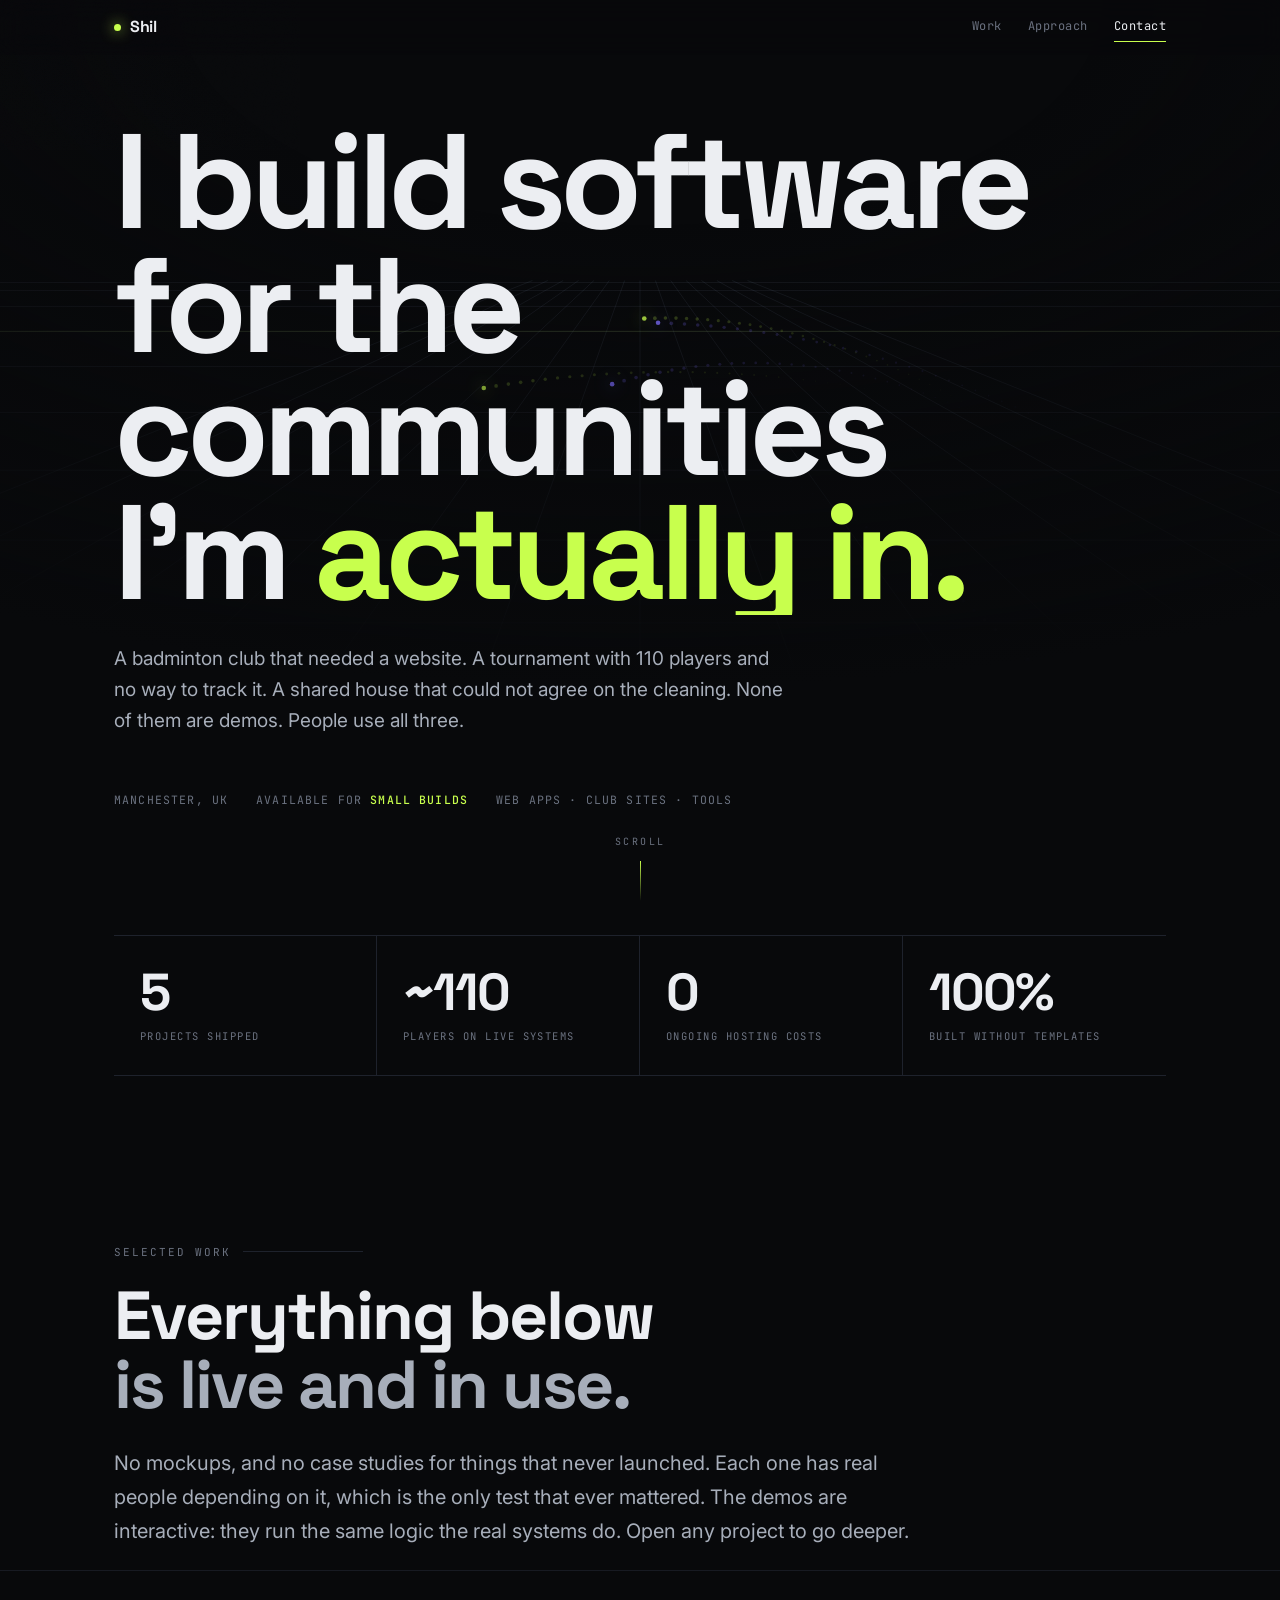
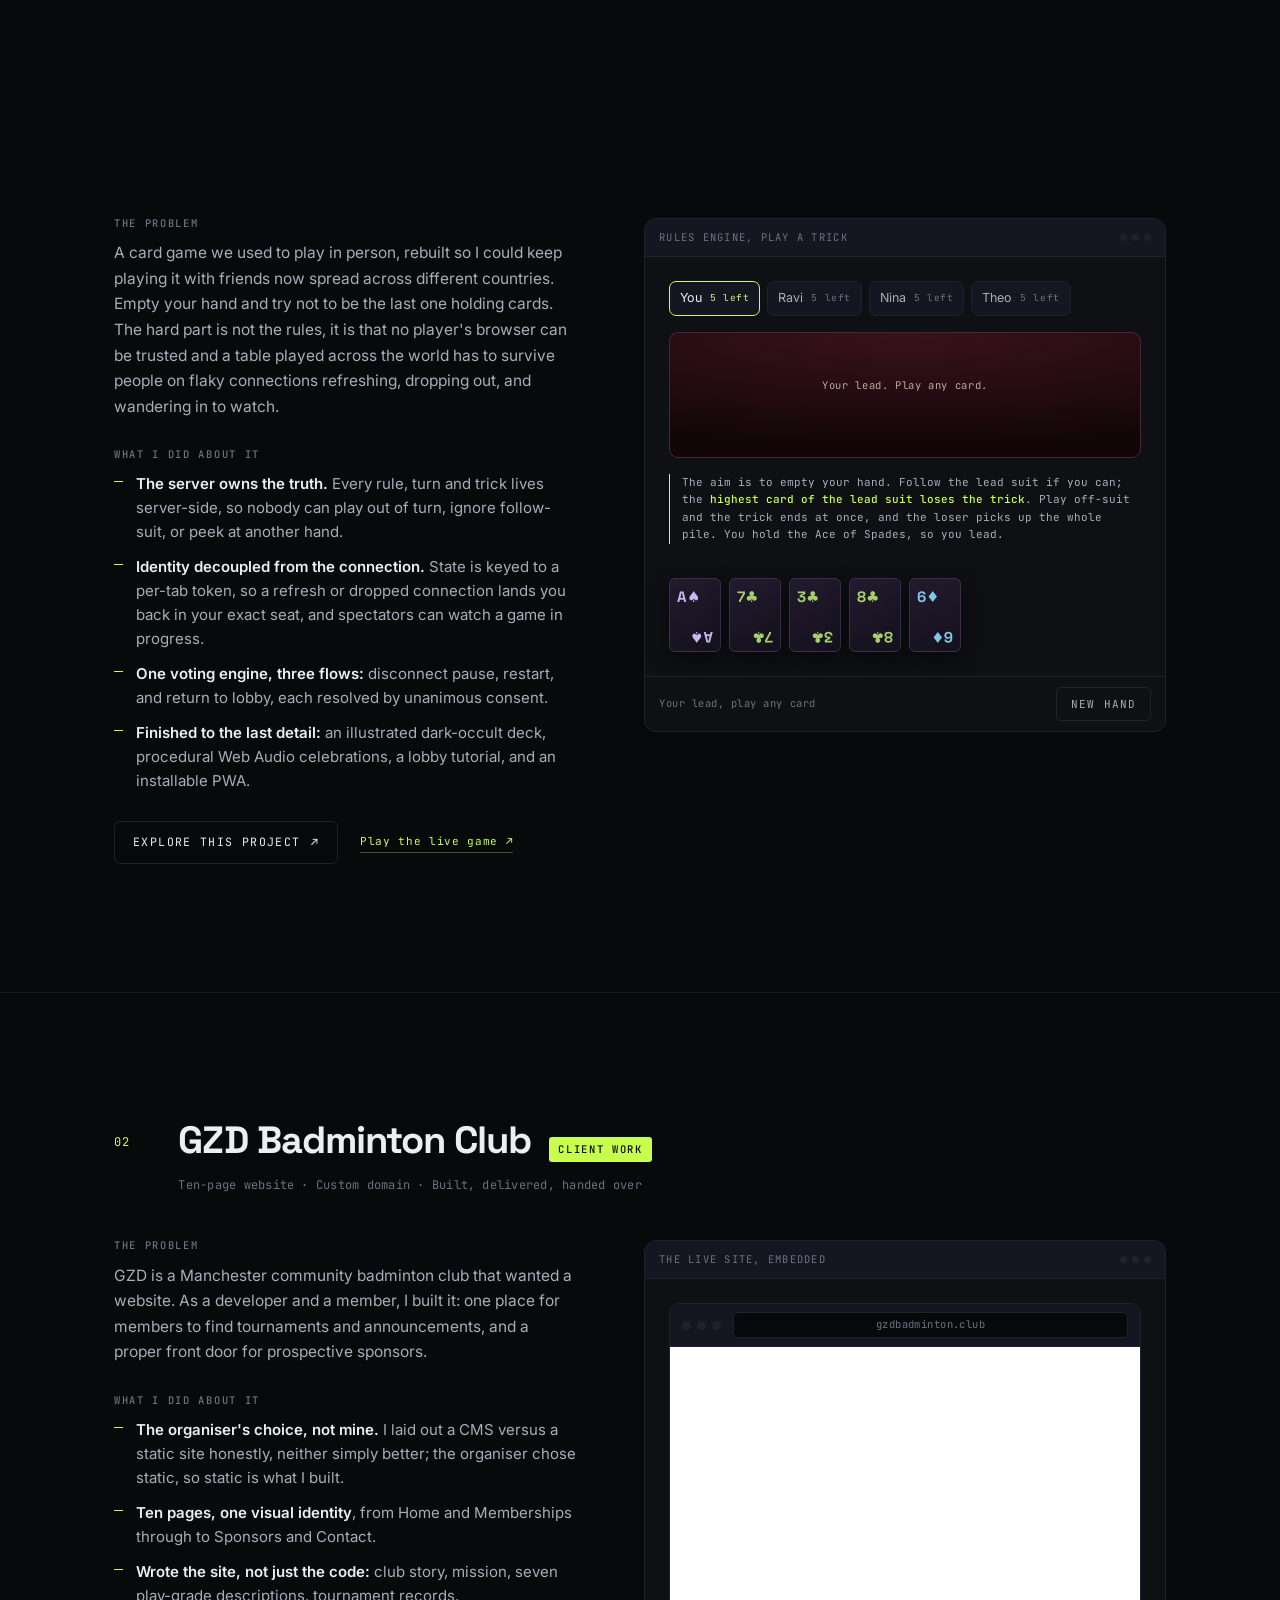
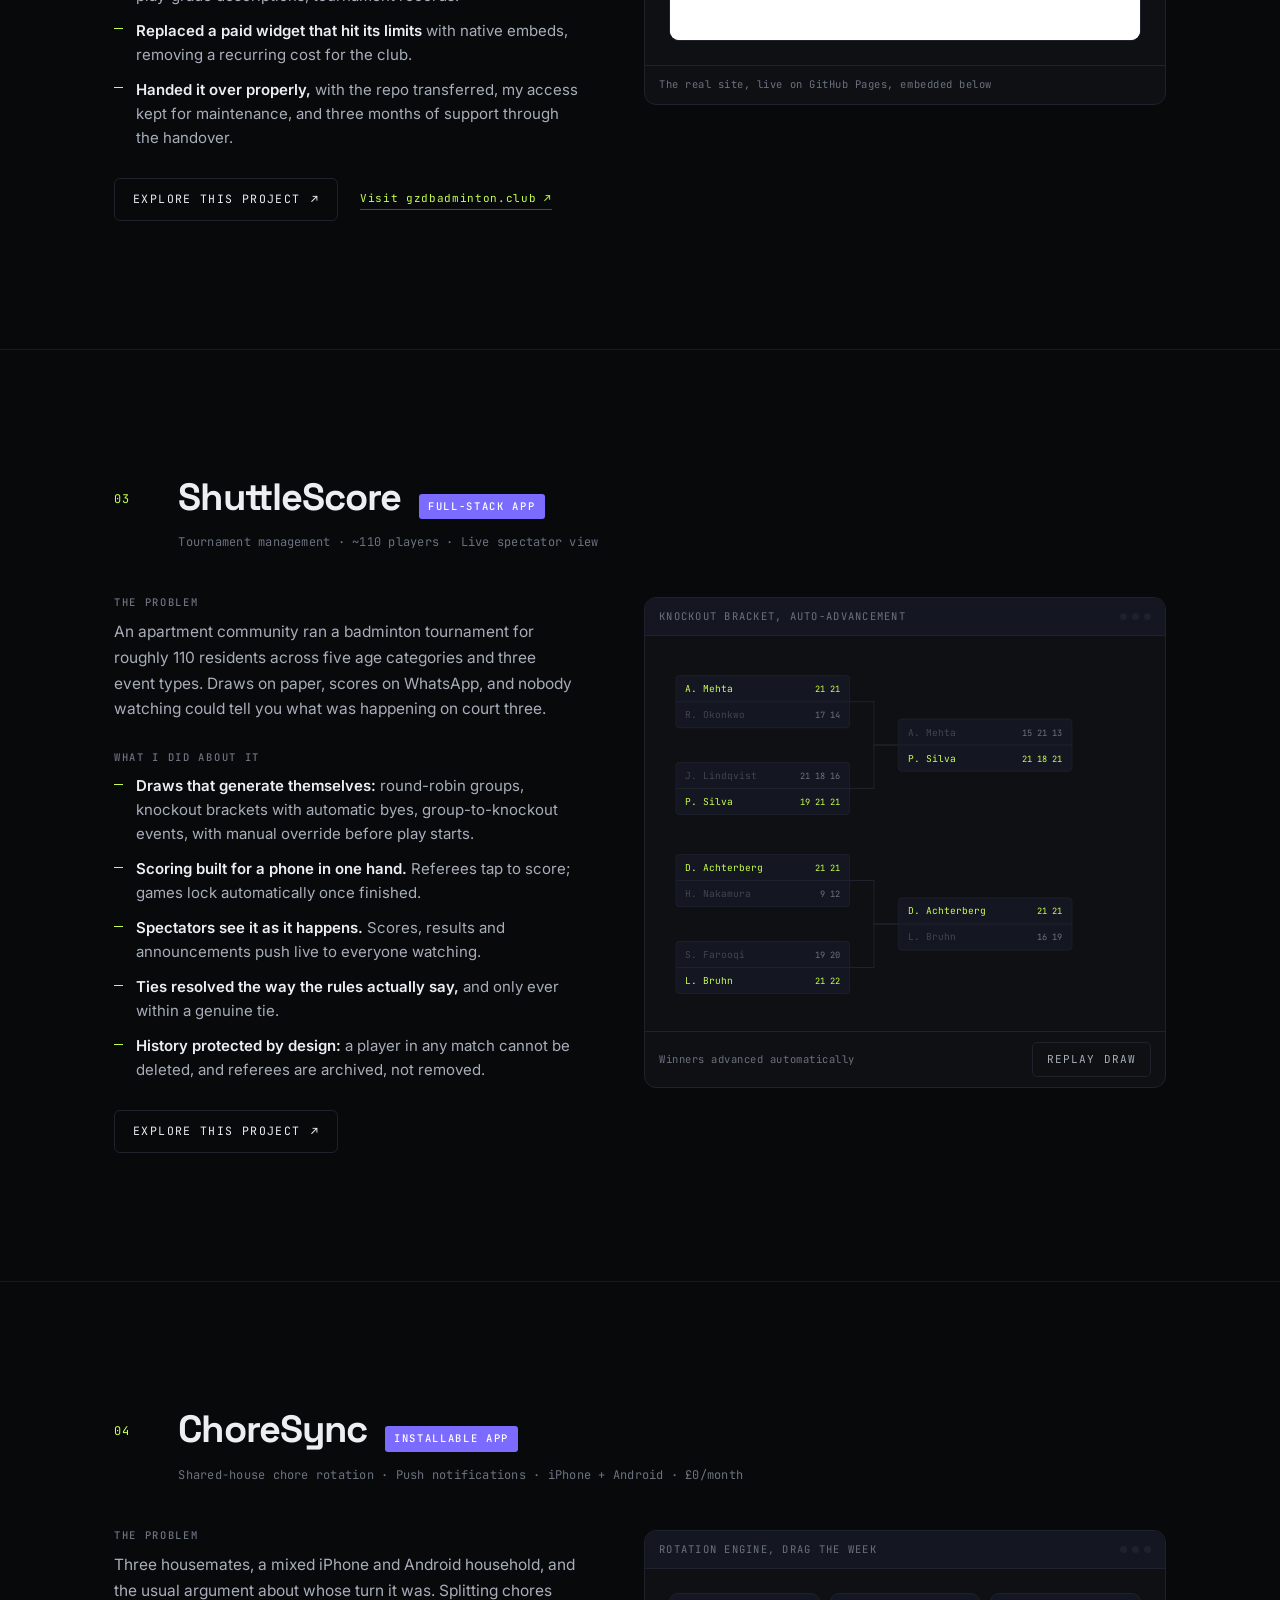
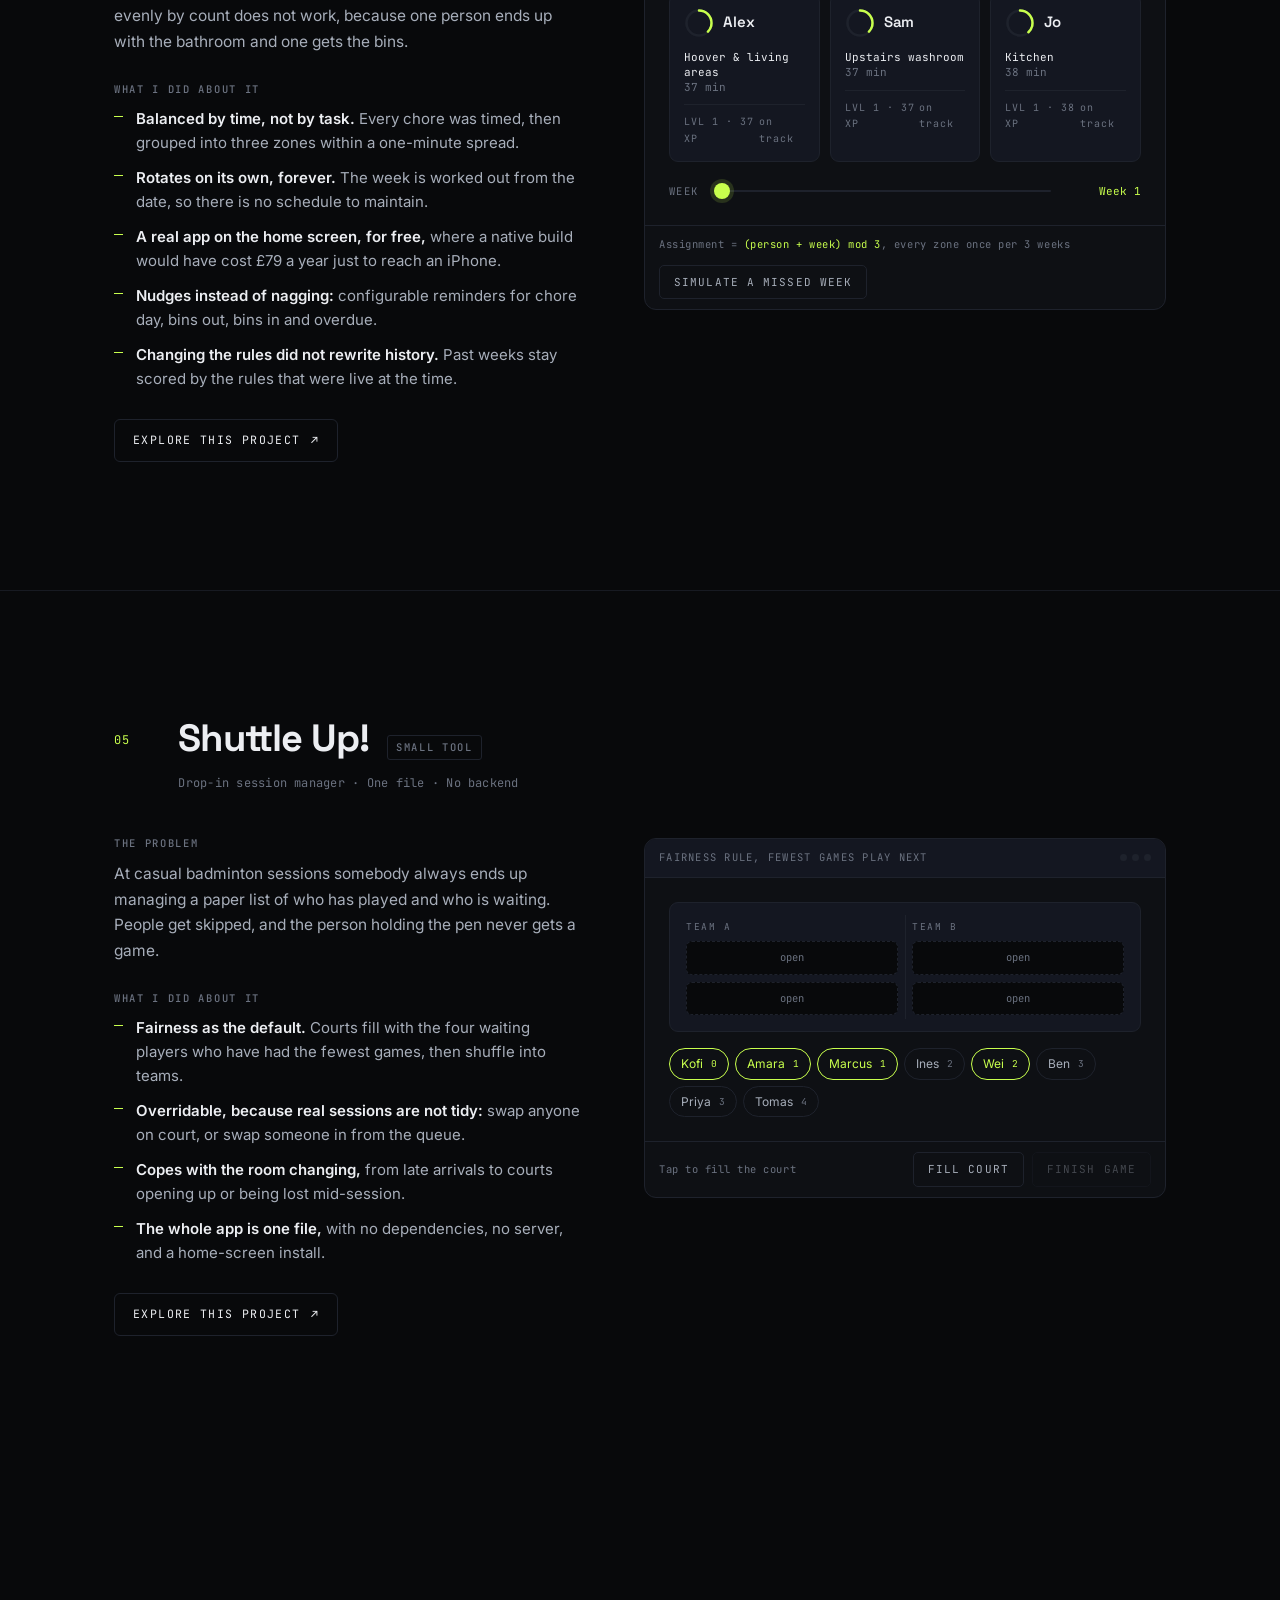
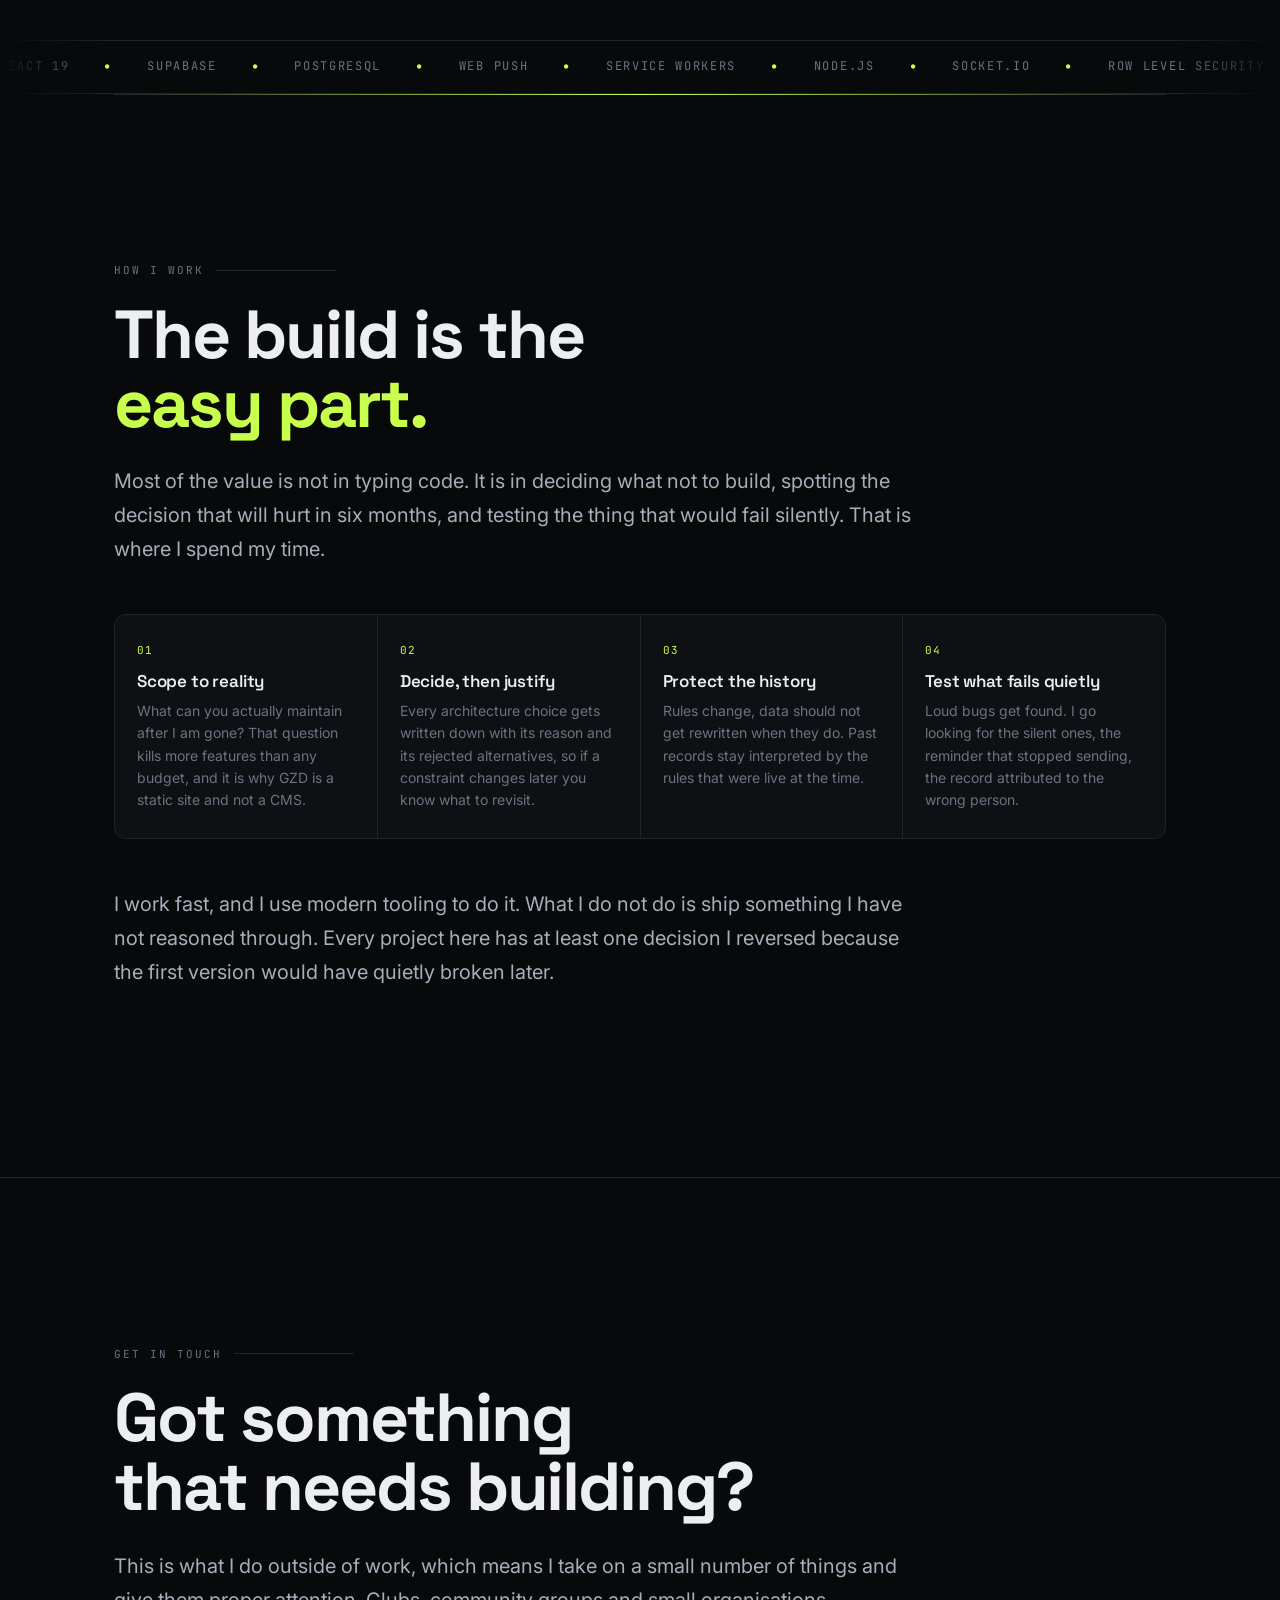
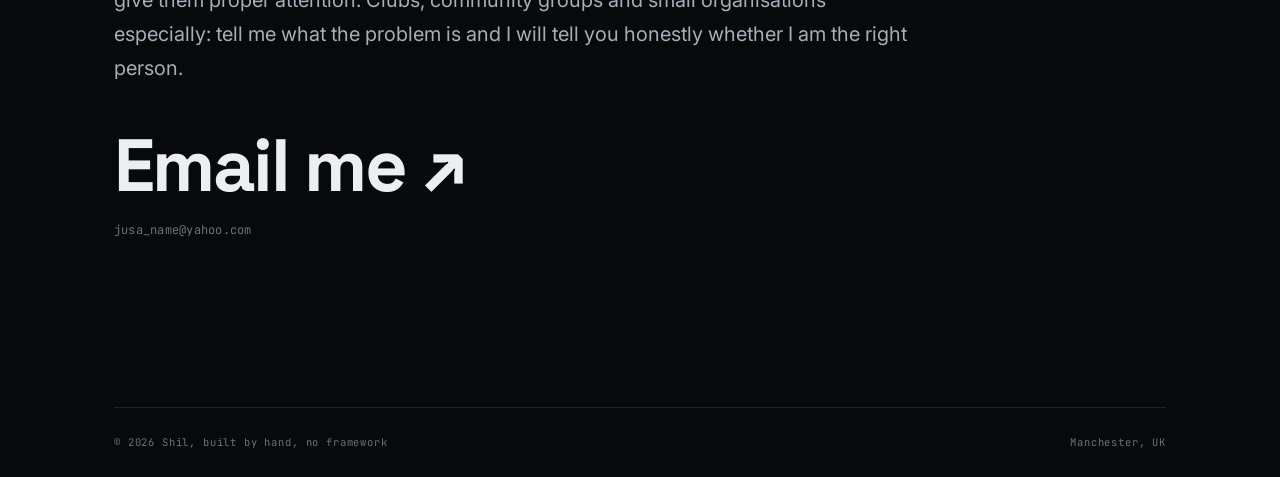
==== index.html @ 6c562f1e "Initial commit" ====
<!DOCTYPE html>
<html lang="en-GB">
<head>
<meta charset="utf-8">
<meta name="viewport" content="width=device-width, initial-scale=1">
<title>Shil · I build software for the communities I'm actually in</title>
<meta name="description" content="Independent developer. Real tools for real communities: tournament systems, club websites, scheduling apps. Everything is live and running.">
<meta name="theme-color" content="#08090B">
<meta property="og:title" content="Shil, independent developer">
<meta property="og:description" content="Real tools for real communities. Tournament systems, club websites, scheduling apps.">
<meta property="og:type" content="website">
<!-- absolute URLs so previews unfurl in WhatsApp/Slack/etc. If your repo name differs, change the base URL to https://accidentalcoder0.github.io/REPONAME/ -->
<meta property="og:url" content="https://accidentalcoder0.github.io/Portfolio/">
<meta property="og:image" content="https://accidentalcoder0.github.io/Portfolio/og-image.png">
<meta name="twitter:card" content="summary_large_image">
<meta name="twitter:title" content="Shil, independent developer">
<meta name="twitter:description" content="Real tools for real communities. Tournament systems, club websites, scheduling apps.">
<meta name="twitter:image" content="https://accidentalcoder0.github.io/Portfolio/og-image.png">
<link rel="icon" href="favicon.svg" type="image/svg+xml">
<link rel="preconnect" href="https://fonts.googleapis.com">
<link rel="preconnect" href="https://fonts.gstatic.com" crossorigin>
<link href="https://fonts.googleapis.com/css2?family=Space+Grotesk:wght@500;600;700&family=Inter:wght@400;500;600&family=JetBrains+Mono:wght@400;500&display=swap" rel="stylesheet">
<link rel="stylesheet" href="css/tokens.css">
<link rel="stylesheet" href="css/layout.css">
<link rel="stylesheet" href="css/components.css">
<link rel="stylesheet" href="css/motion.css">
</head>
<body>

<svg class="grain" aria-hidden="true"><filter id="n"><feTurbulence type="fractalNoise" baseFrequency=".9" numOctaves="4"/></filter><rect width="100%" height="100%" filter="url(#n)"/></svg>
<div class="progress" id="progress"></div>
<div class="wipe" id="wipe" aria-hidden="true"><span></span><span></span><span></span><span></span><span></span><span></span></div>

<nav id="nav">
  <div class="nav-in">
    <a class="brand" href="#hero"><i></i>Shil</a>
    <div class="nav-links">
      <a href="#work">Work</a>
      <a href="#approach">Approach</a>
      <a href="#contact">Contact</a>
    </div>
  </div>
</nav>

<div class="rail" id="rail" aria-hidden="true">
  <a href="#work"><i></i><span>Work</span></a>
  <a href="#p1"><i></i><span>Trickster</span></a>
  <a href="#p2"><i></i><span>GZD</span></a>
  <a href="#p3"><i></i><span>ShuttleScore</span></a>
  <a href="#p4"><i></i><span>ChoreSync</span></a>
  <a href="#p5"><i></i><span>Shuttle Up</span></a>
  <a href="#approach"><i></i><span>Approach</span></a>
</div>

<!-- ============================ HERO ============================ -->
<header id="hero">
  <canvas id="court" aria-hidden="true"></canvas>
  <div class="wrap hero-in">
    <h1 class="hero-title">
      <span class="ln"><span>I build software</span></span>
      <span class="ln"><span>for the communities</span></span>
      <span class="ln"><span>I'm <em>actually in.</em></span></span>
    </h1>
    <p class="hero-sub">
      A badminton club that needed a website. A tournament with 110 players and no way to
      track it. A shared house that could not agree on the cleaning. None of them are demos.
      People use all three.
    </p>
    <div class="hero-meta">
      <span>Manchester, UK</span>
      <span>Available for <b>small builds</b></span>
      <span>Web apps · Club sites · Tools</span>
    </div>
  </div>
  <div class="cue"><span>Scroll</span><i></i></div>
</header>

<div class="wrap"><div class="stats reveal">
  <div class="stat"><b data-count="5">0</b><span>Projects shipped</span></div>
  <div class="stat"><b data-count="110" data-prefix="~">0</b><span>Players on live systems</span></div>
  <div class="stat"><b data-count="0">0</b><span>Ongoing hosting costs</span></div>
  <div class="stat"><b data-count="100" data-suffix="%">0</b><span>Built without templates</span></div>
</div></div>

<!-- ============================ WORK ============================ -->
<section id="work" class="sec">
  <div class="wrap">
    <p class="eyebrow reveal">Selected work</p>
    <h2 class="reveal d1 decode" data-decode="Everything below">Everything below</h2>
    <h2 class="reveal d1 decode" data-decode="is live and in use." style="color:var(--ink-2)">is live and in use.</h2>
    <p class="lead reveal d2" style="margin-top:26px">
      No mockups, and no case studies for things that never launched. Each one has real
      people depending on it, which is the only test that ever mattered. The demos are
      interactive: they run the same logic the real systems do. Open any project to go deeper.
    </p>
  </div>

  <!-- 01 Trickster -->
  <article class="proj" id="p1">
    <div class="wrap">
      <div class="proj-head reveal">
        <div class="proj-num">01</div>
        <div>
          <div class="proj-title-row"><h3>Trickster's Hand</h3><span class="proj-role ghost">Multiplayer game</span></div>
          <p class="mono-note" style="margin:14px 0 0">Real-time card game · 2 to 6 players + spectators · Deployed on Render</p>
        </div>
      </div>
      <div class="proj-body">
        <div class="proj-copy reveal d1">
          <h4>The problem</h4>
          <p>A card game we used to play in person, rebuilt so I could keep playing it with friends now spread across different countries. Empty your hand and try not to be the last one holding cards. The hard part is not the rules, it is that no player's browser can be trusted and a table played across the world has to survive people on flaky connections refreshing, dropping out, and wandering in to watch.</p>
          <h4>What I did about it</h4>
          <ul class="pts">
            <li><b>The server owns the truth.</b> Every rule, turn and trick lives server-side, so nobody can play out of turn, ignore follow-suit, or peek at another hand.</li>
            <li><b>Identity decoupled from the connection.</b> State is keyed to a per-tab token, so a refresh or dropped connection lands you back in your exact seat, and spectators can watch a game in progress.</li>
            <li><b>One voting engine, three flows:</b> disconnect pause, restart, and return to lobby, each resolved by unanimous consent.</li>
            <li><b>Finished to the last detail:</b> an illustrated dark-occult deck, procedural Web Audio celebrations, a lobby tutorial, and an installable PWA.</li>
          </ul>
          <div style="display:flex;flex-wrap:wrap;gap:14px 22px;align-items:center;margin-top:28px">
            <a class="explore magnet" href="project.html?p=trickster" data-transition style="margin-top:0"><span>Explore this project</span> <span class="arw">↗</span></a>
            <a class="ext" href="https://tricksters-hand.onrender.com/" target="_blank" rel="noopener">Play the live game ↗</a>
          </div>
        </div>
        <div class="demo tilt rise" id="demo-trickster">
          <div class="demo-bar"><em>Rules engine, play a trick</em><div class="dots"><i></i><i></i><i></i></div></div>
          <div class="demo-body">
            <div class="table-top">
              <div class="seats" id="tSeats"></div>
              <div class="pile felt" id="pile"><span class="ph">You hold the Ace of Spades, so you lead. Pick a card.</span></div>
              <p class="log" id="tLog">Highest card of the lead suit loses the trick. The moment someone plays off-suit, the trick ends and the loser picks up the whole pile.</p>
              <div class="hand" id="hand"></div>
            </div>
          </div>
          <div class="demo-foot"><span id="tHint">Follow suit where you can, invalid cards are disabled</span><button class="btn" id="tDeal">New hand</button></div>
        </div>
      </div>
    </div>
  </article>

  <!-- 02 GZD -->
  <article class="proj" id="p2">
    <div class="wrap">
      <div class="proj-head reveal">
        <div class="proj-num">02</div>
        <div>
          <div class="proj-title-row"><h3>GZD Badminton Club</h3><span class="proj-role">Client work</span></div>
          <p class="mono-note" style="margin:14px 0 0">Ten-page website · Custom domain · Built, delivered, handed over</p>
        </div>
      </div>
      <div class="proj-body">
        <div class="proj-copy reveal d1">
          <h4>The problem</h4>
          <p>GZD is a Manchester community badminton club that wanted a website. As a developer and a member, I built it: one place for members to find tournaments and announcements, and a proper front door for prospective sponsors.</p>
          <h4>What I did about it</h4>
          <ul class="pts">
            <li><b>The organiser's choice, not mine.</b> I laid out a CMS versus a static site honestly, neither simply better; the organiser chose static, so static is what I built.</li>
            <li><b>Ten pages, one visual identity</b>, from Home and Memberships through to Sponsors and Contact.</li>
            <li><b>Wrote the site, not just the code:</b> club story, mission, seven play-grade descriptions, tournament records.</li>
            <li><b>Replaced a paid widget that hit its limits</b> with native embeds, removing a recurring cost for the club.</li>
            <li><b>Handed it over properly,</b> with the repo transferred, my access kept for maintenance, and three months of support through the handover.</li>
          </ul>
          <div style="display:flex;flex-wrap:wrap;gap:14px 22px;align-items:center;margin-top:28px">
            <a class="explore magnet" href="project.html?p=gzd" data-transition style="margin-top:0"><span>Explore this project</span> <span class="arw">↗</span></a>
            <a class="ext" href="https://gzdbadminton.club" target="_blank" rel="noopener">Visit gzdbadminton.club ↗</a>
          </div>
        </div>
        <div class="demo rise" id="demo-gzd">
          <div class="demo-bar"><em>The live site, embedded</em><div class="dots"><i></i><i></i><i></i></div></div>
          <div class="demo-body">
            <div class="siteframe" id="gzdEmbed">
              <div class="sf-bar"><span class="sf-tl"><i></i><i></i><i></i></span><span class="sf-url">gzdbadminton.club</span></div>
              <div class="sf-view">
                <div class="sf-poster" style="background-image:url(assets/gzd-poster.jpg)"></div>
                <iframe title="GZD Badminton Club, live site" loading="lazy" data-src="https://gzdbadminton.club/"></iframe>
                <div class="sf-fallback">
                  <span class="mono-note">Live preview unavailable right now</span>
                  <a class="ext" href="https://gzdbadminton.club/" target="_blank" rel="noopener">Open the live site ↗</a>
                </div>
              </div>
            </div>
          </div>
          <div class="demo-foot"><span>The real site, live on GitHub Pages, embedded below</span></div>
        </div>
      </div>
    </div>
  </article>

  <!-- 03 ShuttleScore -->
  <article class="proj" id="p3">
    <div class="wrap">
      <div class="proj-head reveal">
        <div class="proj-num">03</div>
        <div>
          <div class="proj-title-row"><h3>ShuttleScore</h3><span class="proj-role alt">Full-stack app</span></div>
          <p class="mono-note" style="margin:14px 0 0">Tournament management · ~110 players · Live spectator view</p>
        </div>
      </div>
      <div class="proj-body">
        <div class="proj-copy reveal d1">
          <h4>The problem</h4>
          <p>An apartment community ran a badminton tournament for roughly 110 residents across five age categories and three event types. Draws on paper, scores on WhatsApp, and nobody watching could tell you what was happening on court three.</p>
          <h4>What I did about it</h4>
          <ul class="pts">
            <li><b>Draws that generate themselves:</b> round-robin groups, knockout brackets with automatic byes, group-to-knockout events, with manual override before play starts.</li>
            <li><b>Scoring built for a phone in one hand.</b> Referees tap to score; games lock automatically once finished.</li>
            <li><b>Spectators see it as it happens.</b> Scores, results and announcements push live to everyone watching.</li>
            <li><b>Ties resolved the way the rules actually say,</b> and only ever within a genuine tie.</li>
            <li><b>History protected by design:</b> a player in any match cannot be deleted, and referees are archived, not removed.</li>
          </ul>
          <a class="explore magnet" href="project.html?p=shuttlescore" data-transition><span>Explore this project</span> <span class="arw">↗</span></a>
        </div>
        <div class="demo tilt rise" id="demo-shuttlescore">
          <div class="demo-bar"><em>Knockout bracket, auto-advancement</em><div class="dots"><i></i><i></i><i></i></div></div>
          <div class="demo-body"><div class="bracket-scroll"><svg class="bracket" id="bracket" viewBox="0 0 760 400" role="img" aria-label="Animated eight-player knockout bracket filling in round by round"></svg></div></div>
          <div class="demo-foot"><span id="bkStatus">Waiting…</span><button class="btn" id="bkReplay">Replay draw</button></div>
        </div>
      </div>
    </div>
  </article>

  <!-- 04 ChoreSync -->
  <article class="proj" id="p4">
    <div class="wrap">
      <div class="proj-head reveal">
        <div class="proj-num">04</div>
        <div>
          <div class="proj-title-row"><h3>ChoreSync</h3><span class="proj-role alt">Installable app</span></div>
          <p class="mono-note" style="margin:14px 0 0">Shared-house chore rotation · Push notifications · iPhone + Android · £0/month</p>
        </div>
      </div>
      <div class="proj-body">
        <div class="proj-copy reveal d1">
          <h4>The problem</h4>
          <p>Three housemates, a mixed iPhone and Android household, and the usual argument about whose turn it was. Splitting chores evenly by count does not work, because one person ends up with the bathroom and one gets the bins.</p>
          <h4>What I did about it</h4>
          <ul class="pts">
            <li><b>Balanced by time, not by task.</b> Every chore was timed, then grouped into three zones within a one-minute spread.</li>
            <li><b>Rotates on its own, forever.</b> The week is worked out from the date, so there is no schedule to maintain.</li>
            <li><b>A real app on the home screen, for free,</b> where a native build would have cost £79 a year just to reach an iPhone.</li>
            <li><b>Nudges instead of nagging:</b> configurable reminders for chore day, bins out, bins in and overdue.</li>
            <li><b>Changing the rules did not rewrite history.</b> Past weeks stay scored by the rules that were live at the time.</li>
          </ul>
          <a class="explore magnet" href="project.html?p=choresync" data-transition><span>Explore this project</span> <span class="arw">↗</span></a>
        </div>
        <div class="demo tilt rise" id="demo-choresync">
          <div class="demo-bar"><em>Rotation engine, drag the week</em><div class="dots"><i></i><i></i><i></i></div></div>
          <div class="demo-body">
            <div class="rot-grid" id="rotGrid"></div>
            <div class="slider-row">
              <label for="wkSlider">Week</label>
              <input type="range" id="wkSlider" min="0" max="8" value="0" step="1" aria-label="Week number">
              <span class="wk" id="wkLabel">Week 1</span>
            </div>
          </div>
          <div class="demo-foot"><span>Assignment = <span style="color:var(--volt)">(person + week) mod 3</span>, every zone once per 3 weeks</span><button class="btn" id="rotCarry">Simulate a missed week</button></div>
        </div>
      </div>
    </div>
  </article>

  <!-- 05 Shuttle Up -->
  <article class="proj" id="p5">
    <div class="wrap">
      <div class="proj-head reveal">
        <div class="proj-num">05</div>
        <div>
          <div class="proj-title-row"><h3>Shuttle Up!</h3><span class="proj-role ghost">Small tool</span></div>
          <p class="mono-note" style="margin:14px 0 0">Drop-in session manager · One file · No backend</p>
        </div>
      </div>
      <div class="proj-body">
        <div class="proj-copy reveal d1">
          <h4>The problem</h4>
          <p>At casual badminton sessions somebody always ends up managing a paper list of who has played and who is waiting. People get skipped, and the person holding the pen never gets a game.</p>
          <h4>What I did about it</h4>
          <ul class="pts">
            <li><b>Fairness as the default.</b> Courts fill with the four waiting players who have had the fewest games, then shuffle into teams.</li>
            <li><b>Overridable, because real sessions are not tidy:</b> swap anyone on court, or swap someone in from the queue.</li>
            <li><b>Copes with the room changing,</b> from late arrivals to courts opening up or being lost mid-session.</li>
            <li><b>The whole app is one file,</b> with no dependencies, no server, and a home-screen install.</li>
          </ul>
          <a class="explore magnet" href="project.html?p=shuttleup" data-transition><span>Explore this project</span> <span class="arw">↗</span></a>
        </div>
        <div class="demo tilt rise" id="demo-shuttleup">
          <div class="demo-bar"><em>Fairness rule, fewest games play next</em><div class="dots"><i></i><i></i><i></i></div></div>
          <div class="demo-body">
            <div class="court"><div class="teams" id="courtTeams"></div></div>
            <div class="queue" id="queueList" aria-label="Waiting queue"></div>
          </div>
          <div class="demo-foot"><span id="suStatus">Tap to fill the court</span><span style="display:flex;gap:8px"><button class="btn" id="suFill">Fill court</button><button class="btn" id="suDone" disabled>Finish game</button></span></div>
        </div>
      </div>
    </div>
  </article>

</section>

<!-- tech marquee -->
<div class="marquee reveal" aria-hidden="true">
  <div class="marquee-track">
    <span>React 19</span><span>Supabase</span><span>PostgreSQL</span><span>Web Push</span><span>Service Workers</span><span>Node.js</span><span>Socket.IO</span><span>Row Level Security</span><span>pg_cron</span><span>Vanilla JS</span><span>PWA</span><span>GitHub Pages</span>
    <span>React 19</span><span>Supabase</span><span>PostgreSQL</span><span>Web Push</span><span>Service Workers</span><span>Node.js</span><span>Socket.IO</span><span>Row Level Security</span><span>pg_cron</span><span>Vanilla JS</span><span>PWA</span><span>GitHub Pages</span>
  </div>
</div>

<div class="wrap"><div class="divider reveal"><span class="birdie"></span></div></div>

<!-- ============================ APPROACH ============================ -->
<section id="approach" class="sec">
  <div class="wrap">
    <p class="eyebrow reveal">How I work</p>
    <h2 class="reveal d1 decode" data-decode="The build is the">The build is the</h2>
    <h2 class="reveal d1 decode" data-decode="easy part." style="color:var(--volt)">easy part.</h2>
    <p class="lead reveal d2" style="margin:26px 0 48px">
      Most of the value is not in typing code. It is in deciding what not to build, spotting the
      decision that will hurt in six months, and testing the thing that would fail silently.
      That is where I spend my time.
    </p>
    <div class="steps reveal d3">
      <div class="step"><i>01</i><h4>Scope to reality</h4><p>What can you actually maintain after I am gone? That question kills more features than any budget, and it is why GZD is a static site and not a CMS.</p></div>
      <div class="step"><i>02</i><h4>Decide, then justify</h4><p>Every architecture choice gets written down with its reason and its rejected alternatives, so if a constraint changes later you know what to revisit.</p></div>
      <div class="step"><i>03</i><h4>Protect the history</h4><p>Rules change, data should not get rewritten when they do. Past records stay interpreted by the rules that were live at the time.</p></div>
      <div class="step"><i>04</i><h4>Test what fails quietly</h4><p>Loud bugs get found. I go looking for the silent ones, the reminder that stopped sending, the record attributed to the wrong person.</p></div>
    </div>
    <p class="lead reveal" style="margin-top:48px">
      I work fast, and I use modern tooling to do it. What I do not do is ship something I have
      not reasoned through. Every project here has at least one decision I reversed because the
      first version would have quietly broken later.
    </p>
  </div>
</section>

<!-- ============================ CONTACT ============================ -->
<section id="contact" class="sec">
  <div class="wrap">
    <p class="eyebrow reveal">Get in touch</p>
    <h2 class="reveal d1" style="margin-bottom:28px">Got something<br>that needs building?</h2>
    <p class="lead reveal d2" style="margin-bottom:40px">
      This is what I do outside of work, which means I take on a small number of things and give
      them proper attention. Clubs, community groups and small organisations especially: tell me
      what the problem is and I will tell you honestly whether I am the right person.
    </p>
    <p class="reveal d3" style="margin:0">
      <a class="big-link magnet" href="mailto:jusa_name@yahoo.com"><span>Email me ↗</span></a>
    </p>
    <p class="reveal d3 mono-note" style="margin:14px 0 0">jusa_name@yahoo.com
    </p>
  </div>
</section>

<div class="wrap"><footer>
  <span>© 2026 Shil, built by hand, no framework</span>
  <span>Manchester, UK</span>
</footer></div>

<script src="js/hero.js"></script>
<script src="js/core.js"></script>
<script src="js/demos.js"></script>
</body>
</html>
---- css/tokens.css ----
/* ============================================================
   TOKENS - colour, type, spacing, reset
   Shared across index.html and project.html
   ============================================================ */
:root{
  --bg:#08090B;
  --bg-raise:#0E1014;
  --bg-raise-2:#141721;
  --line:#1E222C;
  --line-soft:#171A22;
  --ink:#ECEEF2;
  --ink-2:#A7AEBA;
  --ink-3:#6B7280;
  --ink-4:#3A404C;
  --volt:#C8FF4D;
  --volt-dim:rgba(200,255,77,.14);
  --indigo:#7C6BFF;
  --danger:#FF6B6B;

  --display:'Space Grotesk',system-ui,sans-serif;
  --body:'Inter',system-ui,sans-serif;
  --mono:'JetBrains Mono',ui-monospace,monospace;

  --ease:cubic-bezier(.22,1,.36,1);
  --ease-in-out:cubic-bezier(.65,0,.35,1);
  --spring:cubic-bezier(.34,1.56,.64,1);

  --gut:clamp(20px,5vw,80px);
  --maxw:1180px;
}

*,*::before,*::after{box-sizing:border-box}
html{-webkit-text-size-adjust:100%}
html.smooth{scroll-behavior:smooth}
body{
  margin:0;background:var(--bg);color:var(--ink);
  font-family:var(--body);font-size:16px;line-height:1.65;
  -webkit-font-smoothing:antialiased;overflow-x:hidden;
}
img{max-width:100%;display:block}
a{color:inherit}
button{font:inherit;color:inherit;cursor:pointer;background:none;border:none}
::selection{background:var(--volt);color:#000}
:focus-visible{outline:2px solid var(--volt);outline-offset:3px;border-radius:2px}

.wrap{max-width:var(--maxw);margin:0 auto;padding:0 var(--gut)}

/* typography scale */
.eyebrow{
  font-family:var(--mono);font-size:11px;letter-spacing:.18em;
  text-transform:uppercase;color:var(--ink-3);display:flex;
  align-items:center;gap:12px;margin:0 0 20px;
}
.eyebrow::after{content:'';flex:1;height:1px;background:var(--line);max-width:120px}
h1,h2,h3,h4{font-family:var(--display);font-weight:700;letter-spacing:-.03em;line-height:1.02;margin:0}
h2{font-size:clamp(34px,6vw,68px)}
h3{font-size:clamp(24px,3.2vw,38px);letter-spacing:-.025em}
p{margin:0 0 1.1em}
.lead{font-size:clamp(17px,1.6vw,20px);color:var(--ink-2);max-width:62ch;line-height:1.7}
.mono-note{font-family:var(--mono);font-size:12px;color:var(--ink-3);letter-spacing:.02em}
---- css/layout.css ----
/* ============================================================
   LAYOUT - nav, rail, sections, footer, page transition
   ============================================================ */

/* film grain */
.grain{
  position:fixed;inset:0;z-index:9999;pointer-events:none;
  opacity:.035;mix-blend-mode:overlay;
}

/* cursor glow (desktop pointer only, toggled by JS) */
.glow{
  position:fixed;top:0;left:0;width:520px;height:520px;z-index:1;pointer-events:none;
  transform:translate(-50%,-50%);opacity:0;transition:opacity .5s var(--ease);
  background:radial-gradient(circle,rgba(200,255,77,.06),transparent 60%);
  will-change:transform;
}
.glow.on{opacity:1}

/* ---------- NAV ---------- */
nav{
  position:fixed;top:0;left:0;right:0;z-index:100;
  backdrop-filter:blur(14px);-webkit-backdrop-filter:blur(14px);
  background:rgba(8,9,11,.55);
  border-bottom:1px solid transparent;transition:border-color .4s,background .4s;
}
nav.stuck{border-bottom-color:var(--line);background:rgba(8,9,11,.85)}
.nav-in{
  max-width:var(--maxw);margin:0 auto;padding:14px var(--gut);
  display:flex;align-items:center;justify-content:space-between;gap:20px;
}
.brand{
  font-family:var(--display);font-weight:700;font-size:16px;letter-spacing:-.02em;
  text-decoration:none;display:flex;align-items:center;gap:9px;
}
.brand i{
  width:7px;height:7px;border-radius:50%;background:var(--volt);
  box-shadow:0 0 14px var(--volt);animation:pulse 2.6s var(--ease) infinite;
}
.nav-links{display:flex;gap:26px;font-family:var(--mono);font-size:12px;letter-spacing:.04em}
.nav-links a{text-decoration:none;color:var(--ink-3);transition:color .25s;position:relative}
.nav-links a:hover,.nav-links a.on{color:var(--ink)}
.nav-links a::after{
  content:'';position:absolute;left:0;right:100%;bottom:-5px;height:1px;
  background:var(--volt);transition:right .35s var(--ease);
}
.nav-links a:hover::after,.nav-links a.on::after{right:0}
@media(max-width:760px){.nav-links{display:none}}

/* ---------- LEFT RAIL ---------- */
.rail{
  position:fixed;left:22px;top:50%;transform:translateY(-50%);z-index:60;
  display:flex;flex-direction:column;gap:15px;
  opacity:0;transition:opacity .5s;
}
.rail.show{opacity:1}
.rail a{
  display:flex;align-items:center;gap:10px;text-decoration:none;
  font-family:var(--mono);font-size:10px;letter-spacing:.14em;
  text-transform:uppercase;
  /* ghosted by default, brightens only when active */
  color:var(--ink-4);opacity:.32;
  transition:opacity .4s var(--ease),color .4s var(--ease);
}
.rail a i{width:16px;height:1px;background:var(--ink-4);transition:.4s var(--ease)}
.rail a span{opacity:0;transform:translateX(-6px);transition:.35s var(--ease)}
.rail a:hover{opacity:.7;color:var(--ink-2)}
.rail a:hover i{background:var(--ink-2)}
.rail a:hover span{opacity:1;transform:none}
.rail a.on{opacity:1;color:var(--ink)}
.rail a.on i{width:36px;background:var(--volt);box-shadow:0 0 10px var(--volt-dim)}
.rail a.on span{opacity:1;transform:none}
@media(max-width:1340px){.rail{display:none}}

/* scroll progress bar under nav */
.progress{
  position:fixed;top:0;left:0;height:2px;background:var(--volt);z-index:101;
  width:0;box-shadow:0 0 12px var(--volt);
}

/* ---------- SECTIONS ---------- */
section{position:relative}
.sec{padding:clamp(90px,13vw,170px) 0}

/* ---------- FOOTER ---------- */
footer{
  border-top:1px solid var(--line);padding:26px 0;
  font-family:var(--mono);font-size:10.5px;letter-spacing:.08em;color:var(--ink-3);
  display:flex;justify-content:space-between;gap:16px;flex-wrap:wrap;
}

/* ---------- PAGE TRANSITION (court wipe) ---------- */
.wipe{
  position:fixed;inset:0;z-index:9998;pointer-events:none;
  display:grid;grid-template-columns:repeat(6,1fr);
}
.wipe span{background:var(--bg-raise-2);transform:scaleY(0);transform-origin:bottom}
.wipe span::after{
  content:'';position:absolute;inset:0;
  border-right:1px solid var(--line);
}
.wipe.cover span{transform:scaleY(1);transform-origin:bottom;transition:transform .5s var(--ease)}
.wipe.reveal span{transform:scaleY(0);transform-origin:top;transition:transform .5s var(--ease)}
.wipe.cover span:nth-child(2){transition-delay:.05s}
.wipe.cover span:nth-child(3){transition-delay:.1s}
.wipe.cover span:nth-child(4){transition-delay:.15s}
.wipe.cover span:nth-child(5){transition-delay:.2s}
.wipe.cover span:nth-child(6){transition-delay:.25s}
.wipe.reveal span:nth-child(2){transition-delay:.05s}
.wipe.reveal span:nth-child(3){transition-delay:.1s}
.wipe.reveal span:nth-child(4){transition-delay:.15s}
.wipe.reveal span:nth-child(5){transition-delay:.2s}
.wipe.reveal span:nth-child(6){transition-delay:.25s}
---- css/components.css ----
/* ============================================================
   COMPONENTS - hero, stats, project cards, demos, buttons,
   tags, approach, contact
   ============================================================ */

/* ---------- HERO ---------- */
#hero{
  position:relative;min-height:100svh;display:flex;flex-direction:column;
  overflow:hidden;padding:120px 0 34px;
}
#court{position:absolute;inset:0;width:100%;height:100%;z-index:0}
#hero::after{
  content:'';position:absolute;inset:0;z-index:1;pointer-events:none;
  background:radial-gradient(120% 80% at 50% 0%,transparent 30%,var(--bg) 92%);
}
.hero-in{position:relative;z-index:2;width:100%;flex:1;display:flex;flex-direction:column;justify-content:center}
.hero-title{
  font-family:var(--display);font-weight:700;
  font-size:clamp(46px,10.5vw,140px);line-height:.92;letter-spacing:-.045em;
  margin:0 0 28px;
}
.hero-title .ln{display:block;overflow:hidden}
.hero-title .ln > span{display:block;transform:translateY(105%)}
.hero-title em{font-style:normal;color:var(--volt)}
.hero-sub{max-width:56ch;font-size:clamp(16px,1.7vw,19px);color:var(--ink-2)}
.hero-meta{
  display:flex;flex-wrap:wrap;gap:10px 28px;margin-top:34px;
  font-family:var(--mono);font-size:11.5px;letter-spacing:.1em;
  text-transform:uppercase;color:var(--ink-3);
}
.hero-meta b{color:var(--volt);font-weight:500}
/* cue sits in normal flow at the foot of the hero column, so it can never
   overlap the hero meta regardless of window height */
.cue{
  flex:none;align-self:center;margin-top:24px;z-index:2;
  font-family:var(--mono);font-size:10px;letter-spacing:.25em;color:var(--ink-3);
  text-transform:uppercase;display:flex;flex-direction:column;align-items:center;gap:10px;
}
.cue i{width:1px;height:40px;background:linear-gradient(var(--volt),transparent);animation:drop 2s var(--ease) infinite}
/* on very short viewports drop the cue entirely to keep the fold clean */
@media(max-height:620px){.cue{display:none}}

/* ---------- STATS ---------- */
.stats{
  display:grid;grid-template-columns:repeat(4,1fr);
  border-top:1px solid var(--line);border-bottom:1px solid var(--line);
}
.stat{padding:30px 26px;border-right:1px solid var(--line)}
.stat:last-child{border-right:0}
.stat b{
  display:block;font-family:var(--display);font-weight:700;
  font-size:clamp(30px,4.4vw,52px);letter-spacing:-.04em;line-height:1;
}
.stat span{
  font-family:var(--mono);font-size:10.5px;letter-spacing:.14em;
  text-transform:uppercase;color:var(--ink-3);display:block;margin-top:10px;
}
@media(max-width:720px){
  .stats{grid-template-columns:repeat(2,1fr)}
  .stat:nth-child(2){border-right:0}
  .stat:nth-child(-n+2){border-bottom:1px solid var(--line)}
}

/* ---------- PROJECT MODULE ---------- */
.proj{padding:clamp(70px,10vw,130px) 0;border-top:1px solid var(--line-soft)}
.proj-head{display:flex;gap:clamp(18px,4vw,48px);align-items:flex-start;margin-bottom:44px}
.proj-num{
  font-family:var(--mono);font-size:12px;color:var(--volt);
  letter-spacing:.1em;padding-top:12px;flex:none;
}
.proj-title-row{display:flex;flex-wrap:wrap;align-items:baseline;gap:8px 18px}
.proj-role{
  font-family:var(--mono);font-size:10.5px;letter-spacing:.16em;text-transform:uppercase;
  color:var(--bg);background:var(--volt);padding:4px 9px;border-radius:3px;font-weight:500;
}
.proj-role.alt{background:var(--indigo);color:#fff}
.proj-role.ghost{background:transparent;color:var(--ink-3);border:1px solid var(--line);padding:3px 8px}
.proj-body{
  display:grid;grid-template-columns:minmax(0,1fr) minmax(0,1.12fr);
  gap:clamp(28px,5vw,64px);align-items:start;
}
@media(max-width:980px){
  .proj-body{grid-template-columns:1fr}
  .proj-head{flex-direction:column;gap:14px}
  .proj-num{padding-top:0}
}
.proj-copy h4{
  font-family:var(--mono);font-size:10.5px;font-weight:500;letter-spacing:.16em;
  text-transform:uppercase;color:var(--ink-3);margin:30px 0 12px;
}
.proj-copy h4:first-child{margin-top:0}
.proj-copy p{color:var(--ink-2);font-size:15.5px}
ul.pts{list-style:none;margin:0;padding:0;display:grid;gap:11px}
ul.pts li{position:relative;padding-left:22px;color:var(--ink-2);font-size:15px;line-height:1.6}
ul.pts li::before{content:'';position:absolute;left:0;top:.62em;width:9px;height:1px;background:var(--volt)}
ul.pts li b{color:var(--ink);font-weight:600}

/* explore link */
.explore{
  display:inline-flex;align-items:center;gap:10px;margin-top:28px;
  font-family:var(--mono);font-size:11.5px;letter-spacing:.12em;text-transform:uppercase;
  text-decoration:none;color:var(--ink);border:1px solid var(--line);
  padding:11px 18px;border-radius:6px;position:relative;overflow:hidden;
  transition:color .35s var(--ease),border-color .35s var(--ease);
}
.explore::before{
  content:'';position:absolute;inset:0;background:var(--volt);z-index:0;
  transform:translateX(-101%);transition:transform .45s var(--ease);
}
.explore span{position:relative;z-index:1}
.explore .arw{position:relative;z-index:1;transition:transform .35s var(--ease)}
.explore:hover{color:var(--bg);border-color:var(--volt)}
.explore:hover::before{transform:translateX(0)}
.explore:hover .arw{transform:translate(4px,-4px)}

/* tags + marquee */
.tags{display:flex;flex-wrap:wrap;gap:7px;margin-top:26px}
.tag{
  font-family:var(--mono);font-size:10.5px;letter-spacing:.06em;color:var(--ink-3);
  border:1px solid var(--line);border-radius:99px;padding:4px 11px;transition:.3s var(--ease);
}
.tag:hover{color:var(--ink);border-color:var(--ink-3)}
.marquee{
  overflow:hidden;border-top:1px solid var(--line);border-bottom:1px solid var(--line);
  padding:16px 0;margin-top:10px;-webkit-mask-image:linear-gradient(90deg,transparent,#000 8%,#000 92%,transparent);
  mask-image:linear-gradient(90deg,transparent,#000 8%,#000 92%,transparent);
}
.marquee-track{display:flex;gap:36px;width:max-content;animation:marquee 34s linear infinite}
.marquee:hover .marquee-track{animation-play-state:paused}
.marquee-track span{
  font-family:var(--mono);font-size:12px;letter-spacing:.14em;text-transform:uppercase;
  color:var(--ink-3);display:flex;align-items:center;gap:36px;white-space:nowrap;
}
.marquee-track span::after{content:'●';color:var(--volt);font-size:7px}

/* ---------- DEMO CHROME ---------- */
.demo{
  background:var(--bg-raise);border:1px solid var(--line);border-radius:12px;
  overflow:hidden;position:relative;
}
.demo-bar{
  display:flex;align-items:center;justify-content:space-between;gap:12px;
  padding:10px 14px;border-bottom:1px solid var(--line);background:var(--bg-raise-2);
}
.demo-bar em{
  font-style:normal;font-family:var(--mono);font-size:10.5px;letter-spacing:.12em;
  text-transform:uppercase;color:var(--ink-3);
}
.dots{display:flex;gap:5px}
.dots i{width:7px;height:7px;border-radius:50%;background:var(--line)}
.demo-body{padding:clamp(16px,2.4vw,24px)}
.demo-foot{
  border-top:1px solid var(--line);padding:10px 14px;
  font-family:var(--mono);font-size:10.5px;color:var(--ink-3);letter-spacing:.05em;
  display:flex;justify-content:space-between;align-items:center;gap:12px;flex-wrap:wrap;
}

/* buttons */
.btn{
  font-family:var(--mono);font-size:11px;letter-spacing:.1em;text-transform:uppercase;
  background:transparent;border:1px solid var(--line);color:var(--ink-2);
  padding:7px 14px;border-radius:5px;transition:.28s var(--ease);
}
.btn:hover{border-color:var(--volt);color:var(--volt)}
.btn:disabled{opacity:.35;cursor:not-allowed}
.btn.solid{background:var(--volt);border-color:var(--volt);color:#05060A;font-weight:500}
.btn.solid:hover{filter:brightness(1.12)}

/* external link pill */
.ext{
  display:inline-flex;align-items:center;gap:7px;text-decoration:none;color:var(--volt);
  font-family:var(--mono);font-size:11px;letter-spacing:.06em;
  border-bottom:1px solid rgba(200,255,77,.3);padding-bottom:2px;transition:.3s var(--ease);
}
.ext:hover{border-bottom-color:var(--volt)}

/* ---------- DEMO 1: GZD live-site embed ---------- */
.siteframe{border:1px solid var(--line);border-radius:10px;overflow:hidden;background:#0b0d11}
.sf-bar{display:flex;align-items:center;gap:12px;padding:8px 12px;background:var(--bg-raise-2);border-bottom:1px solid var(--line)}
.sf-tl{display:flex;gap:6px;flex:none}
.sf-tl i{width:9px;height:9px;border-radius:50%;background:var(--line)}
.sf-url{
  font-family:var(--mono);font-size:10.5px;color:var(--ink-3);letter-spacing:.04em;
  background:var(--bg);border:1px solid var(--line);border-radius:5px;padding:3px 12px;
  flex:1;text-align:center;overflow:hidden;text-overflow:ellipsis;white-space:nowrap;
}
.sf-view{position:relative;aspect-ratio:16/10;background:#0b0d11;overflow:hidden}
.sf-poster{
  position:absolute;inset:0;background-size:cover;background-position:top center;
  background-repeat:no-repeat;background-color:#141721;
}
.sf-view iframe{
  position:absolute;inset:0;width:100%;height:100%;border:0;
  opacity:0;transition:opacity .6s var(--ease);background:#fff;
}
.sf-view iframe.ready{opacity:1}
.sf-fallback{
  position:absolute;inset:0;display:none;flex-direction:column;align-items:center;
  justify-content:center;gap:12px;text-align:center;padding:20px;
  background:rgba(8,9,11,.62);backdrop-filter:blur(2px);
}
.siteframe.failed .sf-fallback{display:flex}

/* ---------- DEMO 2: bracket ---------- */
.bracket{width:100%;height:auto;display:block;font-family:var(--mono)}
.bk-box{fill:var(--bg-raise-2);stroke:var(--line);stroke-width:1}
.bk-name{fill:var(--ink-2);font-size:11px}
.bk-name.win{fill:var(--volt)}
.bk-name.lose{fill:var(--ink-3);opacity:.5}
.bk-score{fill:var(--ink-3);font-size:10px;text-anchor:end}
.bk-score.win{fill:var(--volt)}
.bk-link{fill:none;stroke:var(--line);stroke-width:1.2}
.bk-slot{opacity:0;transition:opacity .5s var(--ease)}
.bk-slot.in{opacity:1}
.bk-champ rect{fill:none;stroke:var(--volt);stroke-width:1.2}
.bk-champ text{fill:var(--volt);font-size:11px;letter-spacing:.1em}
.bracket-scroll{overflow-x:auto;-webkit-overflow-scrolling:touch}
.bracket-scroll>svg{min-width:660px}

/* ---------- DEMO 3: rotation ---------- */
.rot-grid{display:grid;grid-template-columns:repeat(3,1fr);gap:10px}
@media(max-width:520px){.rot-grid{grid-template-columns:1fr}}
.person{
  border:1px solid var(--line);border-radius:9px;padding:14px;background:var(--bg-raise-2);
  transition:border-color .4s var(--ease);
}
.person.carry{border-color:rgba(255,107,107,.45)}
.person .who{display:flex;align-items:center;gap:9px;font-family:var(--display);font-weight:600;font-size:15px;letter-spacing:-.01em}
.ring{width:30px;height:30px;flex:none;transform:rotate(-90deg)}
.ring circle{fill:none;stroke-width:3}
.ring .bg{stroke:var(--line)}
.ring .fg{stroke:var(--volt);stroke-linecap:round;transition:stroke-dashoffset .6s var(--ease)}
.zone{font-family:var(--mono);font-size:11px;color:var(--ink);margin-top:12px;min-height:2.6em;line-height:1.35}
.zone-min{color:var(--ink-3)}
.person .xp{
  font-family:var(--mono);font-size:10px;letter-spacing:.1em;color:var(--ink-3);
  margin-top:10px;padding-top:9px;border-top:1px solid var(--line);display:flex;justify-content:space-between;
}
.flag{color:var(--danger)}
.slider-row{display:flex;align-items:center;gap:14px;margin-top:20px}
.slider-row label{font-family:var(--mono);font-size:10.5px;letter-spacing:.12em;text-transform:uppercase;color:var(--ink-3);white-space:nowrap}
input[type=range]{-webkit-appearance:none;appearance:none;flex:1;height:2px;background:var(--line);border-radius:2px;outline:none}
input[type=range]::-webkit-slider-thumb{-webkit-appearance:none;width:16px;height:16px;border-radius:50%;background:var(--volt);cursor:grab;box-shadow:0 0 0 4px var(--volt-dim)}
input[type=range]::-moz-range-thumb{width:16px;height:16px;border:0;border-radius:50%;background:var(--volt);cursor:grab}
.wk{font-family:var(--mono);font-size:11px;color:var(--volt);min-width:74px;text-align:right}

/* ---------- DEMO 4: court fill ---------- */
.court{border:1px solid var(--line);border-radius:9px;background:var(--bg-raise-2);padding:16px;position:relative;overflow:hidden}
.court::before{content:'';position:absolute;left:50%;top:12px;bottom:12px;width:1px;background:var(--line)}
.teams{display:grid;grid-template-columns:1fr 1fr;gap:14px;position:relative;z-index:1}
.team{display:grid;gap:7px}
.team em{font-style:normal;font-family:var(--mono);font-size:9.5px;letter-spacing:.16em;text-transform:uppercase;color:var(--ink-3)}
.chip{
  border:1px solid var(--line);border-radius:6px;padding:7px 10px;background:var(--bg);
  font-size:13px;display:flex;justify-content:space-between;align-items:center;gap:8px;
  animation:chipIn .5s var(--ease) backwards;
}
.chip u{text-decoration:none;font-family:var(--mono);font-size:10px;color:var(--ink-3)}
.chip.empty{color:var(--ink-3);border-style:dashed;justify-content:center;font-family:var(--mono);font-size:10.5px}
.queue{display:flex;flex-wrap:wrap;gap:6px;margin-top:16px}
.qchip{border:1px solid var(--line);border-radius:99px;padding:5px 11px;font-size:12px;display:flex;gap:8px;align-items:center;color:var(--ink-2);transition:.3s var(--ease)}
.qchip u{text-decoration:none;font-family:var(--mono);font-size:9.5px;color:var(--ink-3)}
.qchip.next{border-color:var(--volt);color:var(--volt)}
.qchip.next u{color:var(--volt)}
/* selectable chips for the manual swap */
.court .chip:not(.empty){cursor:pointer;transition:border-color .25s var(--ease),box-shadow .25s var(--ease)}
.court .chip:not(.empty):hover{border-color:var(--ink-3)}
.court .chip.sel,.qchip.sel{border-color:var(--volt);box-shadow:0 0 0 2px var(--volt-dim)}
.qchip{cursor:pointer}

/* ---------- DEMO 5: trickster ---------- */
.table-top{display:grid;gap:16px}
/* seat strip: each player's card count + status */
.seats{display:flex;flex-wrap:wrap;gap:7px}
.seat{
  display:flex;align-items:center;gap:8px;font-size:12.5px;color:var(--ink-2);
  border:1px solid var(--line);border-radius:7px;padding:6px 10px;background:var(--bg-raise-2);
  transition:border-color .3s var(--ease),color .3s var(--ease);
}
.seat u{text-decoration:none;font-family:var(--mono);font-size:9.5px;letter-spacing:.06em;color:var(--ink-3)}
.seat.turn{border-color:var(--volt);color:var(--ink)}
.seat.turn u{color:var(--volt)}
.seat.out{opacity:.5}
.seat.out u{color:var(--ink-3)}
.pile{min-height:126px;border:1px dashed var(--line);border-radius:9px;display:flex;align-items:center;justify-content:center;gap:12px;flex-wrap:wrap;padding:14px 12px 32px}
/* oxblood felt table, echoing the deployed game */
.pile.felt{
  border:1px solid #4a2630;
  background:radial-gradient(120% 90% at 50% 0%,#3a121a 0%,#1f0a10 68%,#120609 100%);
}
.pile .ph{font-family:var(--mono);font-size:10.5px;color:#b9ad9c;letter-spacing:.06em;text-align:center;max-width:34ch}
/* dark occult card stock with four-colour suits */
.card{
  width:52px;height:74px;border:1px solid #3a2f47;border-radius:6px;
  background:linear-gradient(160deg,#221a2e,#15111d);color:#e8e2d0;text-align:left;
  display:flex;flex-direction:column;justify-content:space-between;padding:6px 7px;
  font-family:var(--display);font-weight:700;font-size:15px;flex:none;
  box-shadow:0 6px 18px rgba(0,0,0,.5);animation:chipIn .4s var(--ease) backwards;position:relative;
}
.card b{font-weight:700}
.card.s-spade{color:#c3bcf2}
.card.s-heart{color:#ef9bb4}
.card.s-diamond{color:#82c6e6}
.card.s-club{color:#a6d16a}
.card small{font-size:15px;align-self:flex-end;transform:rotate(180deg);line-height:1}
.card .lbl{position:absolute;left:0;right:0;bottom:-19px;text-align:center;font-family:var(--mono);font-size:9px;letter-spacing:.1em;color:var(--ink-3)}
.card.loser{outline:2px solid var(--danger);outline-offset:2px;box-shadow:0 0 18px rgba(255,107,107,.4)}
.hand{display:flex;gap:8px;flex-wrap:wrap;padding-top:6px}
.hand .card{cursor:pointer;transition:transform .28s var(--ease),box-shadow .28s var(--ease)}
.hand .card:hover:not(:disabled){transform:translateY(-12px);box-shadow:0 14px 30px rgba(0,0,0,.6)}
.hand button.card:disabled{opacity:.28;cursor:not-allowed}
.log{font-family:var(--mono);font-size:11px;color:var(--ink-2);line-height:1.6;border-left:1px solid var(--volt);padding-left:12px;min-height:3.2em}
.log b{color:var(--volt);font-weight:500}

/* ---------- APPROACH ---------- */
.steps{display:grid;grid-template-columns:repeat(4,1fr);gap:1px;background:var(--line);border:1px solid var(--line);border-radius:12px;overflow:hidden}
@media(max-width:900px){.steps{grid-template-columns:repeat(2,1fr)}}
@media(max-width:520px){.steps{grid-template-columns:1fr}}
.step{background:var(--bg-raise);padding:26px 22px;transition:background .4s var(--ease)}
.step:hover{background:var(--bg-raise-2)}
.step i{font-style:normal;font-family:var(--mono);font-size:11px;color:var(--volt);letter-spacing:.1em;display:block;margin-bottom:14px}
.step h4{font-family:var(--display);font-size:17px;font-weight:600;letter-spacing:-.01em;margin:0 0 9px}
.step p{font-size:14px;color:var(--ink-3);margin:0;line-height:1.6}

/* ---------- CONTACT ---------- */
#contact{border-top:1px solid var(--line)}
.big-link{
  font-family:var(--display);font-weight:700;letter-spacing:-.035em;
  font-size:clamp(28px,6.4vw,74px);text-decoration:none;display:inline-block;
  position:relative;line-height:1.1;word-break:break-word;
}
.big-link span{
  background-image:linear-gradient(var(--volt),var(--volt));
  background-size:0% 2px;background-repeat:no-repeat;background-position:0 100%;
  transition:background-size .5s var(--ease);
}
.big-link:hover span{background-size:100% 2px}
.big-link:hover{color:var(--volt)}
---- css/motion.css ----
/* ============================================================
   MOTION - keyframes, reveal, decode, parallax, tilt
   Everything here is disabled under prefers-reduced-motion
   ============================================================ */

/* keyframes */
@keyframes pulse{0%,100%{opacity:1;transform:scale(1)}50%{opacity:.45;transform:scale(.8)}}
@keyframes riseIn{to{transform:translateY(0)}}
@keyframes fadeUp{from{opacity:0;transform:translateY(14px)}to{opacity:1;transform:none}}
@keyframes drop{0%{transform:scaleY(0);transform-origin:top}55%{transform:scaleY(1);transform-origin:top}56%{transform-origin:bottom}100%{transform:scaleY(0);transform-origin:bottom}}
@keyframes chipIn{from{opacity:0;transform:translateY(8px) scale(.97)}}
@keyframes marquee{to{transform:translateX(-50%)}}
@keyframes floatIn{from{opacity:0;transform:translateY(40px) scale(.98)}to{opacity:1;transform:none}}

/* hero load sequence (triggered once fonts + first paint settle) */
.loaded .hero-title .ln > span{animation:riseIn 1.05s var(--ease) forwards}
.loaded .hero-title .ln:nth-child(2) > span{animation-delay:.09s}
.loaded .hero-title .ln:nth-child(3) > span{animation-delay:.18s}
.hero-sub,.hero-meta,.cue{opacity:0}
.loaded .hero-sub{animation:fadeUp .9s var(--ease) .5s forwards}
.loaded .hero-meta{animation:fadeUp .9s var(--ease) .68s forwards}
.loaded .cue{animation:fadeUp .9s var(--ease) 1s forwards}

/* generic reveal on scroll */
.reveal{opacity:0;transform:translateY(26px);transition:opacity .8s var(--ease),transform .8s var(--ease)}
.reveal.in{opacity:1;transform:none}
.reveal.d1{transition-delay:.08s}.reveal.d2{transition-delay:.16s}.reveal.d3{transition-delay:.24s}

/* scale-up reveal for demo cards */
.rise{opacity:0;transform:translateY(40px) scale(.985);transition:opacity .9s var(--ease),transform .9s var(--ease)}
.rise.in{opacity:1;transform:none}

/* decode headings - chars swap in from monospace noise */
.decode .ch{display:inline-block;white-space:pre}

/* animated court-line divider that fires a shuttle */
.divider{height:1px;background:var(--line);position:relative;overflow:visible;margin:0}
.divider::after{
  content:'';position:absolute;left:0;top:0;height:100%;width:0;
  background:linear-gradient(90deg,transparent,var(--volt),transparent);
  transition:width 1.6s var(--ease);
}
.divider.in::after{width:100%}
.divider .birdie{
  position:absolute;top:50%;left:0;width:6px;height:6px;border-radius:50%;
  background:var(--volt);box-shadow:0 0 12px var(--volt);
  transform:translate(-50%,-50%);opacity:0;
}
.divider.in .birdie{animation:serve 1.6s var(--ease) forwards}
@keyframes serve{
  0%{opacity:0;left:0;transform:translate(-50%,-50%) scale(.6)}
  10%{opacity:1}
  50%{transform:translate(-50%,-260%) scale(1)}
  90%{opacity:1}
  100%{opacity:0;left:100%;transform:translate(-50%,-50%) scale(.6)}
}

/* tilt + parallax hooks (values set inline by JS).
   The tilt transform carries its own perspective(), so no preserve-3d is
   needed here; keeping it off avoids mobile compositing where a card can
   bleed over the next section on scroll. will-change is applied by JS only
   on desktop pointers, so it never persists as a stray layer on touch. */
.tilt{transition:transform .3s var(--ease)}
[data-parallax]{will-change:transform}

/* magnetic buttons get their transform from JS; smooth return */
.magnet{transition:transform .35s var(--spring)}

/* ---------- DETAIL PAGE ---------- */
.detail-hero{padding:150px 0 60px;position:relative;overflow:hidden}
.detail-hero .kicker{
  font-family:var(--mono);font-size:12px;letter-spacing:.16em;text-transform:uppercase;
  color:var(--volt);margin-bottom:20px;display:flex;gap:14px;align-items:center;
}
.detail-hero h1{font-size:clamp(40px,8vw,96px);letter-spacing:-.045em;line-height:.94;margin:0 0 24px}
.detail-hero .sub{max-width:60ch;color:var(--ink-2);font-size:clamp(16px,1.8vw,20px)}
.detail-meta{display:flex;flex-wrap:wrap;gap:10px 30px;margin-top:30px;font-family:var(--mono);font-size:11.5px;letter-spacing:.08em;text-transform:uppercase;color:var(--ink-3)}
.detail-meta b{color:var(--ink);font-weight:500}

.detail-grid{display:grid;grid-template-columns:minmax(0,1fr) minmax(0,1.1fr);gap:clamp(30px,6vw,72px);align-items:start;padding-bottom:40px}
@media(max-width:940px){.detail-grid{grid-template-columns:1fr}}
.detail-copy h3{font-size:clamp(22px,3vw,32px);margin:0 0 16px}
.detail-copy h4{font-family:var(--mono);font-size:11px;font-weight:500;letter-spacing:.16em;text-transform:uppercase;color:var(--ink-3);margin:38px 0 14px}
.detail-copy p{color:var(--ink-2);font-size:16px;line-height:1.75}
.detail-sticky{position:sticky;top:100px}
@media(max-width:940px){.detail-sticky{position:static}}

.callout{
  border-left:2px solid var(--volt);padding:14px 0 14px 20px;margin:30px 0;
  font-size:16px;color:var(--ink);line-height:1.7;
}
.callout em{font-style:normal;color:var(--volt)}

.next-proj{
  border-top:1px solid var(--line);padding:60px 0;display:flex;
  justify-content:space-between;align-items:center;gap:20px;flex-wrap:wrap;
}
.next-proj a{
  font-family:var(--display);font-weight:700;font-size:clamp(24px,4vw,44px);
  letter-spacing:-.03em;text-decoration:none;display:inline-flex;align-items:center;gap:16px;
  transition:color .3s var(--ease),gap .3s var(--ease);
}
.next-proj a:hover{color:var(--volt);gap:26px}
.back-link{
  font-family:var(--mono);font-size:11px;letter-spacing:.12em;text-transform:uppercase;
  color:var(--ink-3);text-decoration:none;display:inline-flex;gap:9px;align-items:center;
  transition:color .3s var(--ease),gap .3s var(--ease);
}
.back-link:hover{color:var(--ink);gap:14px}

/* ============================================================
   REDUCED MOTION
   ============================================================ */
@media(prefers-reduced-motion:reduce){
  *,*::before,*::after{
    animation-duration:.001ms!important;animation-iteration-count:1!important;
    transition-duration:.001ms!important;scroll-behavior:auto!important;
  }
  .hero-title .ln > span{transform:none!important}
  .hero-sub,.hero-meta,.cue{opacity:1!important}
  .reveal,.rise{opacity:1!important;transform:none!important}
  .divider::after{width:100%}
  .divider .birdie{display:none}
  .marquee-track{animation:none;transform:none}
  .tilt,.magnet{transform:none!important}
  .glow{display:none}
  .wipe{display:none}
}
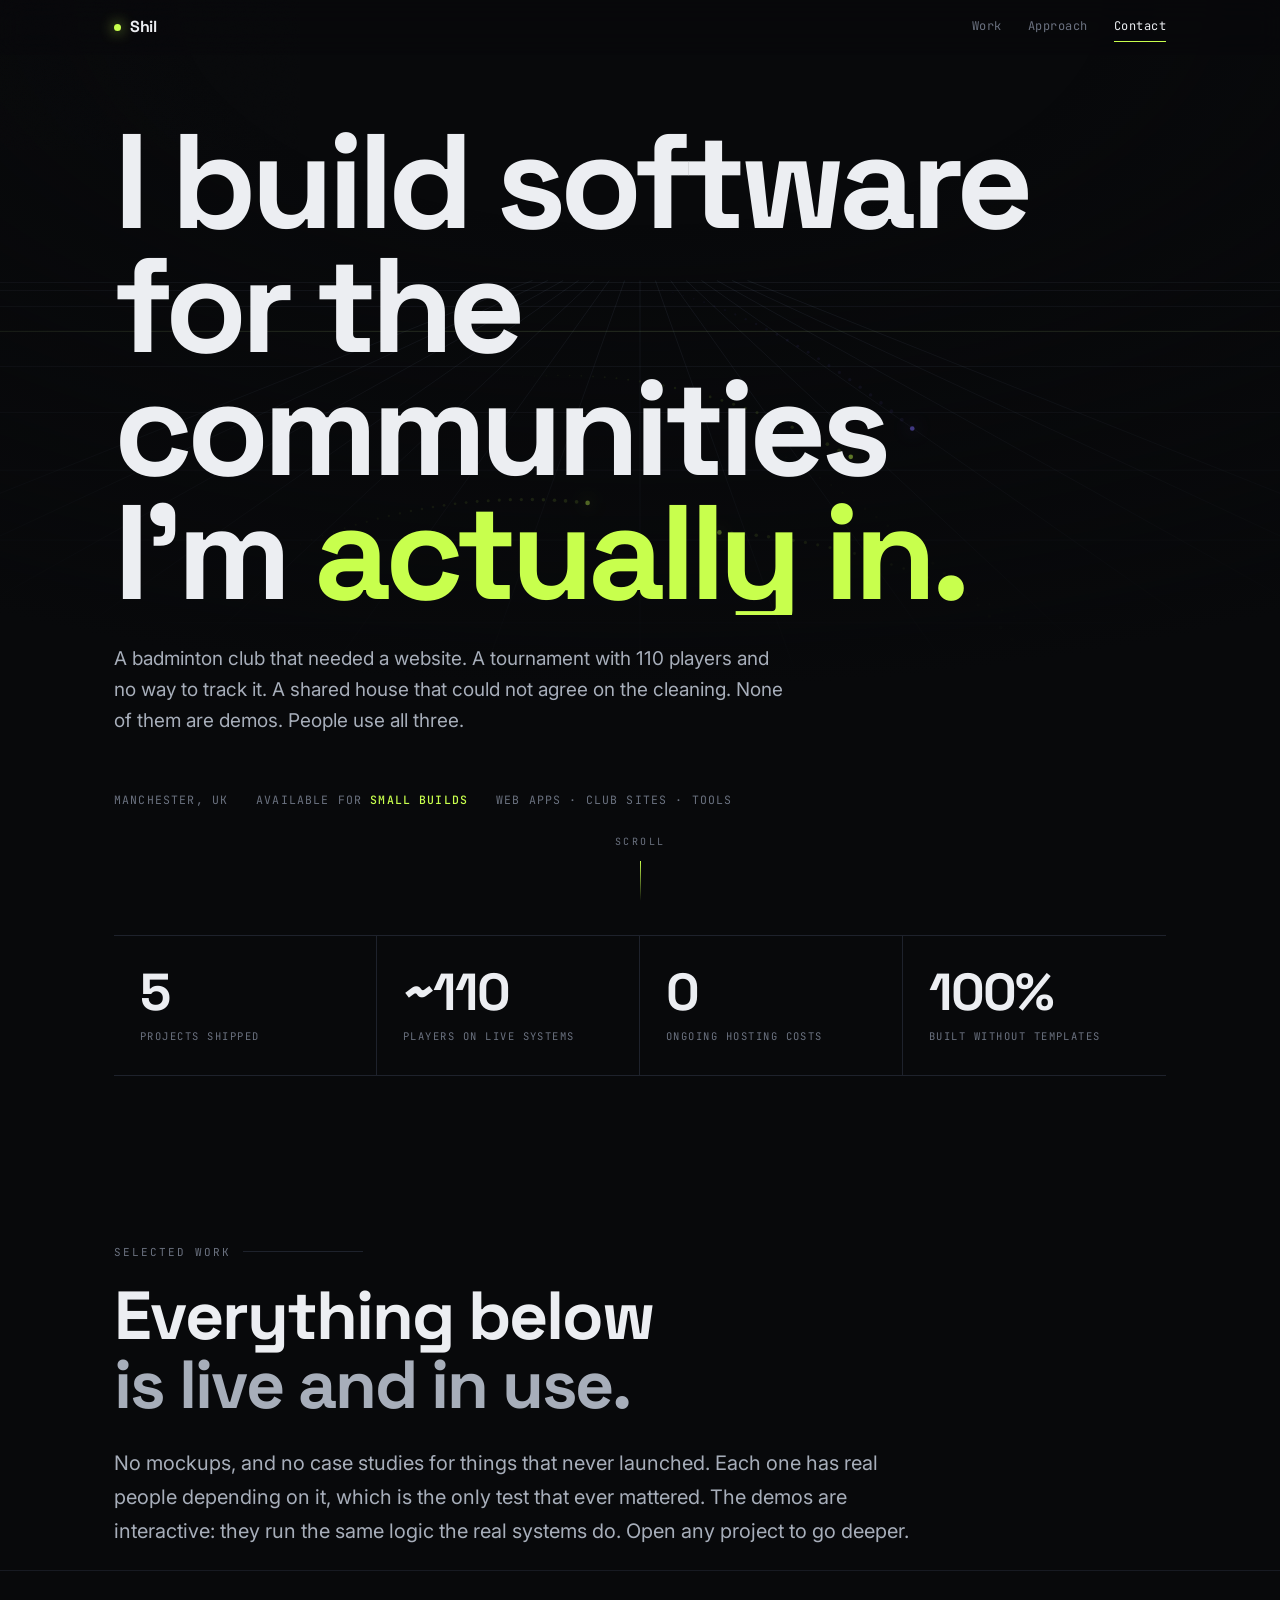
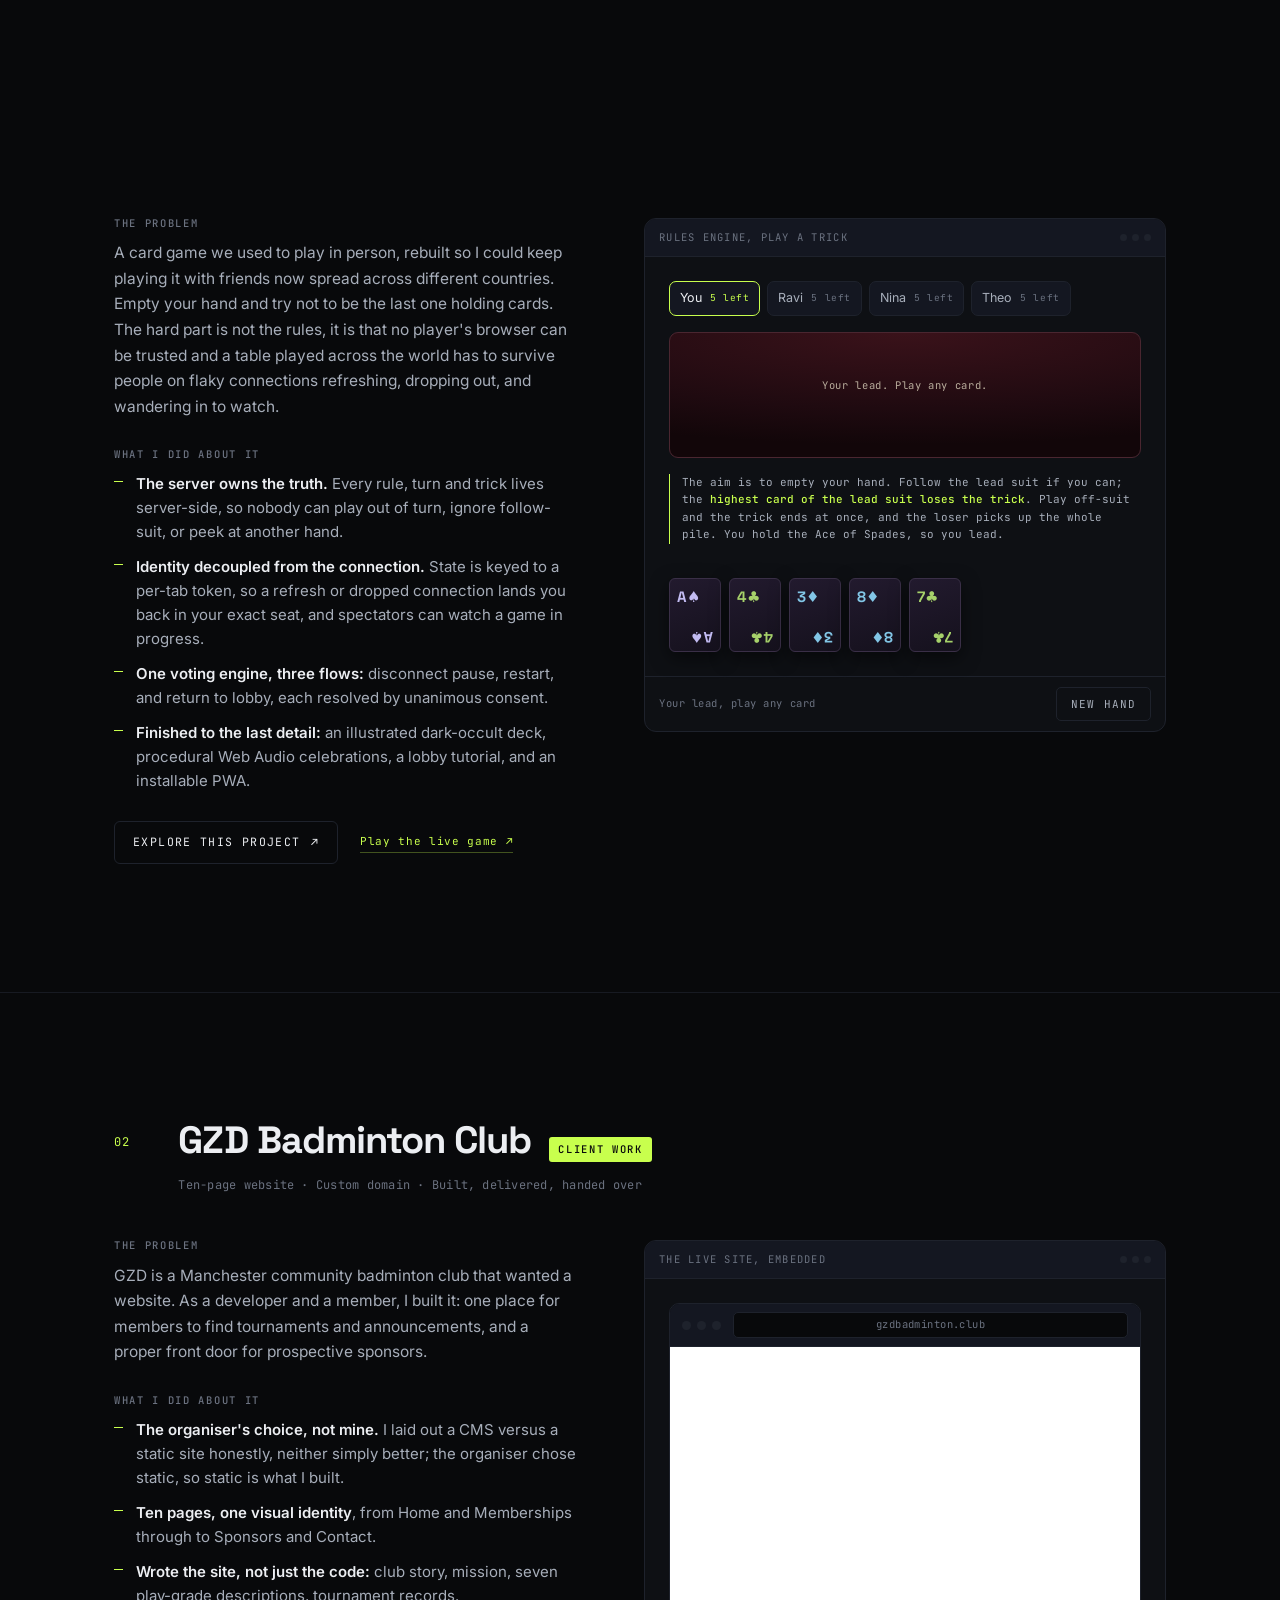
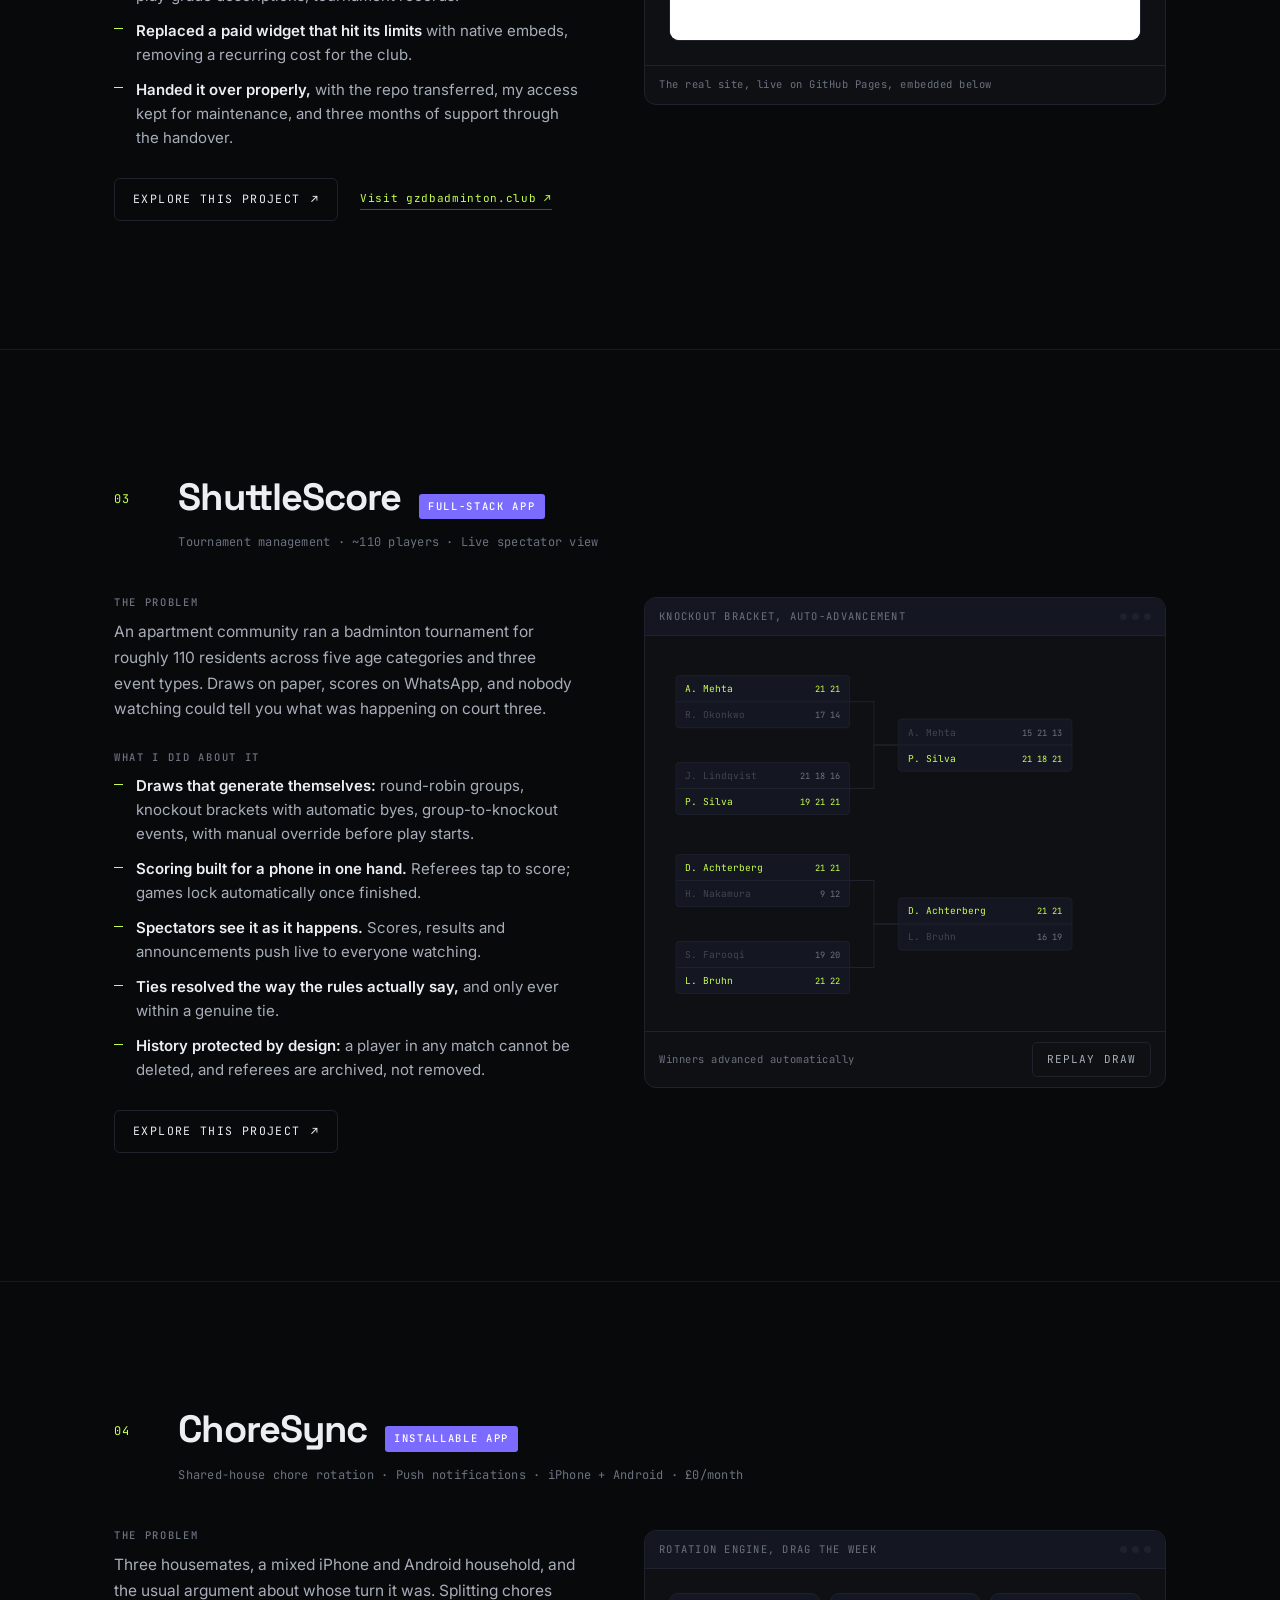
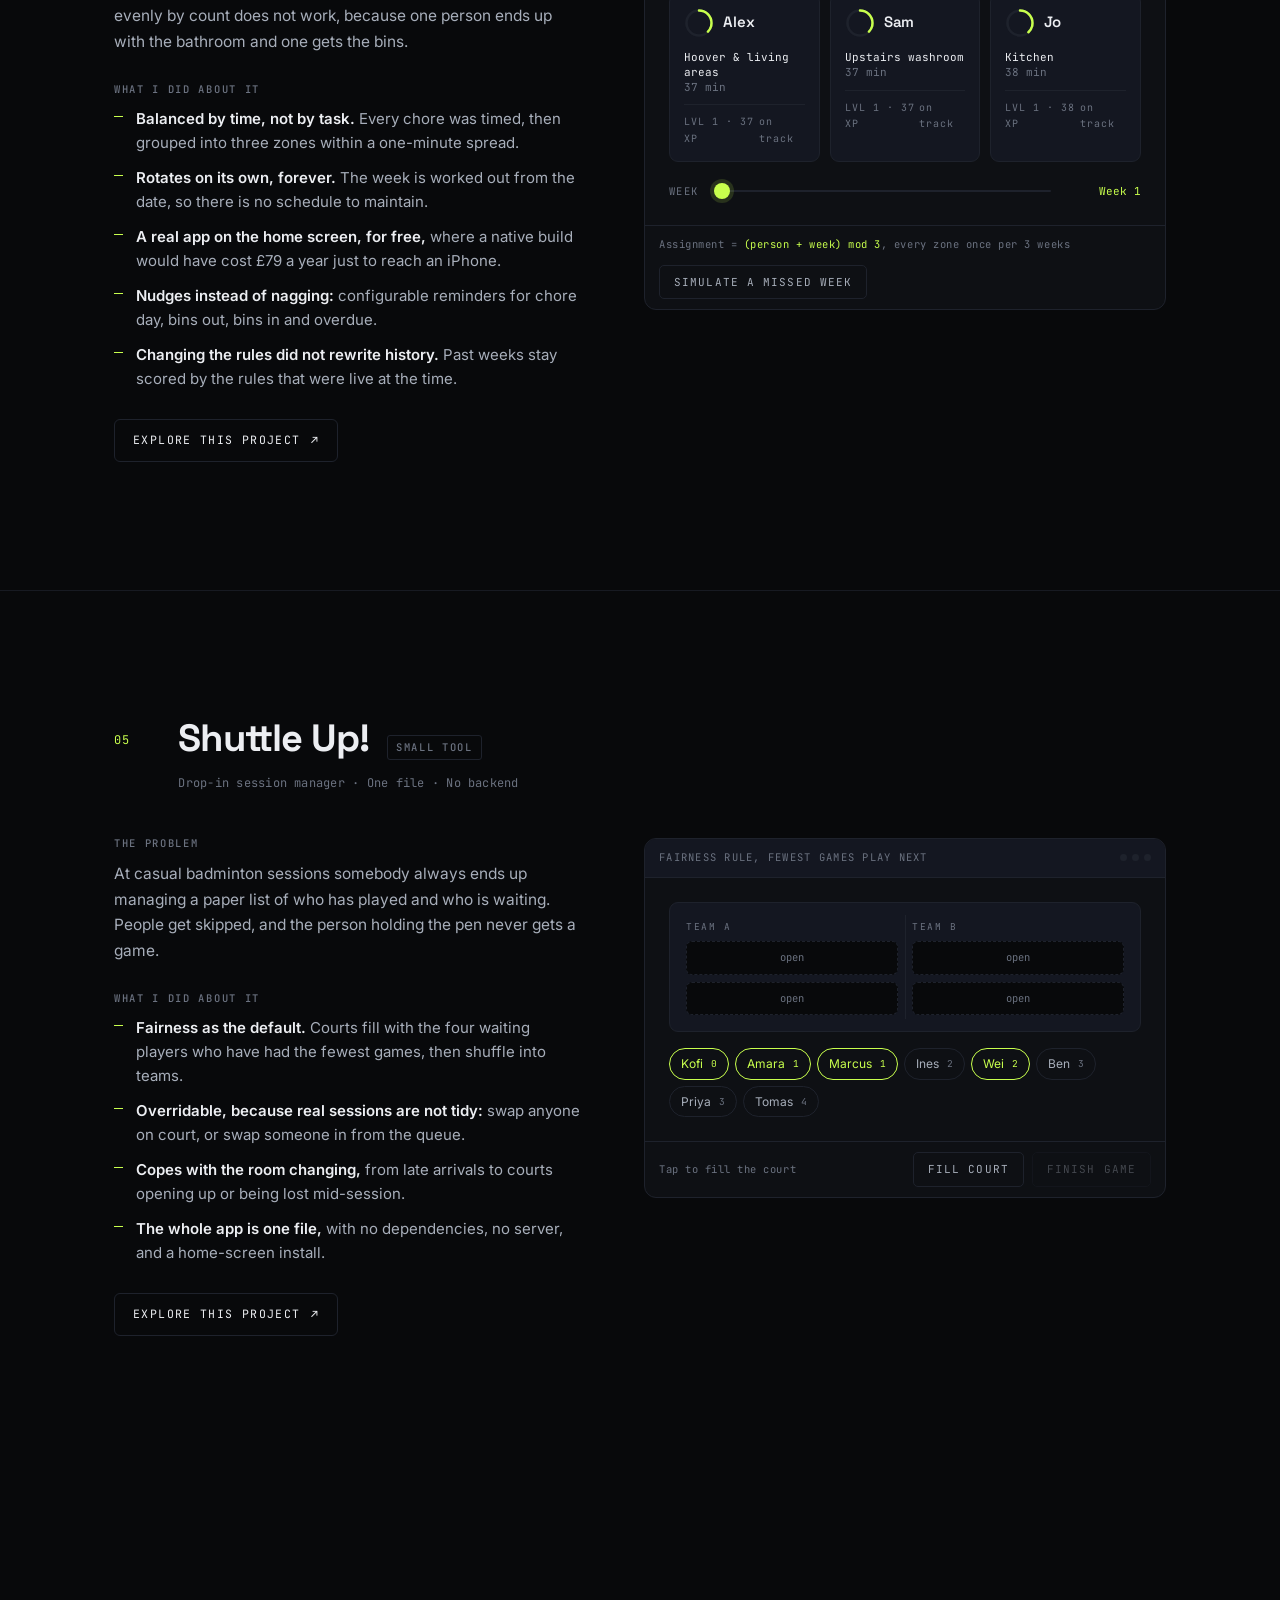
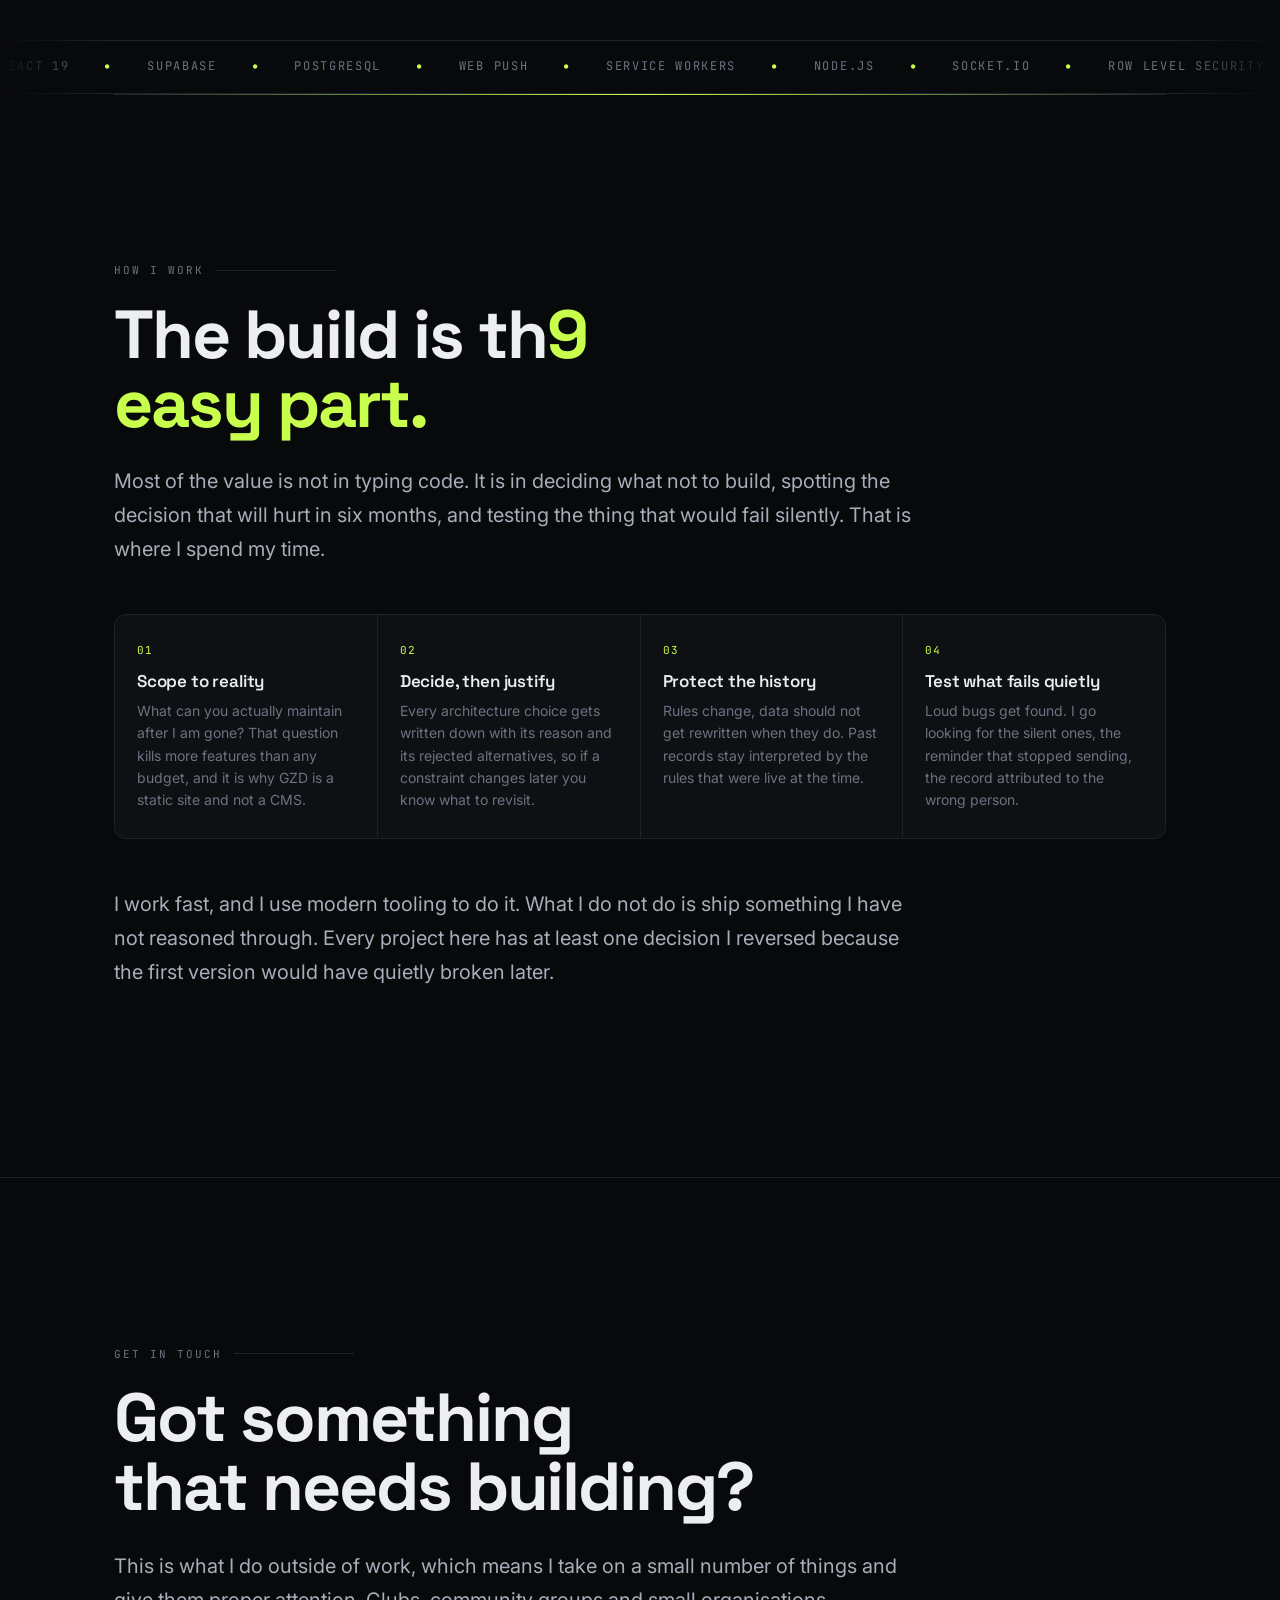
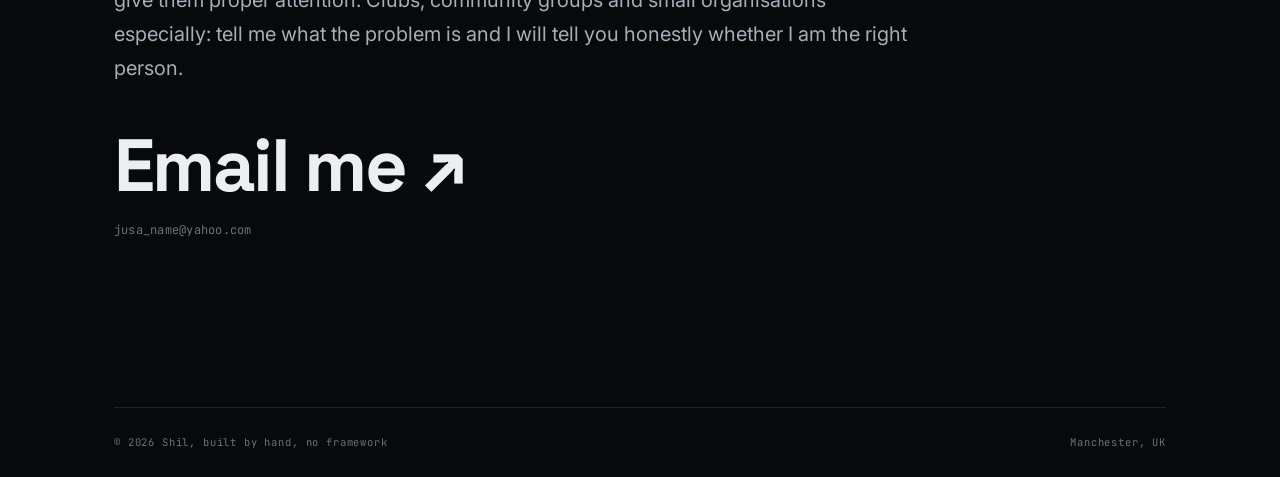
==== commit d42245ec: "Removed OG tags" ====
--- a/index.html
+++ b/index.html
@@ -6,15 +6,9 @@
 <title>Shil · I build software for the communities I'm actually in</title>
 <meta name="description" content="Independent developer. Real tools for real communities: tournament systems, club websites, scheduling apps. Everything is live and running.">
 <meta name="theme-color" content="#08090B">
-<meta property="og:title" content="Shil, independent developer">
-<meta property="og:description" content="Real tools for real communities. Tournament systems, club websites, scheduling apps.">
-<meta property="og:type" content="website">
-<!-- absolute URLs so previews unfurl in WhatsApp/Slack/etc. If your repo name differs, change the base URL to https://accidentalcoder0.github.io/REPONAME/ -->
-<meta property="og:url" content="https://accidentalcoder0.github.io/Portfolio/">
+<!-- share-preview image only, no title/description text. If the repo name differs, change the base URL. -->
 <meta property="og:image" content="https://accidentalcoder0.github.io/Portfolio/og-image.png">
 <meta name="twitter:card" content="summary_large_image">
-<meta name="twitter:title" content="Shil, independent developer">
-<meta name="twitter:description" content="Real tools for real communities. Tournament systems, club websites, scheduling apps.">
 <meta name="twitter:image" content="https://accidentalcoder0.github.io/Portfolio/og-image.png">
 <link rel="icon" href="favicon.svg" type="image/svg+xml">
 <link rel="preconnect" href="https://fonts.googleapis.com">
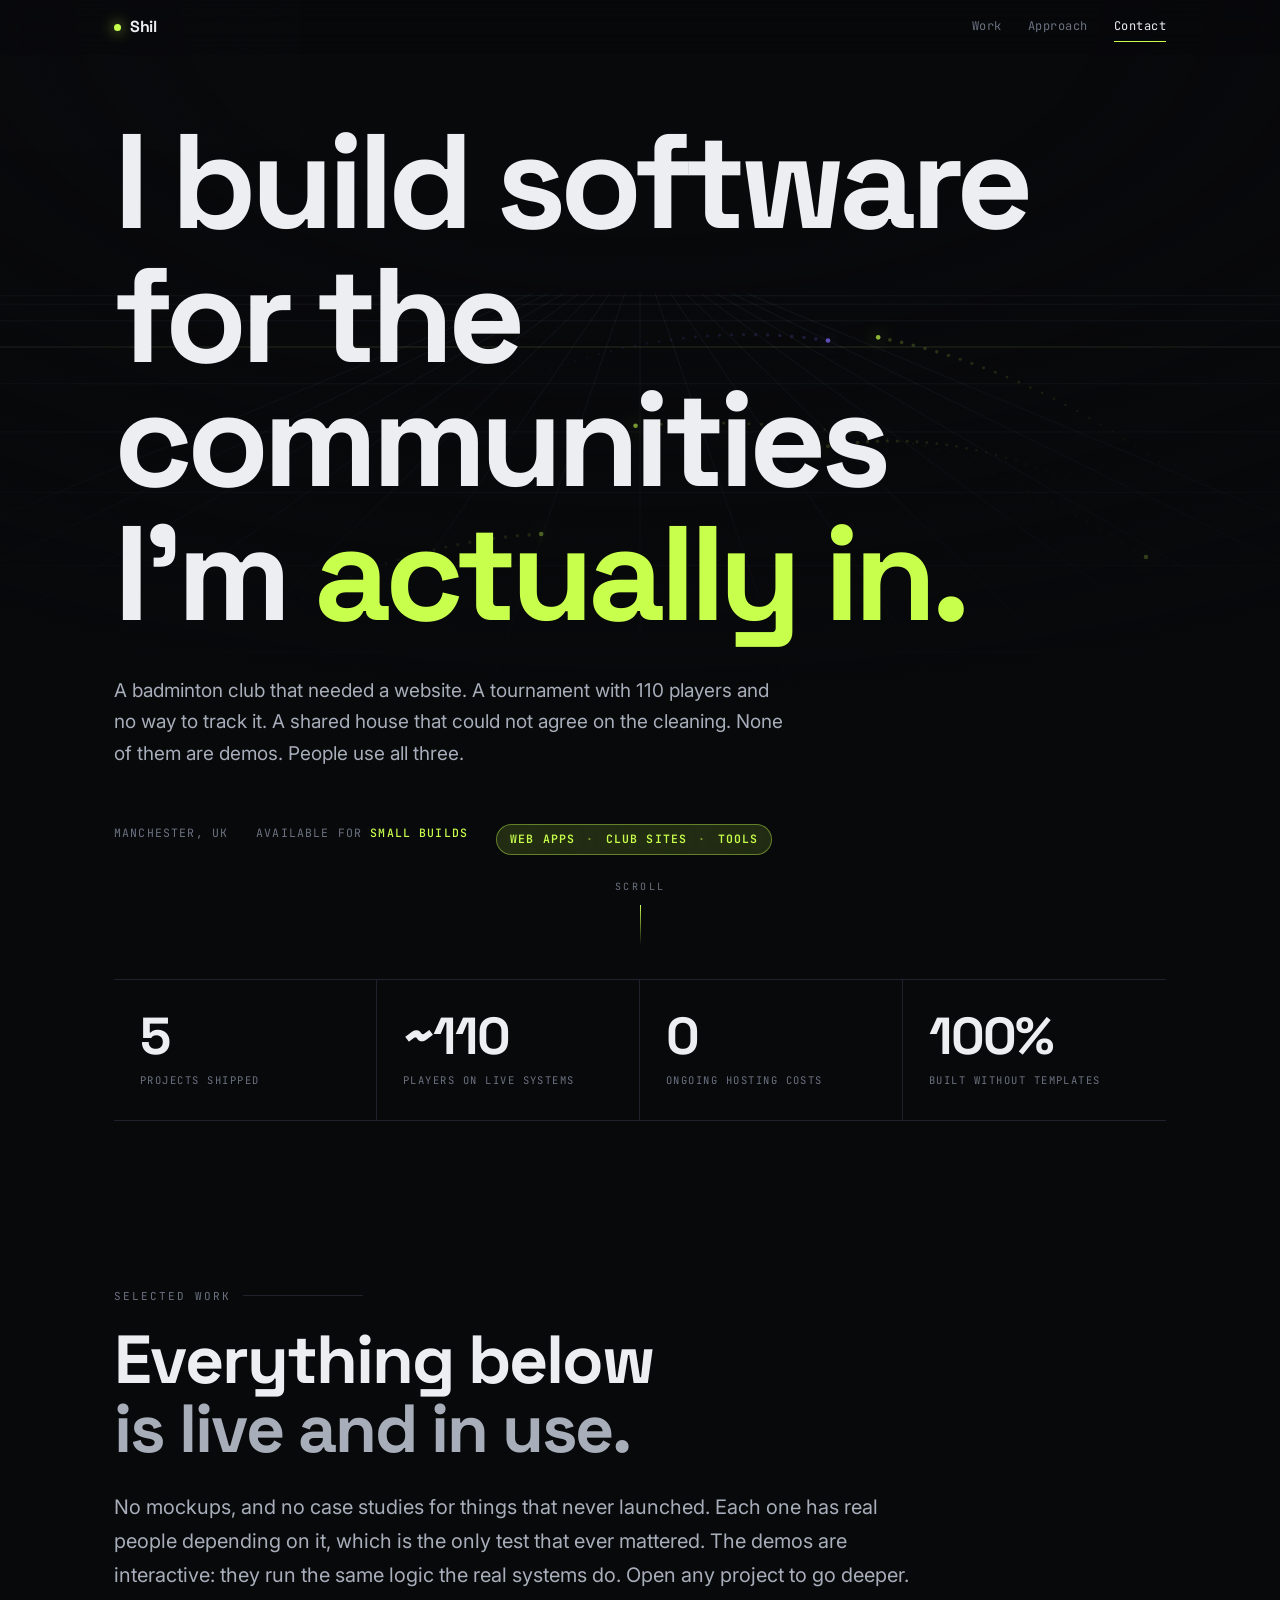
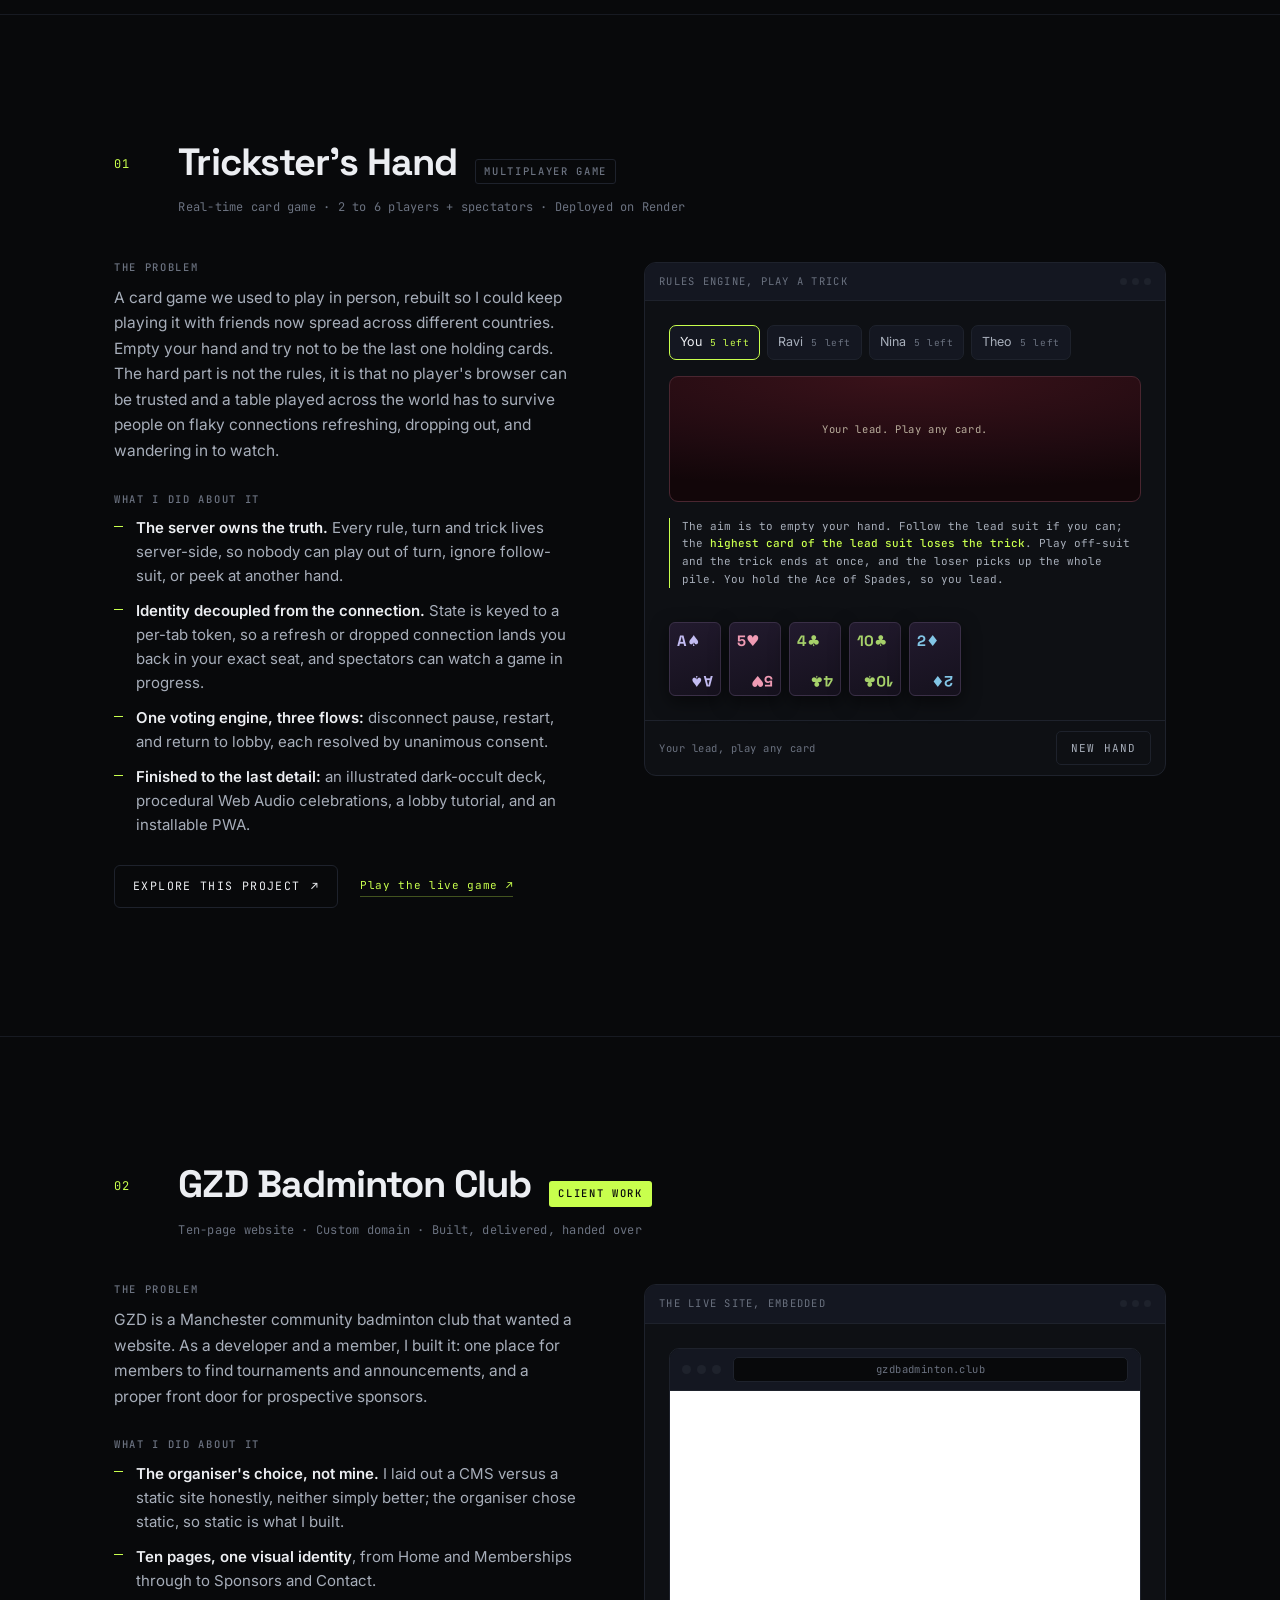
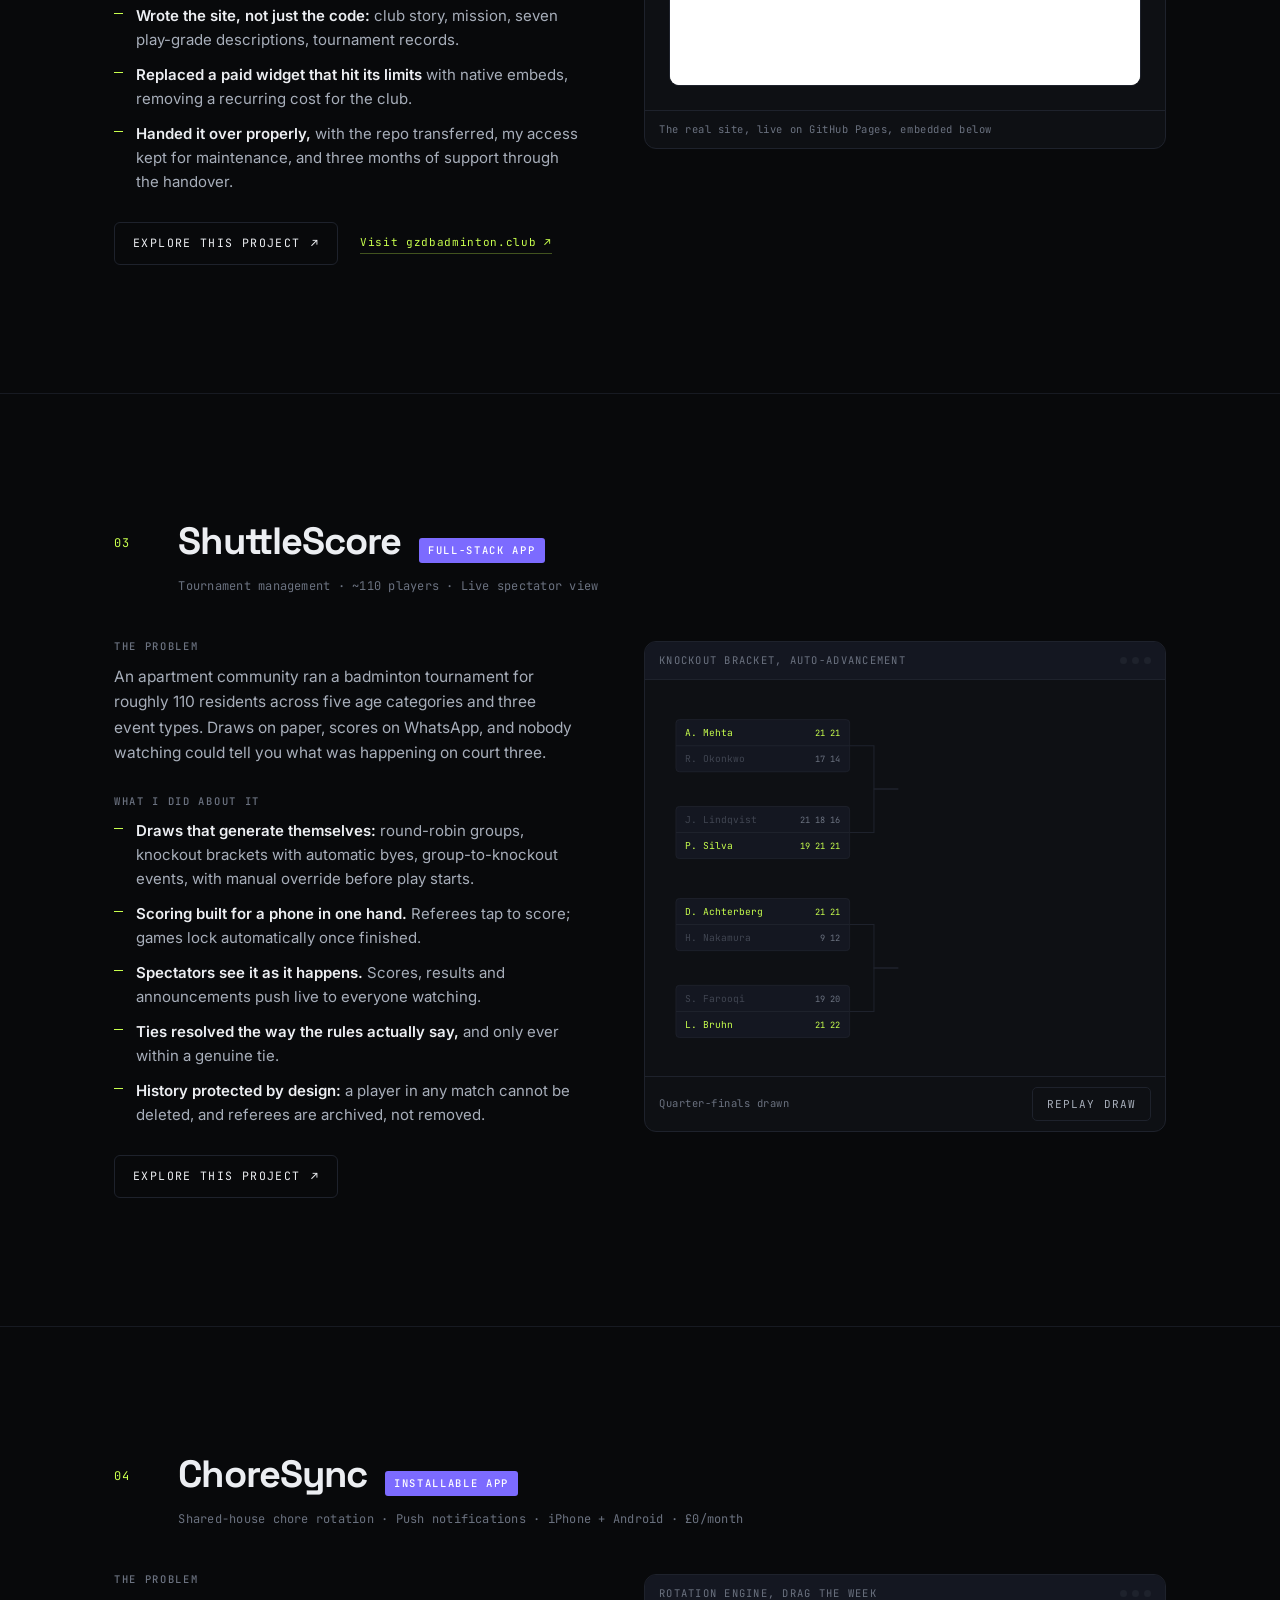
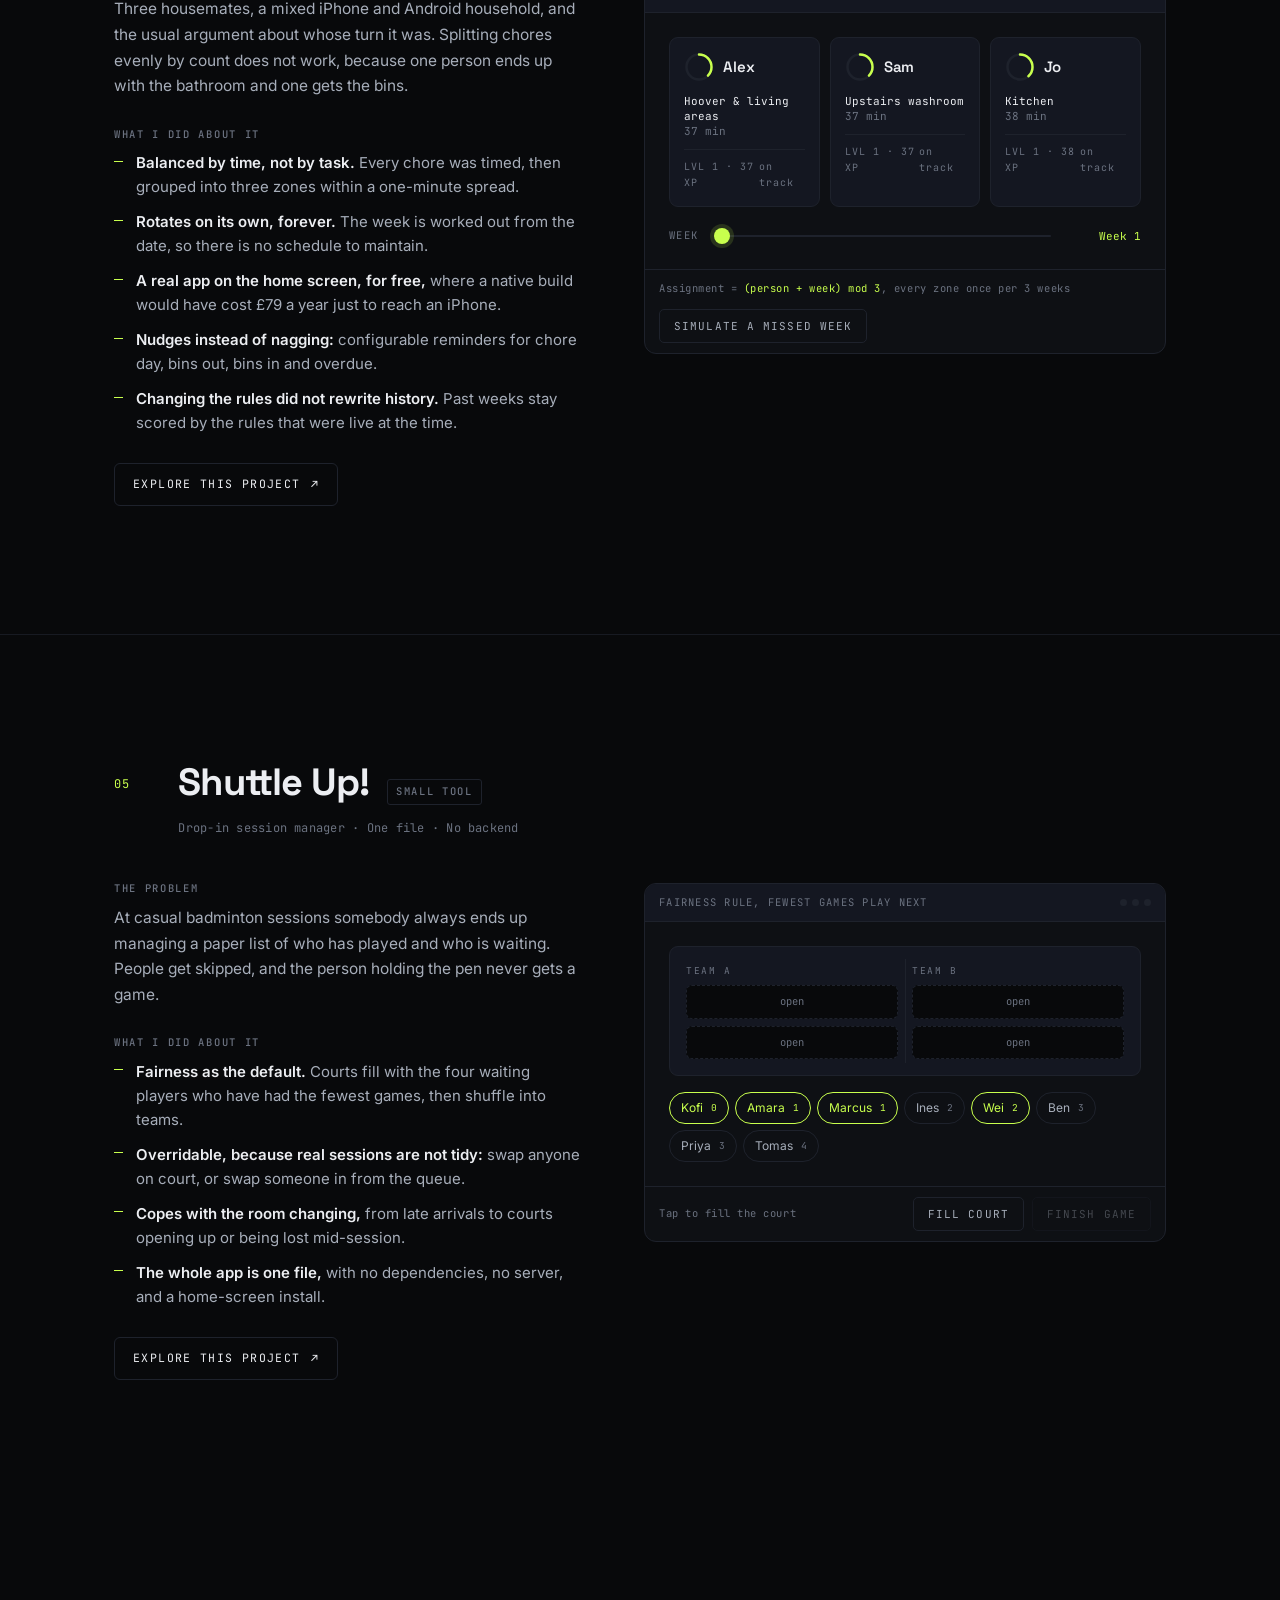
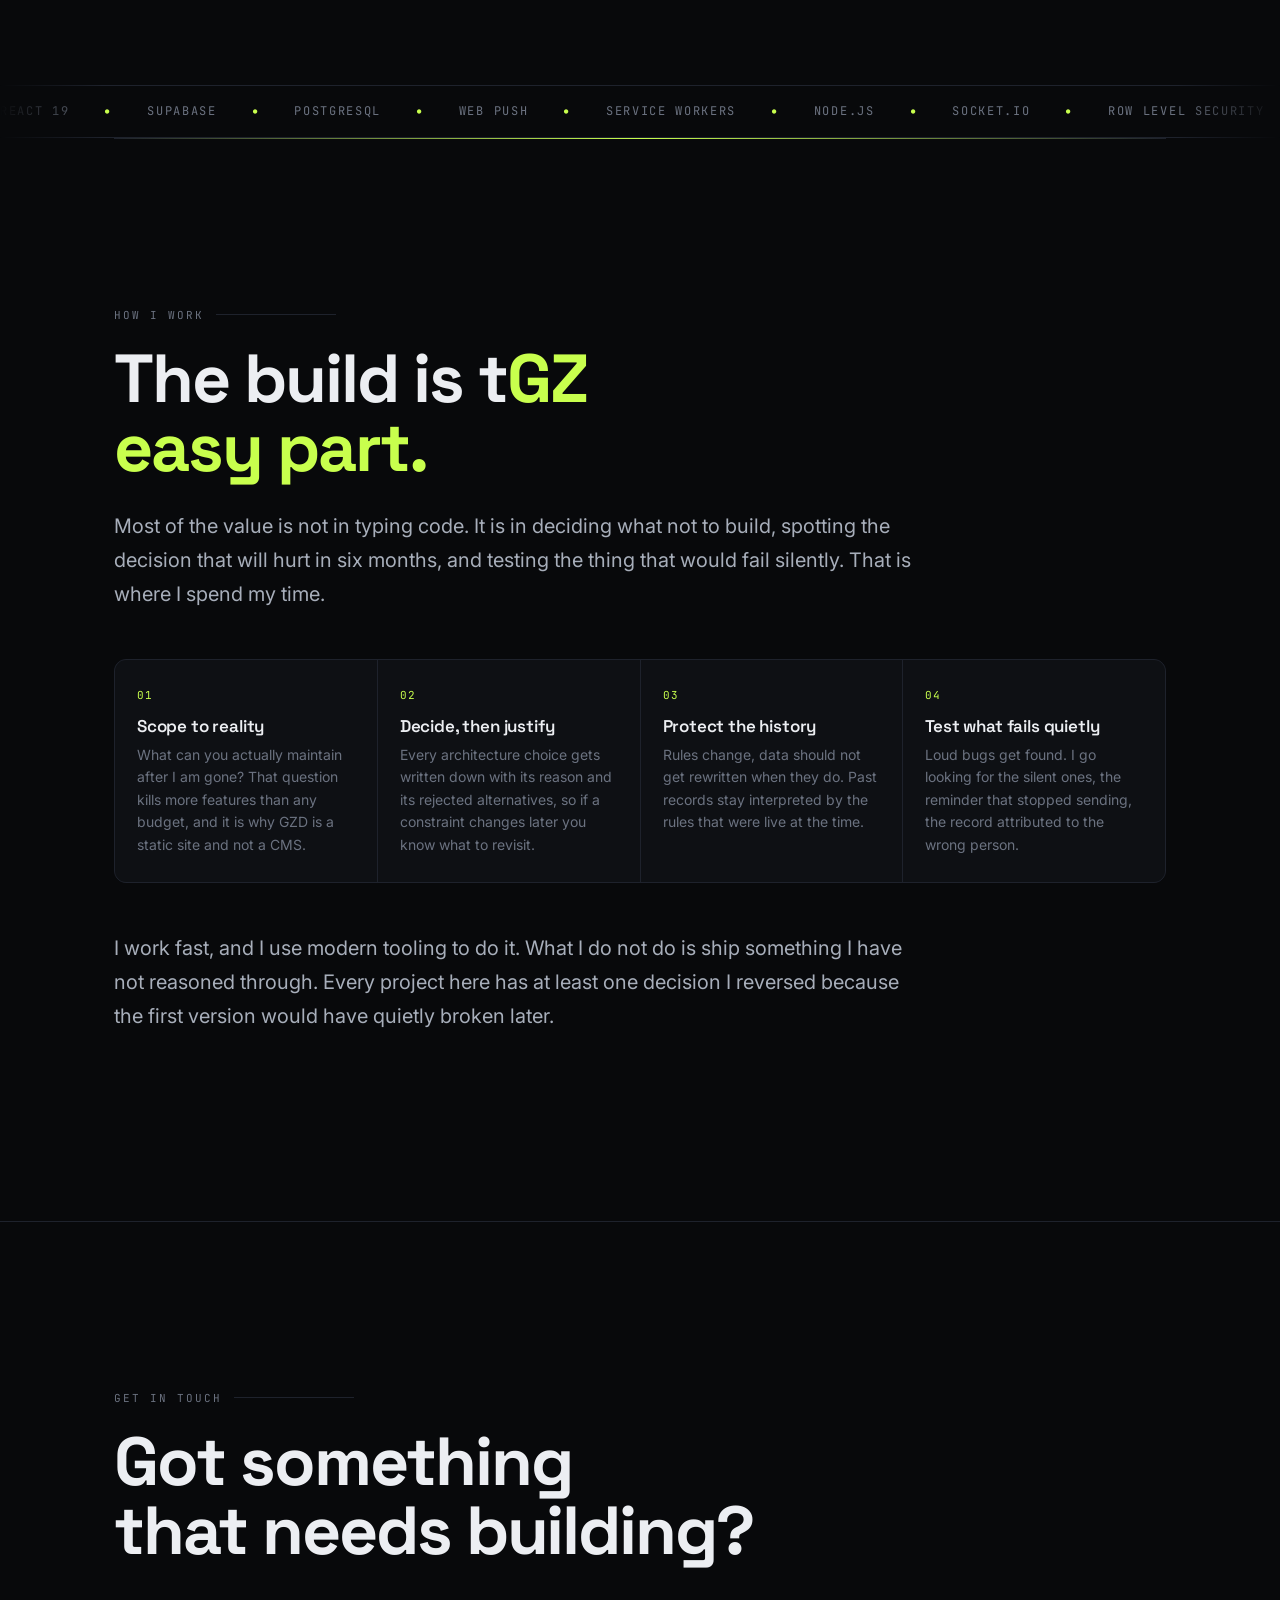
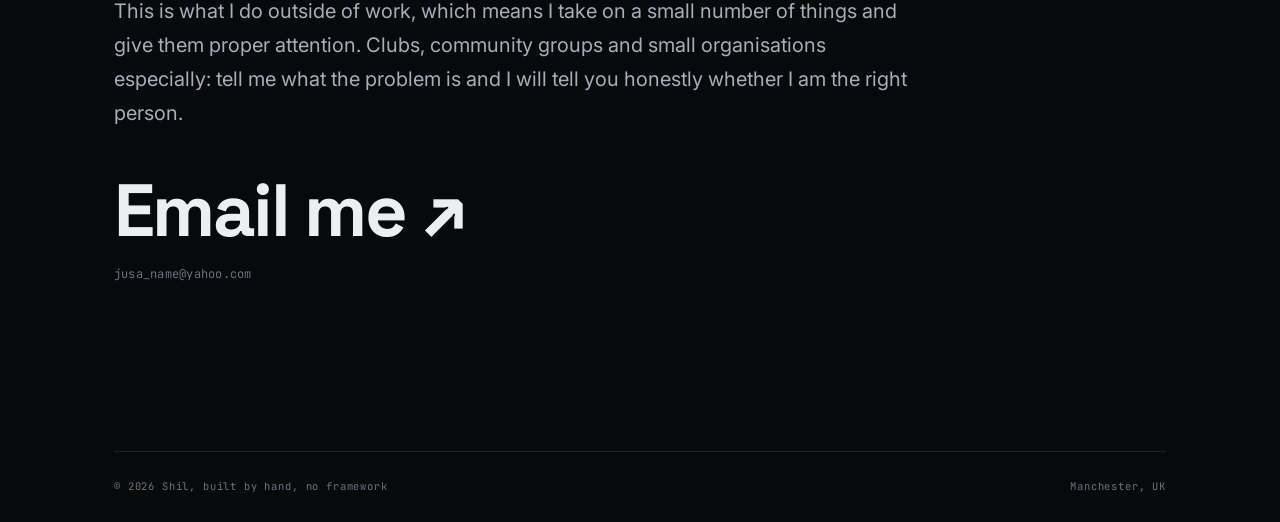
==== commit 3d9bf7ef: "Emphasised products and added space below y since it was previously cut off" ====
--- a/index.html
+++ b/index.html
@@ -63,7 +63,7 @@
     <div class="hero-meta">
       <span>Manchester, UK</span>
       <span>Available for <b>small builds</b></span>
-      <span>Web apps · Club sites · Tools</span>
+      <span class="cats">Web apps <i>·</i> Club sites <i>·</i> Tools</span>
     </div>
   </div>
   <div class="cue"><span>Scroll</span><i></i></div>
--- a/css/components.css
+++ b/css/components.css
@@ -19,7 +19,9 @@
   font-size:clamp(46px,10.5vw,140px);line-height:.92;letter-spacing:-.045em;
   margin:0 0 28px;
 }
-.hero-title .ln{display:block;overflow:hidden}
+/* padding gives descenders (the y tail) room inside the overflow clip;
+   the negative margin cancels it so line spacing is unchanged */
+.hero-title .ln{display:block;overflow:hidden;padding-bottom:.22em;margin-bottom:-.14em}
 .hero-title .ln > span{display:block;transform:translateY(105%)}
 .hero-title em{font-style:normal;color:var(--volt)}
 .hero-sub{max-width:56ch;font-size:clamp(16px,1.7vw,19px);color:var(--ink-2)}
@@ -29,6 +31,13 @@
   text-transform:uppercase;color:var(--ink-3);
 }
 .hero-meta b{color:var(--volt);font-weight:500}
+/* emphasised offering pill */
+.hero-meta .cats{
+  color:var(--volt);font-weight:600;letter-spacing:.1em;
+  border:1px solid rgba(200,255,77,.4);border-radius:99px;padding:5px 13px;
+  background:var(--volt-dim);text-shadow:0 0 18px rgba(200,255,77,.25);
+}
+.hero-meta .cats i{color:rgba(200,255,77,.55);font-style:normal;padding:0 3px;text-shadow:none}
 /* cue sits in normal flow at the foot of the hero column, so it can never
    overlap the hero meta regardless of window height */
 .cue{
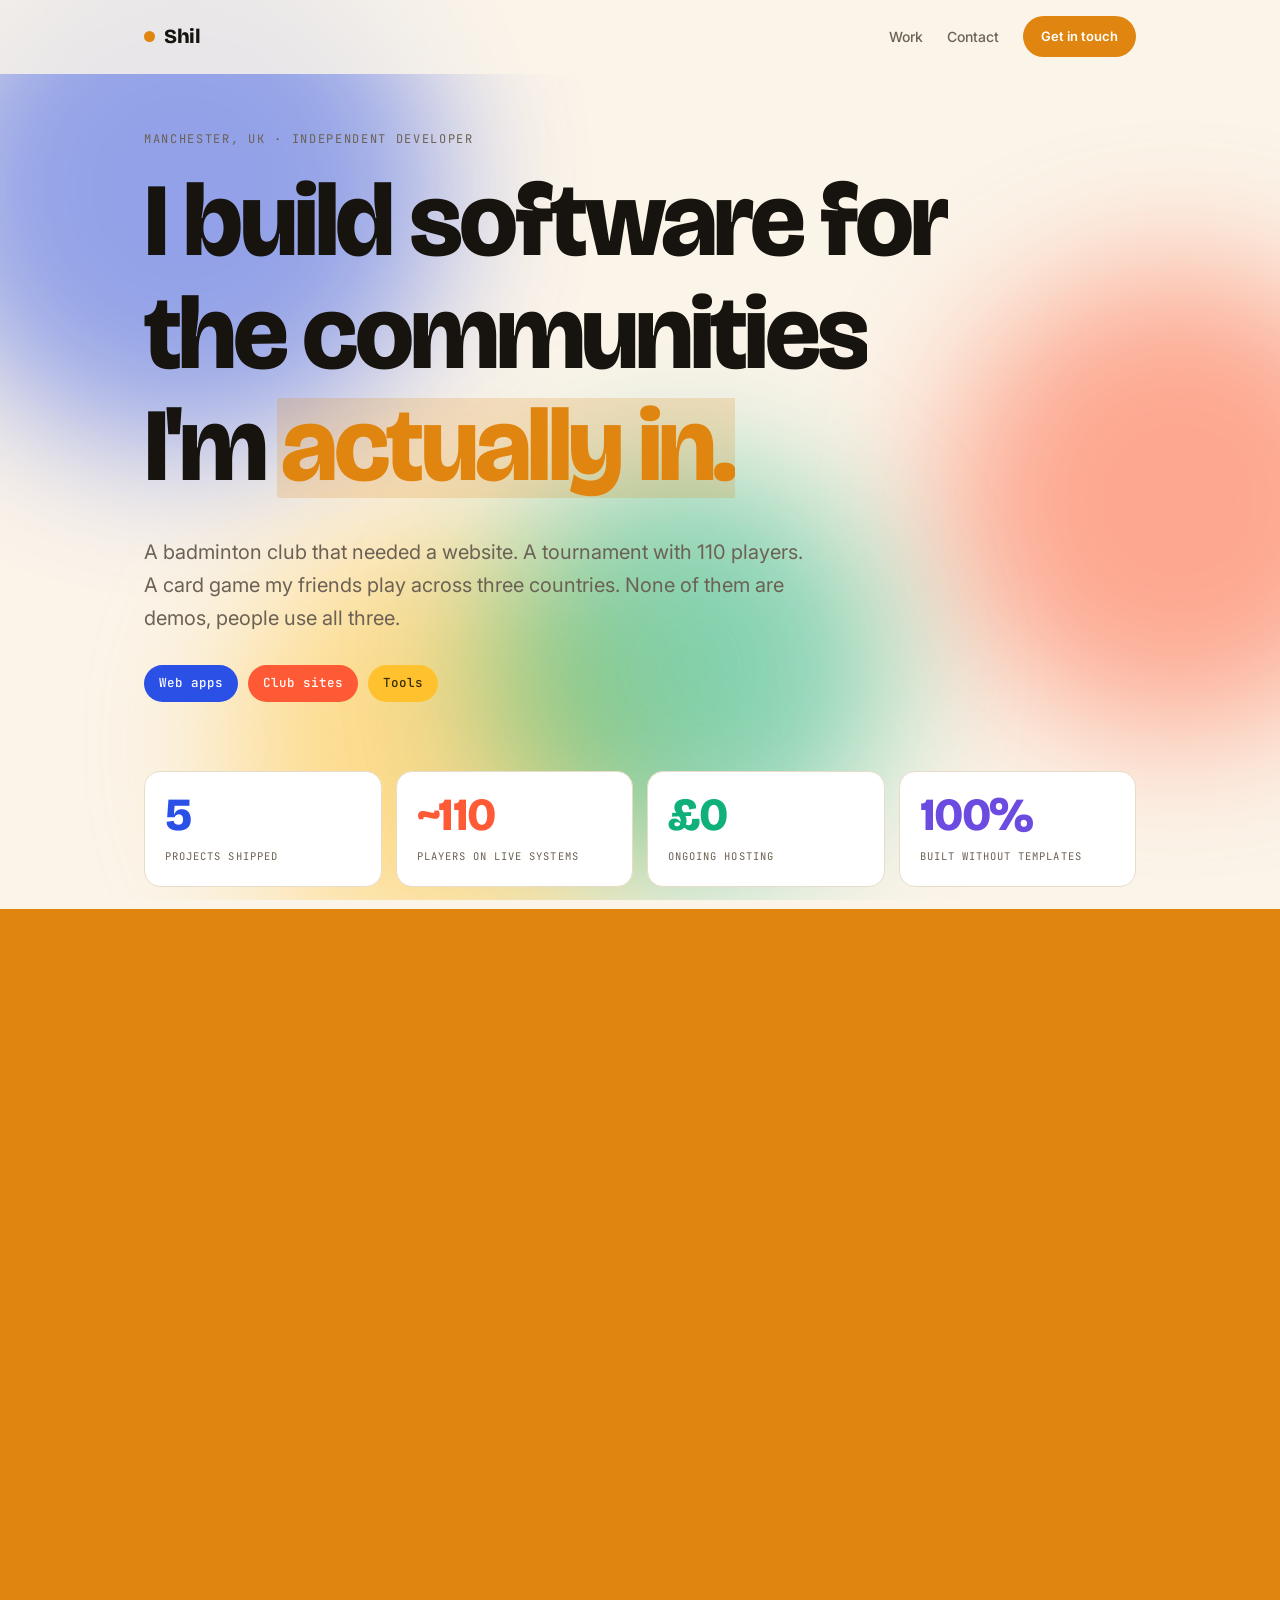
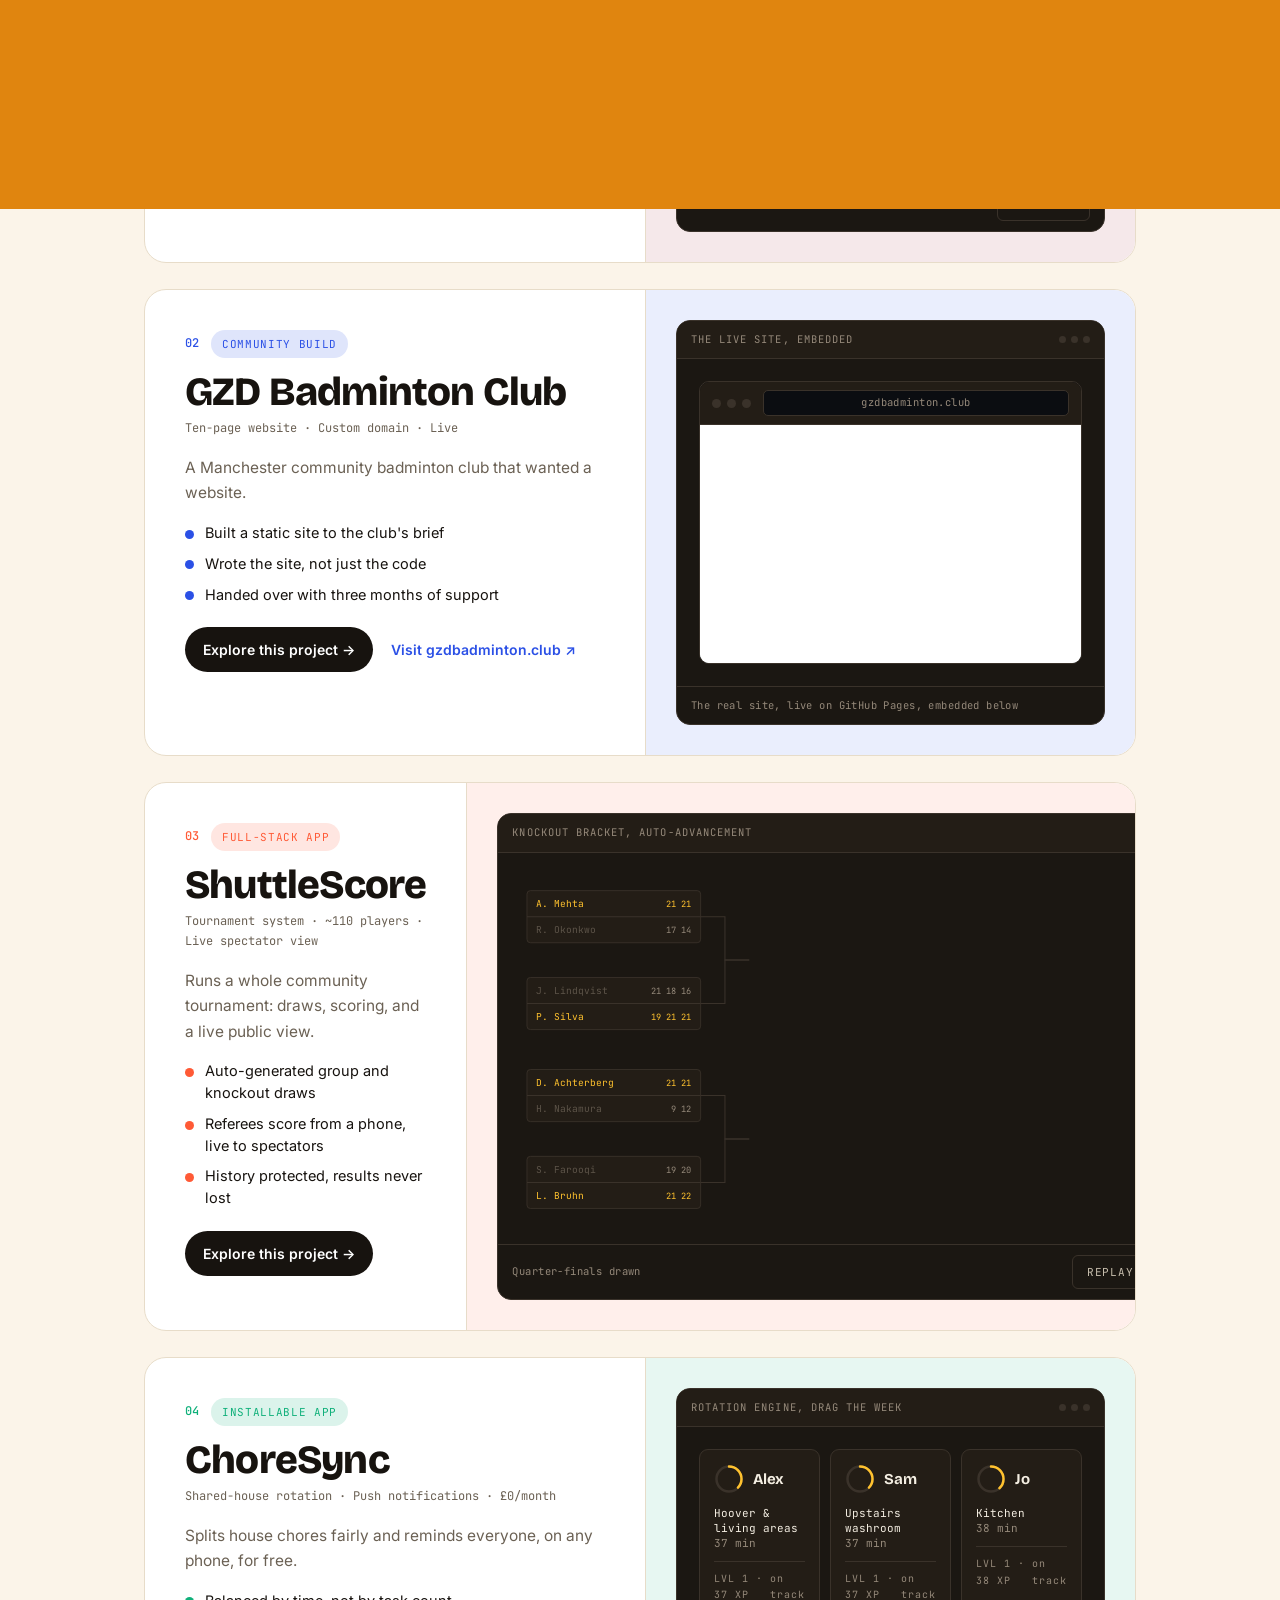
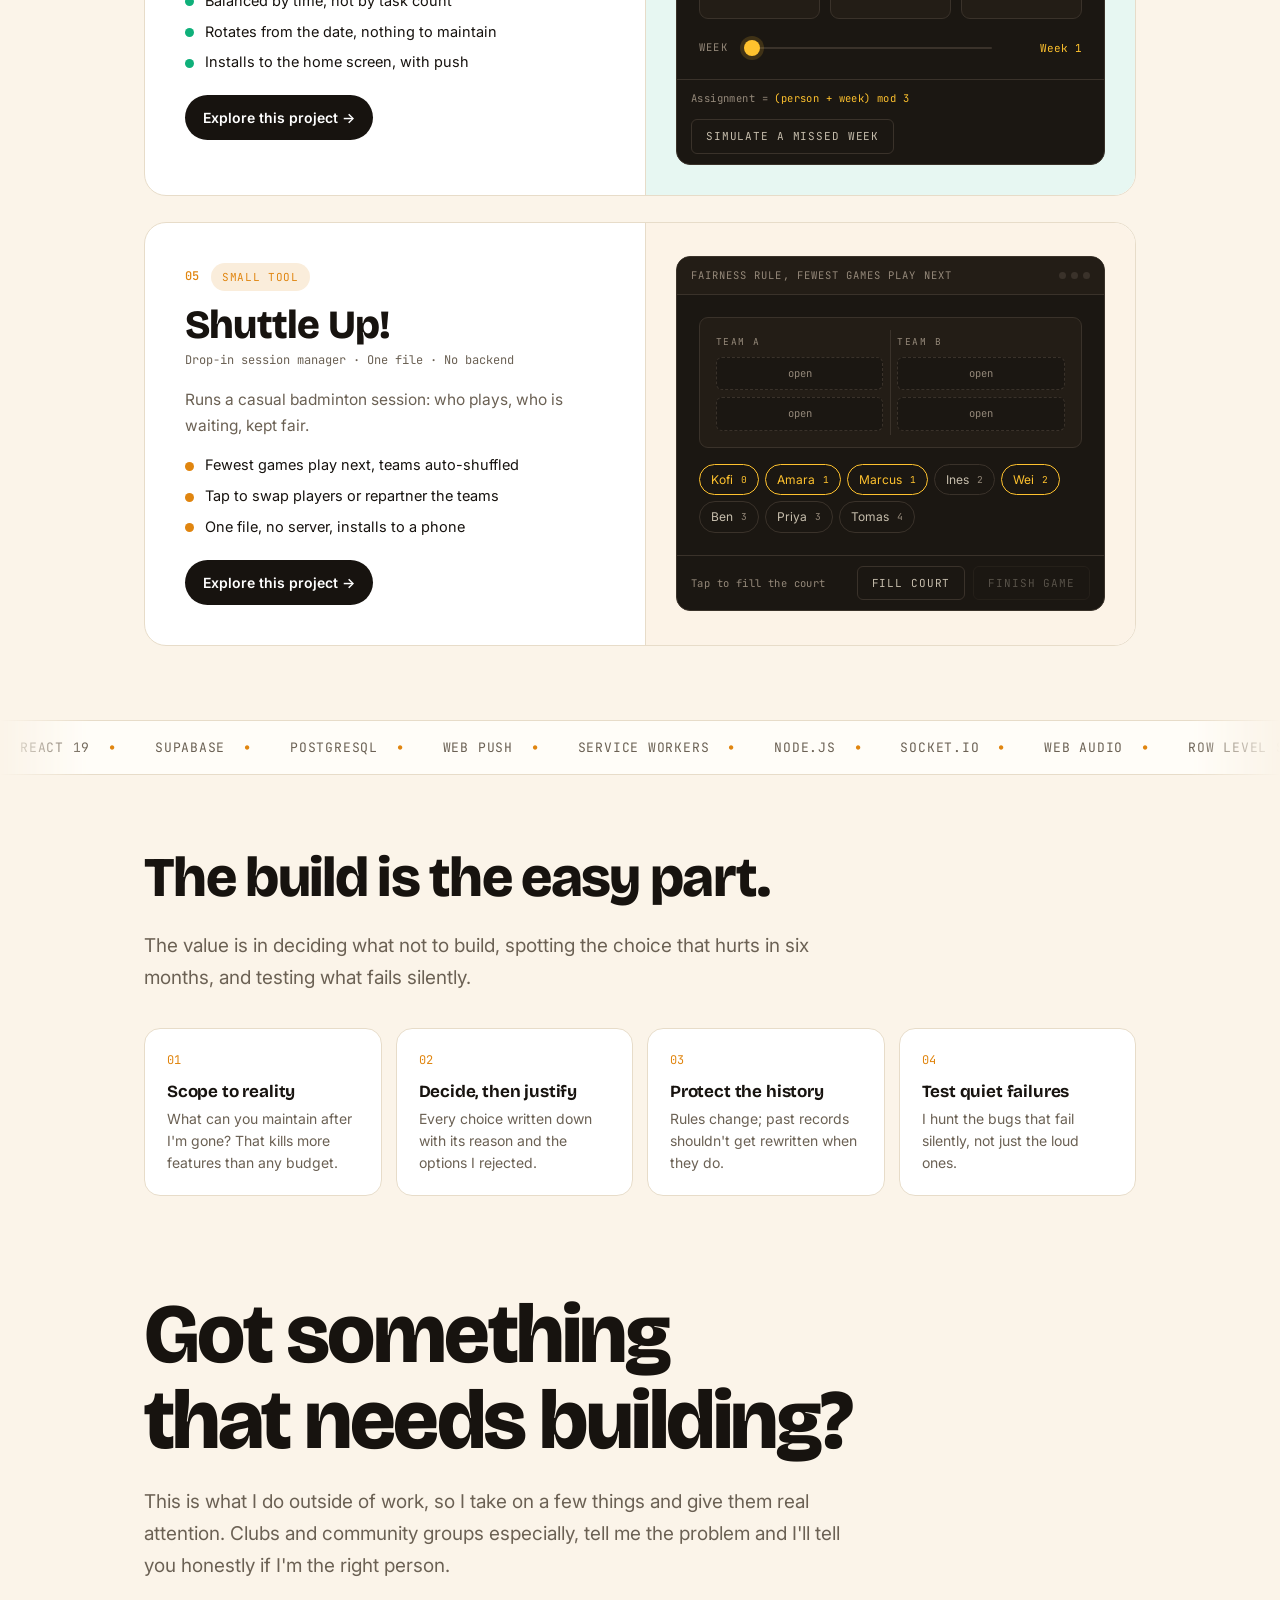
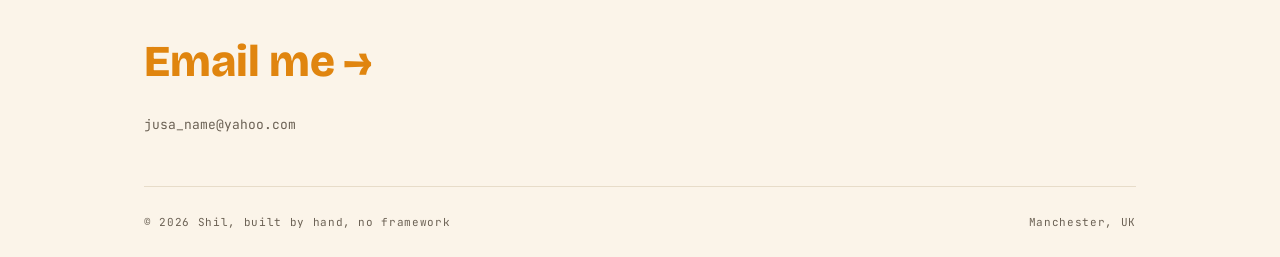
==== commit 5ae2a3b6: "Changed style of the portfolio site to a brighter theme, font style doesn't resemble the club site a" ====
--- a/index.html
+++ b/index.html
@@ -4,118 +4,92 @@
 <meta charset="utf-8">
 <meta name="viewport" content="width=device-width, initial-scale=1">
 <title>Shil · I build software for the communities I'm actually in</title>
-<meta name="description" content="Independent developer. Real tools for real communities: tournament systems, club websites, scheduling apps. Everything is live and running.">
-<meta name="theme-color" content="#08090B">
-<!-- share-preview image only, no title/description text. If the repo name differs, change the base URL. -->
+<meta name="description" content="Independent developer. Real tools for real communities: tournament systems, club websites, scheduling apps. Everything is live and in use.">
+<meta name="theme-color" content="#FBF4E9">
 <meta property="og:image" content="https://accidentalcoder0.github.io/Portfolio/og-image.png">
 <meta name="twitter:card" content="summary_large_image">
 <meta name="twitter:image" content="https://accidentalcoder0.github.io/Portfolio/og-image.png">
 <link rel="icon" href="favicon.svg" type="image/svg+xml">
 <link rel="preconnect" href="https://fonts.googleapis.com">
 <link rel="preconnect" href="https://fonts.gstatic.com" crossorigin>
-<link href="https://fonts.googleapis.com/css2?family=Space+Grotesk:wght@500;600;700&family=Inter:wght@400;500;600&family=JetBrains+Mono:wght@400;500&display=swap" rel="stylesheet">
+<link href="https://fonts.googleapis.com/css2?family=Bricolage+Grotesque:opsz,wght@12..96,600;12..96,700;12..96,800&family=Inter:wght@400;500;600&family=JetBrains+Mono:wght@400;500&display=swap" rel="stylesheet">
 <link rel="stylesheet" href="css/tokens.css">
 <link rel="stylesheet" href="css/layout.css">
 <link rel="stylesheet" href="css/components.css">
 <link rel="stylesheet" href="css/motion.css">
 </head>
 <body>
-
-<svg class="grain" aria-hidden="true"><filter id="n"><feTurbulence type="fractalNoise" baseFrequency=".9" numOctaves="4"/></filter><rect width="100%" height="100%" filter="url(#n)"/></svg>
+<div class="bg" id="bg" aria-hidden="true"><span></span><span></span><span></span><span></span></div>
 <div class="progress" id="progress"></div>
+<div class="dot" id="dot"></div>
 <div class="wipe" id="wipe" aria-hidden="true"><span></span><span></span><span></span><span></span><span></span><span></span></div>
+<div class="intro" id="intro" aria-hidden="true"></div>
 
 <nav id="nav">
   <div class="nav-in">
-    <a class="brand" href="#hero"><i></i>Shil</a>
+    <a class="brand" href="#top"><i></i>Shil</a>
     <div class="nav-links">
       <a href="#work">Work</a>
-      <a href="#approach">Approach</a>
       <a href="#contact">Contact</a>
+      <a class="nav-pill magnet" href="#contact">Get in touch</a>
     </div>
   </div>
 </nav>
 
-<div class="rail" id="rail" aria-hidden="true">
-  <a href="#work"><i></i><span>Work</span></a>
-  <a href="#p1"><i></i><span>Trickster</span></a>
-  <a href="#p2"><i></i><span>GZD</span></a>
-  <a href="#p3"><i></i><span>ShuttleScore</span></a>
-  <a href="#p4"><i></i><span>ChoreSync</span></a>
-  <a href="#p5"><i></i><span>Shuttle Up</span></a>
-  <a href="#approach"><i></i><span>Approach</span></a>
-</div>
-
-<!-- ============================ HERO ============================ -->
-<header id="hero">
-  <canvas id="court" aria-hidden="true"></canvas>
-  <div class="wrap hero-in">
+<div class="wrap" id="top">
+
+  <!-- ============ HERO ============ -->
+  <header id="hero">
+    <div class="shuttle" aria-hidden="true"><b></b></div>
+    <div class="hero-kick">Manchester, UK · Independent developer</div>
     <h1 class="hero-title">
-      <span class="ln"><span>I build software</span></span>
-      <span class="ln"><span>for the communities</span></span>
-      <span class="ln"><span>I'm <em>actually in.</em></span></span>
+      <span class="ln"><span>I build</span></span>
+      <span class="ln"><span>software for</span></span>
+      <span class="ln"><span>the communities</span></span>
+      <span class="ln"><span>I'm <span class="mark">actually in.</span></span></span>
     </h1>
-    <p class="hero-sub">
-      A badminton club that needed a website. A tournament with 110 players and no way to
-      track it. A shared house that could not agree on the cleaning. None of them are demos.
-      People use all three.
-    </p>
+    <p class="hero-sub">A badminton club that needed a website. A tournament with 110 players. A card game my friends play across three countries. None of them are demos, people use all three.</p>
     <div class="hero-meta">
-      <span>Manchester, UK</span>
-      <span>Available for <b>small builds</b></span>
-      <span class="cats">Web apps <i>·</i> Club sites <i>·</i> Tools</span>
-    </div>
-  </div>
-  <div class="cue"><span>Scroll</span><i></i></div>
-</header>
-
-<div class="wrap"><div class="stats reveal">
-  <div class="stat"><b data-count="5">0</b><span>Projects shipped</span></div>
-  <div class="stat"><b data-count="110" data-prefix="~">0</b><span>Players on live systems</span></div>
-  <div class="stat"><b data-count="0">0</b><span>Ongoing hosting costs</span></div>
-  <div class="stat"><b data-count="100" data-suffix="%">0</b><span>Built without templates</span></div>
-</div></div>
-
-<!-- ============================ WORK ============================ -->
-<section id="work" class="sec">
-  <div class="wrap">
-    <p class="eyebrow reveal">Selected work</p>
-    <h2 class="reveal d1 decode" data-decode="Everything below">Everything below</h2>
-    <h2 class="reveal d1 decode" data-decode="is live and in use." style="color:var(--ink-2)">is live and in use.</h2>
-    <p class="lead reveal d2" style="margin-top:26px">
-      No mockups, and no case studies for things that never launched. Each one has real
-      people depending on it, which is the only test that ever mattered. The demos are
-      interactive: they run the same logic the real systems do. Open any project to go deeper.
-    </p>
-  </div>
+      <span class="tag t1">Web apps</span>
+      <span class="tag t2">Club sites</span>
+      <span class="tag t3">Tools</span>
+    </div>
+  </header>
+
+  <!-- ============ STATS ============ -->
+  <div class="stats reveal">
+    <div class="stat s1"><b data-count="5">0</b><span>Projects shipped</span></div>
+    <div class="stat s2"><b data-count="110" data-prefix="~">0</b><span>Players on live systems</span></div>
+    <div class="stat s3"><b data-count="0" data-prefix="£">0</b><span>Ongoing hosting</span></div>
+    <div class="stat s4"><b data-count="100" data-suffix="%">0</b><span>Built without templates</span></div>
+  </div>
+
+  <!-- ============ WORK ============ -->
+  <section class="sec reveal" id="work">
+    <h2>Everything here is live and in use.</h2>
+    <p class="lead">No mockups. Each one has real people depending on it, which is the only test that ever mattered. The demos run the same logic the real systems do.</p>
+  </section>
 
   <!-- 01 Trickster -->
-  <article class="proj" id="p1">
-    <div class="wrap">
-      <div class="proj-head reveal">
-        <div class="proj-num">01</div>
-        <div>
-          <div class="proj-title-row"><h3>Trickster's Hand</h3><span class="proj-role ghost">Multiplayer game</span></div>
-          <p class="mono-note" style="margin:14px 0 0">Real-time card game · 2 to 6 players + spectators · Deployed on Render</p>
-        </div>
-      </div>
-      <div class="proj-body">
-        <div class="proj-copy reveal d1">
-          <h4>The problem</h4>
-          <p>A card game we used to play in person, rebuilt so I could keep playing it with friends now spread across different countries. Empty your hand and try not to be the last one holding cards. The hard part is not the rules, it is that no player's browser can be trusted and a table played across the world has to survive people on flaky connections refreshing, dropping out, and wandering in to watch.</p>
-          <h4>What I did about it</h4>
-          <ul class="pts">
-            <li><b>The server owns the truth.</b> Every rule, turn and trick lives server-side, so nobody can play out of turn, ignore follow-suit, or peek at another hand.</li>
-            <li><b>Identity decoupled from the connection.</b> State is keyed to a per-tab token, so a refresh or dropped connection lands you back in your exact seat, and spectators can watch a game in progress.</li>
-            <li><b>One voting engine, three flows:</b> disconnect pause, restart, and return to lobby, each resolved by unanimous consent.</li>
-            <li><b>Finished to the last detail:</b> an illustrated dark-occult deck, procedural Web Audio celebrations, a lobby tutorial, and an installable PWA.</li>
-          </ul>
-          <div style="display:flex;flex-wrap:wrap;gap:14px 22px;align-items:center;margin-top:28px">
-            <a class="explore magnet" href="project.html?p=trickster" data-transition style="margin-top:0"><span>Explore this project</span> <span class="arw">↗</span></a>
-            <a class="ext" href="https://tricksters-hand.onrender.com/" target="_blank" rel="noopener">Play the live game ↗</a>
-          </div>
-        </div>
-        <div class="demo tilt rise" id="demo-trickster">
+  <article class="proj reveal" id="p1" data-accent="#9B1C2E" style="--pa:#9B1C2E">
+    <div class="proj-grid">
+      <div class="proj-copy">
+        <div class="proj-top"><span class="proj-num">01</span><span class="badge">Multiplayer game</span></div>
+        <h3>Trickster's Hand</h3>
+        <div class="meta">Real-time card game · 2 to 6 players + spectators</div>
+        <p>A card game we play in person, rebuilt so it works with friends across three countries.</p>
+        <ul class="pts">
+          <li>Authoritative server, so no one can cheat</li>
+          <li>Reconnect and spectators via a per-tab identity</li>
+          <li>Illustrated deck, sound, installable app</li>
+        </ul>
+        <div class="proj-actions">
+          <a class="cta magnet" href="project.html?p=trickster" data-transition>Explore this project →</a>
+          <a class="link-accent" href="https://tricksters-hand.onrender.com/" target="_blank" rel="noopener">Play the live game ↗</a>
+        </div>
+      </div>
+      <div class="proj-demo-wrap">
+        <div class="demo" id="demo-trickster">
           <div class="demo-bar"><em>Rules engine, play a trick</em><div class="dots"><i></i><i></i><i></i></div></div>
           <div class="demo-body">
             <div class="table-top">
@@ -132,33 +106,25 @@
   </article>
 
   <!-- 02 GZD -->
-  <article class="proj" id="p2">
-    <div class="wrap">
-      <div class="proj-head reveal">
-        <div class="proj-num">02</div>
-        <div>
-          <div class="proj-title-row"><h3>GZD Badminton Club</h3><span class="proj-role">Client work</span></div>
-          <p class="mono-note" style="margin:14px 0 0">Ten-page website · Custom domain · Built, delivered, handed over</p>
-        </div>
-      </div>
-      <div class="proj-body">
-        <div class="proj-copy reveal d1">
-          <h4>The problem</h4>
-          <p>GZD is a Manchester community badminton club that wanted a website. As a developer and a member, I built it: one place for members to find tournaments and announcements, and a proper front door for prospective sponsors.</p>
-          <h4>What I did about it</h4>
-          <ul class="pts">
-            <li><b>The organiser's choice, not mine.</b> I laid out a CMS versus a static site honestly, neither simply better; the organiser chose static, so static is what I built.</li>
-            <li><b>Ten pages, one visual identity</b>, from Home and Memberships through to Sponsors and Contact.</li>
-            <li><b>Wrote the site, not just the code:</b> club story, mission, seven play-grade descriptions, tournament records.</li>
-            <li><b>Replaced a paid widget that hit its limits</b> with native embeds, removing a recurring cost for the club.</li>
-            <li><b>Handed it over properly,</b> with the repo transferred, my access kept for maintenance, and three months of support through the handover.</li>
-          </ul>
-          <div style="display:flex;flex-wrap:wrap;gap:14px 22px;align-items:center;margin-top:28px">
-            <a class="explore magnet" href="project.html?p=gzd" data-transition style="margin-top:0"><span>Explore this project</span> <span class="arw">↗</span></a>
-            <a class="ext" href="https://gzdbadminton.club" target="_blank" rel="noopener">Visit gzdbadminton.club ↗</a>
-          </div>
-        </div>
-        <div class="demo rise" id="demo-gzd">
+  <article class="proj reveal" id="p2" data-accent="#2B50E6" style="--pa:#2B50E6">
+    <div class="proj-grid">
+      <div class="proj-copy">
+        <div class="proj-top"><span class="proj-num">02</span><span class="badge">Community build</span></div>
+        <h3>GZD Badminton Club</h3>
+        <div class="meta">Ten-page website · Custom domain · Live</div>
+        <p>A Manchester community badminton club that wanted a website.</p>
+        <ul class="pts">
+          <li>Built a static site to the club's brief</li>
+          <li>Wrote the site, not just the code</li>
+          <li>Handed over with three months of support</li>
+        </ul>
+        <div class="proj-actions">
+          <a class="cta magnet" href="project.html?p=gzd" data-transition>Explore this project →</a>
+          <a class="link-accent" href="https://gzdbadminton.club" target="_blank" rel="noopener">Visit gzdbadminton.club ↗</a>
+        </div>
+      </div>
+      <div class="proj-demo-wrap">
+        <div class="demo" id="demo-gzd">
           <div class="demo-bar"><em>The live site, embedded</em><div class="dots"><i></i><i></i><i></i></div></div>
           <div class="demo-body">
             <div class="siteframe" id="gzdEmbed">
@@ -166,10 +132,7 @@
               <div class="sf-view">
                 <div class="sf-poster" style="background-image:url(assets/gzd-poster.jpg)"></div>
                 <iframe title="GZD Badminton Club, live site" loading="lazy" data-src="https://gzdbadminton.club/"></iframe>
-                <div class="sf-fallback">
-                  <span class="mono-note">Live preview unavailable right now</span>
-                  <a class="ext" href="https://gzdbadminton.club/" target="_blank" rel="noopener">Open the live site ↗</a>
-                </div>
+                <div class="sf-fallback"><span class="mono-note" style="color:#b9ad9c">Live preview unavailable right now</span><a class="ext" href="https://gzdbadminton.club/" target="_blank" rel="noopener">Open the live site ↗</a></div>
               </div>
             </div>
           </div>
@@ -180,30 +143,24 @@
   </article>
 
   <!-- 03 ShuttleScore -->
-  <article class="proj" id="p3">
-    <div class="wrap">
-      <div class="proj-head reveal">
-        <div class="proj-num">03</div>
-        <div>
-          <div class="proj-title-row"><h3>ShuttleScore</h3><span class="proj-role alt">Full-stack app</span></div>
-          <p class="mono-note" style="margin:14px 0 0">Tournament management · ~110 players · Live spectator view</p>
-        </div>
-      </div>
-      <div class="proj-body">
-        <div class="proj-copy reveal d1">
-          <h4>The problem</h4>
-          <p>An apartment community ran a badminton tournament for roughly 110 residents across five age categories and three event types. Draws on paper, scores on WhatsApp, and nobody watching could tell you what was happening on court three.</p>
-          <h4>What I did about it</h4>
-          <ul class="pts">
-            <li><b>Draws that generate themselves:</b> round-robin groups, knockout brackets with automatic byes, group-to-knockout events, with manual override before play starts.</li>
-            <li><b>Scoring built for a phone in one hand.</b> Referees tap to score; games lock automatically once finished.</li>
-            <li><b>Spectators see it as it happens.</b> Scores, results and announcements push live to everyone watching.</li>
-            <li><b>Ties resolved the way the rules actually say,</b> and only ever within a genuine tie.</li>
-            <li><b>History protected by design:</b> a player in any match cannot be deleted, and referees are archived, not removed.</li>
-          </ul>
-          <a class="explore magnet" href="project.html?p=shuttlescore" data-transition><span>Explore this project</span> <span class="arw">↗</span></a>
-        </div>
-        <div class="demo tilt rise" id="demo-shuttlescore">
+  <article class="proj reveal" id="p3" data-accent="#FF5A36" style="--pa:#FF5A36">
+    <div class="proj-grid">
+      <div class="proj-copy">
+        <div class="proj-top"><span class="proj-num">03</span><span class="badge">Full-stack app</span></div>
+        <h3>ShuttleScore</h3>
+        <div class="meta">Tournament system · ~110 players · Live spectator view</div>
+        <p>Runs a whole community tournament: draws, scoring, and a live public view.</p>
+        <ul class="pts">
+          <li>Auto-generated group and knockout draws</li>
+          <li>Referees score from a phone, live to spectators</li>
+          <li>History protected, results never lost</li>
+        </ul>
+        <div class="proj-actions">
+          <a class="cta magnet" href="project.html?p=shuttlescore" data-transition>Explore this project →</a>
+        </div>
+      </div>
+      <div class="proj-demo-wrap">
+        <div class="demo" id="demo-shuttlescore">
           <div class="demo-bar"><em>Knockout bracket, auto-advancement</em><div class="dots"><i></i><i></i><i></i></div></div>
           <div class="demo-body"><div class="bracket-scroll"><svg class="bracket" id="bracket" viewBox="0 0 760 400" role="img" aria-label="Animated eight-player knockout bracket filling in round by round"></svg></div></div>
           <div class="demo-foot"><span id="bkStatus">Waiting…</span><button class="btn" id="bkReplay">Replay draw</button></div>
@@ -213,69 +170,54 @@
   </article>
 
   <!-- 04 ChoreSync -->
-  <article class="proj" id="p4">
-    <div class="wrap">
-      <div class="proj-head reveal">
-        <div class="proj-num">04</div>
-        <div>
-          <div class="proj-title-row"><h3>ChoreSync</h3><span class="proj-role alt">Installable app</span></div>
-          <p class="mono-note" style="margin:14px 0 0">Shared-house chore rotation · Push notifications · iPhone + Android · £0/month</p>
-        </div>
-      </div>
-      <div class="proj-body">
-        <div class="proj-copy reveal d1">
-          <h4>The problem</h4>
-          <p>Three housemates, a mixed iPhone and Android household, and the usual argument about whose turn it was. Splitting chores evenly by count does not work, because one person ends up with the bathroom and one gets the bins.</p>
-          <h4>What I did about it</h4>
-          <ul class="pts">
-            <li><b>Balanced by time, not by task.</b> Every chore was timed, then grouped into three zones within a one-minute spread.</li>
-            <li><b>Rotates on its own, forever.</b> The week is worked out from the date, so there is no schedule to maintain.</li>
-            <li><b>A real app on the home screen, for free,</b> where a native build would have cost £79 a year just to reach an iPhone.</li>
-            <li><b>Nudges instead of nagging:</b> configurable reminders for chore day, bins out, bins in and overdue.</li>
-            <li><b>Changing the rules did not rewrite history.</b> Past weeks stay scored by the rules that were live at the time.</li>
-          </ul>
-          <a class="explore magnet" href="project.html?p=choresync" data-transition><span>Explore this project</span> <span class="arw">↗</span></a>
-        </div>
-        <div class="demo tilt rise" id="demo-choresync">
+  <article class="proj reveal" id="p4" data-accent="#0FB07A" style="--pa:#0FB07A">
+    <div class="proj-grid">
+      <div class="proj-copy">
+        <div class="proj-top"><span class="proj-num">04</span><span class="badge">Installable app</span></div>
+        <h3>ChoreSync</h3>
+        <div class="meta">Shared-house rotation · Push notifications · £0/month</div>
+        <p>Splits house chores fairly and reminds everyone, on any phone, for free.</p>
+        <ul class="pts">
+          <li>Balanced by time, not by task count</li>
+          <li>Rotates from the date, nothing to maintain</li>
+          <li>Installs to the home screen, with push</li>
+        </ul>
+        <div class="proj-actions">
+          <a class="cta magnet" href="project.html?p=choresync" data-transition>Explore this project →</a>
+        </div>
+      </div>
+      <div class="proj-demo-wrap">
+        <div class="demo" id="demo-choresync">
           <div class="demo-bar"><em>Rotation engine, drag the week</em><div class="dots"><i></i><i></i><i></i></div></div>
           <div class="demo-body">
             <div class="rot-grid" id="rotGrid"></div>
-            <div class="slider-row">
-              <label for="wkSlider">Week</label>
-              <input type="range" id="wkSlider" min="0" max="8" value="0" step="1" aria-label="Week number">
-              <span class="wk" id="wkLabel">Week 1</span>
-            </div>
-          </div>
-          <div class="demo-foot"><span>Assignment = <span style="color:var(--volt)">(person + week) mod 3</span>, every zone once per 3 weeks</span><button class="btn" id="rotCarry">Simulate a missed week</button></div>
+            <div class="slider-row"><label for="wkSlider">Week</label><input type="range" id="wkSlider" min="0" max="8" value="0" step="1" aria-label="Week number"><span class="wk" id="wkLabel">Week 1</span></div>
+          </div>
+          <div class="demo-foot"><span>Assignment = <span style="color:var(--volt)">(person + week) mod 3</span></span><button class="btn" id="rotCarry">Simulate a missed week</button></div>
         </div>
       </div>
     </div>
   </article>
 
   <!-- 05 Shuttle Up -->
-  <article class="proj" id="p5">
-    <div class="wrap">
-      <div class="proj-head reveal">
-        <div class="proj-num">05</div>
-        <div>
-          <div class="proj-title-row"><h3>Shuttle Up!</h3><span class="proj-role ghost">Small tool</span></div>
-          <p class="mono-note" style="margin:14px 0 0">Drop-in session manager · One file · No backend</p>
-        </div>
-      </div>
-      <div class="proj-body">
-        <div class="proj-copy reveal d1">
-          <h4>The problem</h4>
-          <p>At casual badminton sessions somebody always ends up managing a paper list of who has played and who is waiting. People get skipped, and the person holding the pen never gets a game.</p>
-          <h4>What I did about it</h4>
-          <ul class="pts">
-            <li><b>Fairness as the default.</b> Courts fill with the four waiting players who have had the fewest games, then shuffle into teams.</li>
-            <li><b>Overridable, because real sessions are not tidy:</b> swap anyone on court, or swap someone in from the queue.</li>
-            <li><b>Copes with the room changing,</b> from late arrivals to courts opening up or being lost mid-session.</li>
-            <li><b>The whole app is one file,</b> with no dependencies, no server, and a home-screen install.</li>
-          </ul>
-          <a class="explore magnet" href="project.html?p=shuttleup" data-transition><span>Explore this project</span> <span class="arw">↗</span></a>
-        </div>
-        <div class="demo tilt rise" id="demo-shuttleup">
+  <article class="proj reveal" id="p5" data-accent="#E0850F" style="--pa:#E0850F">
+    <div class="proj-grid">
+      <div class="proj-copy">
+        <div class="proj-top"><span class="proj-num">05</span><span class="badge">Small tool</span></div>
+        <h3>Shuttle Up!</h3>
+        <div class="meta">Drop-in session manager · One file · No backend</div>
+        <p>Runs a casual badminton session: who plays, who is waiting, kept fair.</p>
+        <ul class="pts">
+          <li>Fewest games play next, teams auto-shuffled</li>
+          <li>Tap to swap players or repartner the teams</li>
+          <li>One file, no server, installs to a phone</li>
+        </ul>
+        <div class="proj-actions">
+          <a class="cta magnet" href="project.html?p=shuttleup" data-transition>Explore this project →</a>
+        </div>
+      </div>
+      <div class="proj-demo-wrap">
+        <div class="demo" id="demo-shuttleup">
           <div class="demo-bar"><em>Fairness rule, fewest games play next</em><div class="dots"><i></i><i></i><i></i></div></div>
           <div class="demo-body">
             <div class="court"><div class="teams" id="courtTeams"></div></div>
@@ -287,68 +229,44 @@
     </div>
   </article>
 
-</section>
-
-<!-- tech marquee -->
-<div class="marquee reveal" aria-hidden="true">
-  <div class="marquee-track">
-    <span>React 19</span><span>Supabase</span><span>PostgreSQL</span><span>Web Push</span><span>Service Workers</span><span>Node.js</span><span>Socket.IO</span><span>Row Level Security</span><span>pg_cron</span><span>Vanilla JS</span><span>PWA</span><span>GitHub Pages</span>
-    <span>React 19</span><span>Supabase</span><span>PostgreSQL</span><span>Web Push</span><span>Service Workers</span><span>Node.js</span><span>Socket.IO</span><span>Row Level Security</span><span>pg_cron</span><span>Vanilla JS</span><span>PWA</span><span>GitHub Pages</span>
-  </div>
+  </div>
+  <!-- ============ TECH MARQUEE ============ -->
+  <div class="marquee" aria-hidden="true">
+    <div class="marquee-track">
+      <span>React 19</span><span>Supabase</span><span>PostgreSQL</span><span>Web Push</span><span>Service Workers</span><span>Node.js</span><span>Socket.IO</span><span>Web Audio</span><span>Row Level Security</span><span>pg_cron</span><span>Vanilla JS</span><span>PWA</span><span>GitHub Pages</span>
+      <span>React 19</span><span>Supabase</span><span>PostgreSQL</span><span>Web Push</span><span>Service Workers</span><span>Node.js</span><span>Socket.IO</span><span>Web Audio</span><span>Row Level Security</span><span>pg_cron</span><span>Vanilla JS</span><span>PWA</span><span>GitHub Pages</span>
+    </div>
+  </div>
+  <div class="wrap">
+
+  <!-- ============ APPROACH ============ -->
+  <section class="sec reveal" id="approach">
+    <h2>The build is the easy part.</h2>
+    <p class="lead">The value is in deciding what not to build, spotting the choice that hurts in six months, and testing what fails silently.</p>
+    <div class="steps">
+      <div class="step"><i>01</i><h4>Scope to reality</h4><p>What can you maintain after I'm gone? That kills more features than any budget.</p></div>
+      <div class="step"><i>02</i><h4>Decide, then justify</h4><p>Every choice written down with its reason and the options I rejected.</p></div>
+      <div class="step"><i>03</i><h4>Protect the history</h4><p>Rules change; past records shouldn't get rewritten when they do.</p></div>
+      <div class="step"><i>04</i><h4>Test quiet failures</h4><p>I hunt the bugs that fail silently, not just the loud ones.</p></div>
+    </div>
+  </section>
+
+  <!-- ============ CONTACT ============ -->
+  <section class="contact reveal" id="contact">
+    <h2>Got something<br>that needs building?</h2>
+    <p class="lead" style="margin-top:22px">This is what I do outside of work, so I take on a few things and give them real attention. Clubs and community groups especially, tell me the problem and I'll tell you honestly if I'm the right person.</p>
+    <a class="big magnet" href="mailto:jusa_name@yahoo.com">Email me →</a>
+    <div class="addr">jusa_name@yahoo.com</div>
+  </section>
+
 </div>
-
-<div class="wrap"><div class="divider reveal"><span class="birdie"></span></div></div>
-
-<!-- ============================ APPROACH ============================ -->
-<section id="approach" class="sec">
-  <div class="wrap">
-    <p class="eyebrow reveal">How I work</p>
-    <h2 class="reveal d1 decode" data-decode="The build is the">The build is the</h2>
-    <h2 class="reveal d1 decode" data-decode="easy part." style="color:var(--volt)">easy part.</h2>
-    <p class="lead reveal d2" style="margin:26px 0 48px">
-      Most of the value is not in typing code. It is in deciding what not to build, spotting the
-      decision that will hurt in six months, and testing the thing that would fail silently.
-      That is where I spend my time.
-    </p>
-    <div class="steps reveal d3">
-      <div class="step"><i>01</i><h4>Scope to reality</h4><p>What can you actually maintain after I am gone? That question kills more features than any budget, and it is why GZD is a static site and not a CMS.</p></div>
-      <div class="step"><i>02</i><h4>Decide, then justify</h4><p>Every architecture choice gets written down with its reason and its rejected alternatives, so if a constraint changes later you know what to revisit.</p></div>
-      <div class="step"><i>03</i><h4>Protect the history</h4><p>Rules change, data should not get rewritten when they do. Past records stay interpreted by the rules that were live at the time.</p></div>
-      <div class="step"><i>04</i><h4>Test what fails quietly</h4><p>Loud bugs get found. I go looking for the silent ones, the reminder that stopped sending, the record attributed to the wrong person.</p></div>
-    </div>
-    <p class="lead reveal" style="margin-top:48px">
-      I work fast, and I use modern tooling to do it. What I do not do is ship something I have
-      not reasoned through. Every project here has at least one decision I reversed because the
-      first version would have quietly broken later.
-    </p>
-  </div>
-</section>
-
-<!-- ============================ CONTACT ============================ -->
-<section id="contact" class="sec">
-  <div class="wrap">
-    <p class="eyebrow reveal">Get in touch</p>
-    <h2 class="reveal d1" style="margin-bottom:28px">Got something<br>that needs building?</h2>
-    <p class="lead reveal d2" style="margin-bottom:40px">
-      This is what I do outside of work, which means I take on a small number of things and give
-      them proper attention. Clubs, community groups and small organisations especially: tell me
-      what the problem is and I will tell you honestly whether I am the right person.
-    </p>
-    <p class="reveal d3" style="margin:0">
-      <a class="big-link magnet" href="mailto:jusa_name@yahoo.com"><span>Email me ↗</span></a>
-    </p>
-    <p class="reveal d3 mono-note" style="margin:14px 0 0">jusa_name@yahoo.com
-    </p>
-  </div>
-</section>
 
 <div class="wrap"><footer>
   <span>© 2026 Shil, built by hand, no framework</span>
   <span>Manchester, UK</span>
 </footer></div>
 
-<script src="js/hero.js"></script>
 <script src="js/core.js"></script>
 <script src="js/demos.js"></script>
 </body>
-</html>+</html>
--- a/css/tokens.css
+++ b/css/tokens.css
@@ -1,60 +1,77 @@
 /* ============================================================
-   TOKENS - colour, type, spacing, reset
-   Shared across index.html and project.html
+   TOKENS - vibrant light theme.
+   Page chrome is light; interactive demos keep a dark palette,
+   scoped under .demo so demos.js CSS needs no changes.
    ============================================================ */
 :root{
-  --bg:#08090B;
-  --bg-raise:#0E1014;
-  --bg-raise-2:#141721;
-  --line:#1E222C;
-  --line-soft:#171A22;
-  --ink:#ECEEF2;
-  --ink-2:#A7AEBA;
-  --ink-3:#6B7280;
-  --ink-4:#3A404C;
-  --volt:#C8FF4D;
-  --volt-dim:rgba(200,255,77,.14);
-  --indigo:#7C6BFF;
-  --danger:#FF6B6B;
+  /* page surfaces */
+  --paper:#FBF4E9;
+  --panel:#FFFFFF;
+  --panel-2:#FFFDF8;
+  --ink:#17130F;
+  --ink2:#6B6154;
+  --ink3:#9A9081;
+  --hair:#E7DCC9;
 
-  --display:'Space Grotesk',system-ui,sans-serif;
+  /* accents */
+  --cobalt:#2B50E6;
+  --coral:#FF5A36;
+  --gold:#FFC22E;
+  --mint:#0FB07A;
+  --violet:#6C4BE0;
+  --accent:#FF5A36;          /* live accent, shifted per project by JS */
+  --accent-soft:#FFE7DF;
+
+  /* type */
+  --display:'Bricolage Grotesque',system-ui,sans-serif;
   --body:'Inter',system-ui,sans-serif;
   --mono:'JetBrains Mono',ui-monospace,monospace;
 
   --ease:cubic-bezier(.22,1,.36,1);
   --ease-in-out:cubic-bezier(.65,0,.35,1);
   --spring:cubic-bezier(.34,1.56,.64,1);
+  --gut:clamp(20px,5vw,72px);
+  --maxw:1120px;
+}
 
-  --gut:clamp(20px,5vw,80px);
-  --maxw:1180px;
+/* dark palette for the demo insets only - these var names are the ones
+   demos.js and the demo CSS already use, so nothing in the demos changes */
+.demo{
+  --bg-raise:#1B1712;
+  --bg-raise-2:#231D16;
+  --line:#3A322A;
+  --line-soft:#2A241D;
+  --ink:#F4EEE2;
+  --ink-2:#C7BEAD;
+  --ink-3:#95897A;
+  --ink-4:#5C5346;
+  --volt:#FFC22E;
+  --volt-dim:rgba(255,194,46,.16);
+  --indigo:#6C4BE0;
+  --danger:#FF6B6B;
 }
 
 *,*::before,*::after{box-sizing:border-box}
-html{-webkit-text-size-adjust:100%}
+html{-webkit-text-size-adjust:100%;background:var(--paper)}
 html.smooth{scroll-behavior:smooth}
 body{
-  margin:0;background:var(--bg);color:var(--ink);
+  margin:0;background:transparent;color:var(--ink);
   font-family:var(--body);font-size:16px;line-height:1.65;
   -webkit-font-smoothing:antialiased;overflow-x:hidden;
 }
 img{max-width:100%;display:block}
 a{color:inherit}
 button{font:inherit;color:inherit;cursor:pointer;background:none;border:none}
-::selection{background:var(--volt);color:#000}
-:focus-visible{outline:2px solid var(--volt);outline-offset:3px;border-radius:2px}
+::selection{background:var(--accent);color:#fff}
+:focus-visible{outline:2px solid var(--accent);outline-offset:3px;border-radius:3px}
 
 .wrap{max-width:var(--maxw);margin:0 auto;padding:0 var(--gut)}
+.mono-note{font-family:var(--mono);font-size:12px;color:var(--ink2);letter-spacing:.02em}
 
-/* typography scale */
+h1,h2,h3,h4{font-family:var(--display);font-weight:800;letter-spacing:-.03em;line-height:1.02;margin:0}
+p{margin:0 0 1.1em}
 .eyebrow{
-  font-family:var(--mono);font-size:11px;letter-spacing:.18em;
-  text-transform:uppercase;color:var(--ink-3);display:flex;
-  align-items:center;gap:12px;margin:0 0 20px;
+  font-family:var(--mono);font-size:12px;letter-spacing:.14em;text-transform:uppercase;
+  color:var(--accent);margin:0 0 20px;transition:color .6s var(--ease);
 }
-.eyebrow::after{content:'';flex:1;height:1px;background:var(--line);max-width:120px}
-h1,h2,h3,h4{font-family:var(--display);font-weight:700;letter-spacing:-.03em;line-height:1.02;margin:0}
-h2{font-size:clamp(34px,6vw,68px)}
-h3{font-size:clamp(24px,3.2vw,38px);letter-spacing:-.025em}
-p{margin:0 0 1.1em}
-.lead{font-size:clamp(17px,1.6vw,20px);color:var(--ink-2);max-width:62ch;line-height:1.7}
-.mono-note{font-family:var(--mono);font-size:12px;color:var(--ink-3);letter-spacing:.02em}+.lead{font-size:clamp(16px,1.6vw,19px);color:var(--ink2);max-width:60ch;line-height:1.7}
--- a/css/layout.css
+++ b/css/layout.css
@@ -1,113 +1,72 @@
 /* ============================================================
-   LAYOUT - nav, rail, sections, footer, page transition
+   LAYOUT - nav, progress, cursor dot, footer, page transition
    ============================================================ */
 
-/* film grain */
-.grain{
-  position:fixed;inset:0;z-index:9999;pointer-events:none;
-  opacity:.035;mix-blend-mode:overlay;
+.progress{
+  position:fixed;top:0;left:0;height:4px;width:0;background:var(--accent);
+  z-index:100;transition:background .6s var(--ease);
 }
-
-/* cursor glow (desktop pointer only, toggled by JS) */
-.glow{
-  position:fixed;top:0;left:0;width:520px;height:520px;z-index:1;pointer-events:none;
-  transform:translate(-50%,-50%);opacity:0;transition:opacity .5s var(--ease);
-  background:radial-gradient(circle,rgba(200,255,77,.06),transparent 60%);
-  will-change:transform;
+.dot{
+  position:fixed;top:0;left:0;width:26px;height:26px;border-radius:50%;
+  background:var(--accent);pointer-events:none;z-index:99;
+  transform:translate(-50%,-50%);opacity:0;mix-blend-mode:multiply;
+  transition:opacity .4s,background .6s var(--ease);
 }
-.glow.on{opacity:1}
 
 /* ---------- NAV ---------- */
 nav{
-  position:fixed;top:0;left:0;right:0;z-index:100;
-  backdrop-filter:blur(14px);-webkit-backdrop-filter:blur(14px);
-  background:rgba(8,9,11,.55);
-  border-bottom:1px solid transparent;transition:border-color .4s,background .4s;
+  position:sticky;top:0;z-index:80;
+  background:rgba(251,244,233,.82);backdrop-filter:blur(10px);-webkit-backdrop-filter:blur(10px);
+  border-bottom:1px solid transparent;transition:border-color .3s;
 }
-nav.stuck{border-bottom-color:var(--line);background:rgba(8,9,11,.85)}
+nav.stuck{border-bottom-color:var(--hair)}
 .nav-in{
-  max-width:var(--maxw);margin:0 auto;padding:14px var(--gut);
+  max-width:var(--maxw);margin:0 auto;padding:16px var(--gut);
   display:flex;align-items:center;justify-content:space-between;gap:20px;
 }
 .brand{
-  font-family:var(--display);font-weight:700;font-size:16px;letter-spacing:-.02em;
+  font-family:var(--display);font-weight:800;font-size:20px;letter-spacing:-.02em;
   text-decoration:none;display:flex;align-items:center;gap:9px;
 }
-.brand i{
-  width:7px;height:7px;border-radius:50%;background:var(--volt);
-  box-shadow:0 0 14px var(--volt);animation:pulse 2.6s var(--ease) infinite;
-}
-.nav-links{display:flex;gap:26px;font-family:var(--mono);font-size:12px;letter-spacing:.04em}
-.nav-links a{text-decoration:none;color:var(--ink-3);transition:color .25s;position:relative}
+.brand i{width:11px;height:11px;border-radius:50%;background:var(--accent);transition:background .6s var(--ease)}
+.nav-links{display:flex;gap:24px;align-items:center;font-size:14px;font-weight:500}
+.nav-links a{text-decoration:none;color:var(--ink2);position:relative;transition:color .25s}
 .nav-links a:hover,.nav-links a.on{color:var(--ink)}
 .nav-links a::after{
-  content:'';position:absolute;left:0;right:100%;bottom:-5px;height:1px;
-  background:var(--volt);transition:right .35s var(--ease);
+  content:'';position:absolute;left:0;right:100%;bottom:-4px;height:2px;
+  background:var(--accent);transition:right .35s var(--ease),background .6s var(--ease);
 }
 .nav-links a:hover::after,.nav-links a.on::after{right:0}
-@media(max-width:760px){.nav-links{display:none}}
-
-/* ---------- LEFT RAIL ---------- */
-.rail{
-  position:fixed;left:22px;top:50%;transform:translateY(-50%);z-index:60;
-  display:flex;flex-direction:column;gap:15px;
-  opacity:0;transition:opacity .5s;
+/* higher specificity than `.nav-links a`, and accent-filled so it pops */
+.nav-links a.nav-pill{
+  background:var(--accent);color:#fff;border-radius:99px;padding:10px 18px;
+  font-size:13px;font-weight:600;text-decoration:none;
+  transition:background .6s var(--ease),transform .2s var(--spring);
 }
-.rail.show{opacity:1}
-.rail a{
-  display:flex;align-items:center;gap:10px;text-decoration:none;
-  font-family:var(--mono);font-size:10px;letter-spacing:.14em;
-  text-transform:uppercase;
-  /* ghosted by default, brightens only when active */
-  color:var(--ink-4);opacity:.32;
-  transition:opacity .4s var(--ease),color .4s var(--ease);
-}
-.rail a i{width:16px;height:1px;background:var(--ink-4);transition:.4s var(--ease)}
-.rail a span{opacity:0;transform:translateX(-6px);transition:.35s var(--ease)}
-.rail a:hover{opacity:.7;color:var(--ink-2)}
-.rail a:hover i{background:var(--ink-2)}
-.rail a:hover span{opacity:1;transform:none}
-.rail a.on{opacity:1;color:var(--ink)}
-.rail a.on i{width:36px;background:var(--volt);box-shadow:0 0 10px var(--volt-dim)}
-.rail a.on span{opacity:1;transform:none}
-@media(max-width:1340px){.rail{display:none}}
-
-/* scroll progress bar under nav */
-.progress{
-  position:fixed;top:0;left:0;height:2px;background:var(--volt);z-index:101;
-  width:0;box-shadow:0 0 12px var(--volt);
-}
-
-/* ---------- SECTIONS ---------- */
-section{position:relative}
-.sec{padding:clamp(90px,13vw,170px) 0}
+.nav-links a.nav-pill:hover{color:#fff}
+.nav-links a.nav-pill::after{display:none}
+.nav-pill:active{transform:scale(.94)}
+@media(max-width:640px){.nav-links a:not(.nav-pill){display:none}}
 
 /* ---------- FOOTER ---------- */
 footer{
-  border-top:1px solid var(--line);padding:26px 0;
-  font-family:var(--mono);font-size:10.5px;letter-spacing:.08em;color:var(--ink-3);
+  border-top:1px solid var(--hair);padding:26px 0;margin-top:20px;
+  font-family:var(--mono);font-size:11px;letter-spacing:.06em;color:var(--ink2);
   display:flex;justify-content:space-between;gap:16px;flex-wrap:wrap;
 }
 
-/* ---------- PAGE TRANSITION (court wipe) ---------- */
+/* ---------- PAGE TRANSITION (colour wipe) ---------- */
 .wipe{
-  position:fixed;inset:0;z-index:9998;pointer-events:none;
+  position:fixed;inset:0;z-index:98;pointer-events:none;
   display:grid;grid-template-columns:repeat(6,1fr);
 }
-.wipe span{background:var(--bg-raise-2);transform:scaleY(0);transform-origin:bottom}
-.wipe span::after{
-  content:'';position:absolute;inset:0;
-  border-right:1px solid var(--line);
-}
-.wipe.cover span{transform:scaleY(1);transform-origin:bottom;transition:transform .5s var(--ease)}
-.wipe.reveal span{transform:scaleY(0);transform-origin:top;transition:transform .5s var(--ease)}
-.wipe.cover span:nth-child(2){transition-delay:.05s}
-.wipe.cover span:nth-child(3){transition-delay:.1s}
-.wipe.cover span:nth-child(4){transition-delay:.15s}
-.wipe.cover span:nth-child(5){transition-delay:.2s}
-.wipe.cover span:nth-child(6){transition-delay:.25s}
-.wipe.reveal span:nth-child(2){transition-delay:.05s}
-.wipe.reveal span:nth-child(3){transition-delay:.1s}
-.wipe.reveal span:nth-child(4){transition-delay:.15s}
-.wipe.reveal span:nth-child(5){transition-delay:.2s}
-.wipe.reveal span:nth-child(6){transition-delay:.25s}+/* columns rise up to cover when leaving, then drop back down to reveal on arrival */
+.wipe span{background:var(--accent);transform:translateY(101%)}
+.wipe.cover span{transform:translateY(0);transition:transform .5s var(--ease)}
+.wipe.hold span{transform:translateY(0)}
+.wipe.drop span{transform:translateY(101%);transition:transform .55s var(--ease)}
+.wipe.cover span:nth-child(2),.wipe.drop span:nth-child(2){transition-delay:.05s}
+.wipe.cover span:nth-child(3),.wipe.drop span:nth-child(3){transition-delay:.1s}
+.wipe.cover span:nth-child(4),.wipe.drop span:nth-child(4){transition-delay:.15s}
+.wipe.cover span:nth-child(5),.wipe.drop span:nth-child(5){transition-delay:.2s}
+.wipe.cover span:nth-child(6),.wipe.drop span:nth-child(6){transition-delay:.25s}
--- a/css/components.css
+++ b/css/components.css
@@ -1,216 +1,176 @@
 /* ============================================================
-   COMPONENTS - hero, stats, project cards, demos, buttons,
-   tags, approach, contact
+   COMPONENTS - hero, stats, project cards, demos, contact, detail
+   Page chrome is light. Demo internals stay dark (scoped in tokens).
    ============================================================ */
 
+/* ---------- LIVING BACKGROUND (soft drifting colour shapes) ---------- */
+.bg{position:fixed;inset:0;z-index:-1;overflow:hidden;pointer-events:none}
+.bg span{position:absolute;border-radius:50%;filter:blur(70px);opacity:.5;will-change:transform}
+.bg span:nth-child(1){width:520px;height:520px;background:var(--cobalt);top:-8%;left:-6%;animation:drift1 26s var(--ease-in-out) infinite}
+.bg span:nth-child(2){width:460px;height:460px;background:var(--coral);top:30%;right:-10%;animation:drift2 32s var(--ease-in-out) infinite}
+.bg span:nth-child(3){width:420px;height:420px;background:var(--gold);bottom:-6%;left:18%;animation:drift3 30s var(--ease-in-out) infinite}
+.bg span:nth-child(4){width:400px;height:400px;background:var(--mint);top:52%;left:38%;animation:drift1 36s var(--ease-in-out) infinite reverse}
+@media(max-width:640px){.bg span{filter:blur(50px);opacity:.42}}
+
+/* ---------- INTRO SPLASH ---------- */
+.intro{position:fixed;inset:0;z-index:9999;display:flex;align-items:center;justify-content:center;pointer-events:none}
+.intro .panel{position:absolute;inset:0;display:flex;align-items:center;justify-content:center;opacity:0}
+.intro .panel h2{font-family:var(--display);font-weight:800;font-size:clamp(40px,9vw,120px);letter-spacing:-.04em;color:#fff;margin:0;padding:0 6vw;text-align:center}
+.intro.done{opacity:0;transition:opacity .5s var(--ease)}
+
 /* ---------- HERO ---------- */
-#hero{
-  position:relative;min-height:100svh;display:flex;flex-direction:column;
-  overflow:hidden;padding:120px 0 34px;
-}
-#court{position:absolute;inset:0;width:100%;height:100%;z-index:0}
-#hero::after{
-  content:'';position:absolute;inset:0;z-index:1;pointer-events:none;
-  background:radial-gradient(120% 80% at 50% 0%,transparent 30%,var(--bg) 92%);
-}
-.hero-in{position:relative;z-index:2;width:100%;flex:1;display:flex;flex-direction:column;justify-content:center}
+#hero{position:relative;padding:56px 0 24px}
+.shuttle{
+  position:absolute;top:34px;left:0;width:14px;height:14px;z-index:0;
+  offset-path:path('M0,120 C260,-40 620,-40 900,150');offset-distance:0;opacity:0;
+}
+.shuttle b{display:block;width:14px;height:14px;border-radius:50%;background:var(--gold);box-shadow:0 0 0 3px rgba(255,194,46,.3)}
+.hero-kick{
+  font-family:var(--mono);font-size:12px;letter-spacing:.14em;text-transform:uppercase;
+  color:var(--ink2);margin-bottom:22px;
+}
 .hero-title{
-  font-family:var(--display);font-weight:700;
-  font-size:clamp(46px,10.5vw,140px);line-height:.92;letter-spacing:-.045em;
-  margin:0 0 28px;
-}
-/* padding gives descenders (the y tail) room inside the overflow clip;
-   the negative margin cancels it so line spacing is unchanged */
-.hero-title .ln{display:block;overflow:hidden;padding-bottom:.22em;margin-bottom:-.14em}
-.hero-title .ln > span{display:block;transform:translateY(105%)}
-.hero-title em{font-style:normal;color:var(--volt)}
-.hero-sub{max-width:56ch;font-size:clamp(16px,1.7vw,19px);color:var(--ink-2)}
-.hero-meta{
-  display:flex;flex-wrap:wrap;gap:10px 28px;margin-top:34px;
-  font-family:var(--mono);font-size:11.5px;letter-spacing:.1em;
-  text-transform:uppercase;color:var(--ink-3);
-}
-.hero-meta b{color:var(--volt);font-weight:500}
-/* emphasised offering pill */
-.hero-meta .cats{
-  color:var(--volt);font-weight:600;letter-spacing:.1em;
-  border:1px solid rgba(200,255,77,.4);border-radius:99px;padding:5px 13px;
-  background:var(--volt-dim);text-shadow:0 0 18px rgba(200,255,77,.25);
-}
-.hero-meta .cats i{color:rgba(200,255,77,.55);font-style:normal;padding:0 3px;text-shadow:none}
-/* cue sits in normal flow at the foot of the hero column, so it can never
-   overlap the hero meta regardless of window height */
-.cue{
-  flex:none;align-self:center;margin-top:24px;z-index:2;
-  font-family:var(--mono);font-size:10px;letter-spacing:.25em;color:var(--ink-3);
-  text-transform:uppercase;display:flex;flex-direction:column;align-items:center;gap:10px;
-}
-.cue i{width:1px;height:40px;background:linear-gradient(var(--volt),transparent);animation:drop 2s var(--ease) infinite}
-/* on very short viewports drop the cue entirely to keep the fold clean */
-@media(max-height:620px){.cue{display:none}}
+  font-family:var(--display);font-weight:800;
+  font-size:clamp(44px,8.2vw,104px);line-height:.94;letter-spacing:-.035em;
+  max-width:15ch;position:relative;z-index:1;
+}
+.hero-title .ln{display:inline-block;overflow:hidden;padding-bottom:.14em;margin-bottom:-.14em}
+.hero-title .ln > span{display:inline-block;transform:translateY(115%);opacity:0}
+.mark{position:relative;color:var(--accent);white-space:nowrap;transition:color .6s var(--ease)}
+.mark::before{
+  content:'';position:absolute;left:-4px;right:-4px;top:12%;bottom:8%;
+  background:var(--accent);opacity:.2;z-index:-1;border-radius:3px;
+  transform:scaleX(0);transform-origin:left;transition:background .6s var(--ease);
+}
+.hero-sub{font-size:clamp(16px,1.7vw,20px);color:var(--ink2);max-width:52ch;margin-top:26px;opacity:0}
+.hero-meta{display:flex;flex-wrap:wrap;gap:10px;margin-top:30px}
+.tag{font-family:var(--mono);font-size:12.5px;font-weight:500;padding:8px 15px;border-radius:99px;color:#fff;transform:scale(0)}
+.tag.t1{background:var(--cobalt)} .tag.t2{background:var(--coral)} .tag.t3{background:var(--gold);color:#3a2c00}
 
 /* ---------- STATS ---------- */
-.stats{
-  display:grid;grid-template-columns:repeat(4,1fr);
-  border-top:1px solid var(--line);border-bottom:1px solid var(--line);
-}
-.stat{padding:30px 26px;border-right:1px solid var(--line)}
-.stat:last-child{border-right:0}
-.stat b{
-  display:block;font-family:var(--display);font-weight:700;
-  font-size:clamp(30px,4.4vw,52px);letter-spacing:-.04em;line-height:1;
-}
-.stat span{
-  font-family:var(--mono);font-size:10.5px;letter-spacing:.14em;
-  text-transform:uppercase;color:var(--ink-3);display:block;margin-top:10px;
-}
-@media(max-width:720px){
-  .stats{grid-template-columns:repeat(2,1fr)}
-  .stat:nth-child(2){border-right:0}
-  .stat:nth-child(-n+2){border-bottom:1px solid var(--line)}
-}
-
-/* ---------- PROJECT MODULE ---------- */
-.proj{padding:clamp(70px,10vw,130px) 0;border-top:1px solid var(--line-soft)}
-.proj-head{display:flex;gap:clamp(18px,4vw,48px);align-items:flex-start;margin-bottom:44px}
-.proj-num{
-  font-family:var(--mono);font-size:12px;color:var(--volt);
-  letter-spacing:.1em;padding-top:12px;flex:none;
-}
-.proj-title-row{display:flex;flex-wrap:wrap;align-items:baseline;gap:8px 18px}
-.proj-role{
-  font-family:var(--mono);font-size:10.5px;letter-spacing:.16em;text-transform:uppercase;
-  color:var(--bg);background:var(--volt);padding:4px 9px;border-radius:3px;font-weight:500;
-}
-.proj-role.alt{background:var(--indigo);color:#fff}
-.proj-role.ghost{background:transparent;color:var(--ink-3);border:1px solid var(--line);padding:3px 8px}
-.proj-body{
-  display:grid;grid-template-columns:minmax(0,1fr) minmax(0,1.12fr);
-  gap:clamp(28px,5vw,64px);align-items:start;
-}
-@media(max-width:980px){
-  .proj-body{grid-template-columns:1fr}
-  .proj-head{flex-direction:column;gap:14px}
-  .proj-num{padding-top:0}
-}
-.proj-copy h4{
-  font-family:var(--mono);font-size:10.5px;font-weight:500;letter-spacing:.16em;
-  text-transform:uppercase;color:var(--ink-3);margin:30px 0 12px;
-}
-.proj-copy h4:first-child{margin-top:0}
-.proj-copy p{color:var(--ink-2);font-size:15.5px}
-ul.pts{list-style:none;margin:0;padding:0;display:grid;gap:11px}
-ul.pts li{position:relative;padding-left:22px;color:var(--ink-2);font-size:15px;line-height:1.6}
-ul.pts li::before{content:'';position:absolute;left:0;top:.62em;width:9px;height:1px;background:var(--volt)}
-ul.pts li b{color:var(--ink);font-weight:600}
-
-/* explore link */
-.explore{
-  display:inline-flex;align-items:center;gap:10px;margin-top:28px;
-  font-family:var(--mono);font-size:11.5px;letter-spacing:.12em;text-transform:uppercase;
-  text-decoration:none;color:var(--ink);border:1px solid var(--line);
-  padding:11px 18px;border-radius:6px;position:relative;overflow:hidden;
-  transition:color .35s var(--ease),border-color .35s var(--ease);
-}
-.explore::before{
-  content:'';position:absolute;inset:0;background:var(--volt);z-index:0;
-  transform:translateX(-101%);transition:transform .45s var(--ease);
-}
-.explore span{position:relative;z-index:1}
-.explore .arw{position:relative;z-index:1;transition:transform .35s var(--ease)}
-.explore:hover{color:var(--bg);border-color:var(--volt)}
-.explore:hover::before{transform:translateX(0)}
-.explore:hover .arw{transform:translate(4px,-4px)}
-
-/* tags + marquee */
-.tags{display:flex;flex-wrap:wrap;gap:7px;margin-top:26px}
-.tag{
-  font-family:var(--mono);font-size:10.5px;letter-spacing:.06em;color:var(--ink-3);
-  border:1px solid var(--line);border-radius:99px;padding:4px 11px;transition:.3s var(--ease);
-}
-.tag:hover{color:var(--ink);border-color:var(--ink-3)}
+.stats{display:grid;grid-template-columns:repeat(4,1fr);gap:14px;margin:46px 0 8px}
+.stat{background:var(--panel);border:1.5px solid var(--hair);border-radius:16px;padding:20px}
+.stat b{font-family:var(--display);font-weight:800;font-size:clamp(28px,4vw,46px);letter-spacing:-.03em;display:block;line-height:1}
+.stat.s1 b{color:var(--cobalt)} .stat.s2 b{color:var(--coral)} .stat.s3 b{color:var(--mint)} .stat.s4 b{color:var(--violet)}
+.stat span{font-family:var(--mono);font-size:10.5px;letter-spacing:.1em;text-transform:uppercase;color:var(--ink2);margin-top:10px;display:block}
+@media(max-width:720px){.stats{grid-template-columns:repeat(2,1fr)}}
+
+/* ---------- SECTION HEAD (with colour-swipe reveal) ---------- */
+.sec{padding:74px 0 6px}
+.sec h2{
+  font-family:var(--display);font-weight:800;font-size:clamp(30px,5vw,56px);letter-spacing:-.03em;
+  position:relative;display:inline-block;overflow:hidden;padding-bottom:.12em;margin-bottom:-.12em;
+}
+.sec h2::after{content:'';position:absolute;inset:0;background:var(--accent);transform:translateX(-101%)}
+.sec.in h2::after{animation:swipe .9s var(--ease) forwards}
+.sec .lead{margin-top:16px}
+
+/* ---------- TECH MARQUEE ---------- */
 .marquee{
-  overflow:hidden;border-top:1px solid var(--line);border-bottom:1px solid var(--line);
-  padding:16px 0;margin-top:10px;-webkit-mask-image:linear-gradient(90deg,transparent,#000 8%,#000 92%,transparent);
-  mask-image:linear-gradient(90deg,transparent,#000 8%,#000 92%,transparent);
-}
-.marquee-track{display:flex;gap:36px;width:max-content;animation:marquee 34s linear infinite}
+  overflow:hidden;border-top:1px solid var(--hair);border-bottom:1px solid var(--hair);
+  padding:16px 0;margin-top:74px;background:var(--panel-2);
+  -webkit-mask-image:linear-gradient(90deg,transparent,#000 7%,#000 93%,transparent);
+  mask-image:linear-gradient(90deg,transparent,#000 7%,#000 93%,transparent);
+}
+.marquee-track{display:flex;width:max-content;animation:marquee 34s linear infinite}
 .marquee:hover .marquee-track{animation-play-state:paused}
-.marquee-track span{
-  font-family:var(--mono);font-size:12px;letter-spacing:.14em;text-transform:uppercase;
-  color:var(--ink-3);display:flex;align-items:center;gap:36px;white-space:nowrap;
-}
-.marquee-track span::after{content:'●';color:var(--volt);font-size:7px}
-
-/* ---------- DEMO CHROME ---------- */
+.marquee-track span{font-family:var(--mono);font-size:13px;letter-spacing:.06em;text-transform:uppercase;color:var(--ink2);padding:0 20px;display:inline-flex;align-items:center;white-space:nowrap}
+.marquee-track span::after{content:'●';color:var(--accent);font-size:7px;margin-left:20px;transition:color .6s var(--ease)}
+
+/* magnetic controls (transform set by JS) */
+.magnet{transition:transform .35s var(--spring)}
+
+/* ---------- PROJECT CARD ---------- */
+.proj{
+  background:var(--panel);border:1.5px solid var(--hair);border-radius:22px;overflow:hidden;
+  margin-top:26px;transition:transform .35s var(--ease),box-shadow .35s var(--ease);
+}
+.proj:hover{transform:translateY(-4px);box-shadow:0 18px 44px rgba(23,19,15,.09)}
+.proj-grid{display:grid;grid-template-columns:1.02fr 1fr;align-items:stretch}
+@media(max-width:900px){.proj-grid{grid-template-columns:1fr}}
+.proj-copy{padding:clamp(24px,3.2vw,40px)}
+.proj-top{display:flex;align-items:center;gap:12px;margin-bottom:14px}
+.proj-num{font-family:var(--mono);font-size:12px;color:var(--pa,var(--accent));font-weight:500}
+.badge{
+  display:inline-block;font-family:var(--mono);font-size:11px;letter-spacing:.06em;text-transform:uppercase;
+  padding:5px 11px;border-radius:99px;
+  color:var(--pa,var(--accent));background:color-mix(in srgb,var(--pa,var(--accent)) 15%,#fff);
+}
+.proj h3{font-family:var(--display);font-weight:800;font-size:clamp(26px,3.4vw,40px);letter-spacing:-.02em;margin:0 0 6px}
+.proj .meta{font-family:var(--mono);font-size:12px;color:var(--ink2);margin-bottom:16px}
+.proj p{color:var(--ink2);font-size:15.5px;margin-bottom:16px}
+ul.pts{list-style:none;margin:0 0 20px;padding:0;display:grid;gap:9px}
+ul.pts li{position:relative;padding-left:20px;font-size:14.5px;color:var(--ink);line-height:1.5}
+ul.pts li::before{content:'';position:absolute;left:0;top:.52em;width:9px;height:9px;border-radius:50%;background:var(--pa,var(--accent))}
+.proj-actions{display:flex;flex-wrap:wrap;gap:12px 18px;align-items:center;margin-top:22px}
+.cta{
+  display:inline-flex;align-items:center;gap:8px;font-weight:600;font-size:14px;text-decoration:none;
+  color:#fff;background:var(--ink);padding:11px 18px;border-radius:99px;transition:gap .3s var(--ease),transform .2s var(--spring);
+}
+.cta:hover{gap:14px} .cta:active{transform:scale(.96)}
+.link-accent{color:var(--pa,var(--accent));font-weight:600;font-size:14px;text-decoration:none;display:inline-flex;gap:6px;align-items:center;transition:gap .3s var(--ease)}
+.link-accent:hover{gap:11px}
+.proj-demo-wrap{
+  padding:clamp(20px,2.6vw,30px);display:flex;align-items:center;
+  background:color-mix(in srgb,var(--pa,var(--accent)) 10%,var(--panel));
+  border-left:1.5px solid var(--hair);
+}
+@media(max-width:900px){.proj-demo-wrap{border-left:0;border-top:1.5px solid var(--hair)}}
+
+/* ---------- APPROACH ---------- */
+.steps{display:grid;grid-template-columns:repeat(4,1fr);gap:14px;margin-top:34px}
+@media(max-width:820px){.steps{grid-template-columns:repeat(2,1fr)}}
+@media(max-width:480px){.steps{grid-template-columns:1fr}}
+.step{background:var(--panel);border:1.5px solid var(--hair);border-radius:16px;padding:22px}
+.step i{font-style:normal;font-family:var(--mono);font-size:12px;color:var(--accent);display:block;margin-bottom:12px;transition:color .6s var(--ease)}
+.step h4{font-family:var(--display);font-weight:700;font-size:17px;letter-spacing:-.01em;margin:0 0 8px}
+.step p{font-size:14px;color:var(--ink2);margin:0;line-height:1.55}
+
+/* ---------- CONTACT ---------- */
+.contact{padding:90px 0 30px}
+.contact h2{font-family:var(--display);font-weight:800;font-size:clamp(34px,7vw,84px);letter-spacing:-.03em}
+.big{
+  display:inline-block;margin-top:22px;font-family:var(--display);font-weight:800;
+  font-size:clamp(24px,3.6vw,44px);color:var(--accent);text-decoration:none;position:relative;
+  transition:color .6s var(--ease);
+}
+.big::after{content:'';position:absolute;left:0;bottom:-2px;width:0;height:3px;background:var(--accent);transition:width .4s var(--ease),background .6s var(--ease)}
+.big:hover::after{width:100%}
+.contact .addr{font-family:var(--mono);font-size:13px;color:var(--ink2);margin-top:16px}
+
+/* ============================================================
+   DEMO CHROME + INTERNALS  (dark, scoped by .demo in tokens)
+   ============================================================ */
 .demo{
-  background:var(--bg-raise);border:1px solid var(--line);border-radius:12px;
-  overflow:hidden;position:relative;
-}
-.demo-bar{
-  display:flex;align-items:center;justify-content:space-between;gap:12px;
-  padding:10px 14px;border-bottom:1px solid var(--line);background:var(--bg-raise-2);
-}
-.demo-bar em{
-  font-style:normal;font-family:var(--mono);font-size:10.5px;letter-spacing:.12em;
-  text-transform:uppercase;color:var(--ink-3);
-}
+  background:var(--bg-raise);border:1px solid var(--line);border-radius:14px;
+  overflow:hidden;position:relative;width:100%;color:var(--ink);
+}
+.demo-bar{display:flex;align-items:center;justify-content:space-between;gap:12px;padding:10px 14px;border-bottom:1px solid var(--line);background:var(--bg-raise-2)}
+.demo-bar em{font-style:normal;font-family:var(--mono);font-size:10.5px;letter-spacing:.1em;text-transform:uppercase;color:var(--ink-3)}
 .dots{display:flex;gap:5px}
 .dots i{width:7px;height:7px;border-radius:50%;background:var(--line)}
-.demo-body{padding:clamp(16px,2.4vw,24px)}
-.demo-foot{
-  border-top:1px solid var(--line);padding:10px 14px;
-  font-family:var(--mono);font-size:10.5px;color:var(--ink-3);letter-spacing:.05em;
-  display:flex;justify-content:space-between;align-items:center;gap:12px;flex-wrap:wrap;
-}
-
-/* buttons */
-.btn{
-  font-family:var(--mono);font-size:11px;letter-spacing:.1em;text-transform:uppercase;
-  background:transparent;border:1px solid var(--line);color:var(--ink-2);
-  padding:7px 14px;border-radius:5px;transition:.28s var(--ease);
-}
+.demo-body{padding:clamp(16px,2.2vw,22px)}
+.demo-foot{border-top:1px solid var(--line);padding:10px 14px;font-family:var(--mono);font-size:10.5px;color:var(--ink-3);letter-spacing:.04em;display:flex;justify-content:space-between;align-items:center;gap:12px;flex-wrap:wrap}
+.btn{font-family:var(--mono);font-size:11px;letter-spacing:.08em;text-transform:uppercase;background:transparent;border:1px solid var(--line);color:var(--ink-2);padding:7px 14px;border-radius:6px;transition:.25s var(--ease)}
 .btn:hover{border-color:var(--volt);color:var(--volt)}
 .btn:disabled{opacity:.35;cursor:not-allowed}
-.btn.solid{background:var(--volt);border-color:var(--volt);color:#05060A;font-weight:500}
-.btn.solid:hover{filter:brightness(1.12)}
-
-/* external link pill */
-.ext{
-  display:inline-flex;align-items:center;gap:7px;text-decoration:none;color:var(--volt);
-  font-family:var(--mono);font-size:11px;letter-spacing:.06em;
-  border-bottom:1px solid rgba(200,255,77,.3);padding-bottom:2px;transition:.3s var(--ease);
-}
+.ext{display:inline-flex;align-items:center;gap:7px;text-decoration:none;color:var(--volt);font-family:var(--mono);font-size:11px;letter-spacing:.05em;border-bottom:1px solid rgba(255,194,46,.3);padding-bottom:2px;transition:.3s var(--ease)}
 .ext:hover{border-bottom-color:var(--volt)}
 
-/* ---------- DEMO 1: GZD live-site embed ---------- */
+/* GZD live embed */
 .siteframe{border:1px solid var(--line);border-radius:10px;overflow:hidden;background:#0b0d11}
 .sf-bar{display:flex;align-items:center;gap:12px;padding:8px 12px;background:var(--bg-raise-2);border-bottom:1px solid var(--line)}
 .sf-tl{display:flex;gap:6px;flex:none}
 .sf-tl i{width:9px;height:9px;border-radius:50%;background:var(--line)}
-.sf-url{
-  font-family:var(--mono);font-size:10.5px;color:var(--ink-3);letter-spacing:.04em;
-  background:var(--bg);border:1px solid var(--line);border-radius:5px;padding:3px 12px;
-  flex:1;text-align:center;overflow:hidden;text-overflow:ellipsis;white-space:nowrap;
-}
+.sf-url{font-family:var(--mono);font-size:10.5px;color:var(--ink-3);letter-spacing:.04em;background:#0b0d11;border:1px solid var(--line);border-radius:5px;padding:3px 12px;flex:1;text-align:center;overflow:hidden;text-overflow:ellipsis;white-space:nowrap}
 .sf-view{position:relative;aspect-ratio:16/10;background:#0b0d11;overflow:hidden}
-.sf-poster{
-  position:absolute;inset:0;background-size:cover;background-position:top center;
-  background-repeat:no-repeat;background-color:#141721;
-}
-.sf-view iframe{
-  position:absolute;inset:0;width:100%;height:100%;border:0;
-  opacity:0;transition:opacity .6s var(--ease);background:#fff;
-}
+.sf-poster{position:absolute;inset:0;background-size:cover;background-position:top center;background-repeat:no-repeat;background-color:#141721}
+.sf-view iframe{position:absolute;inset:0;width:100%;height:100%;border:0;opacity:0;transition:opacity .6s var(--ease);background:#fff}
 .sf-view iframe.ready{opacity:1}
-.sf-fallback{
-  position:absolute;inset:0;display:none;flex-direction:column;align-items:center;
-  justify-content:center;gap:12px;text-align:center;padding:20px;
-  background:rgba(8,9,11,.62);backdrop-filter:blur(2px);
-}
+.sf-fallback{position:absolute;inset:0;display:none;flex-direction:column;align-items:center;justify-content:center;gap:12px;text-align:center;padding:20px;background:rgba(11,13,17,.62)}
 .siteframe.failed .sf-fallback{display:flex}
 
-/* ---------- DEMO 2: bracket ---------- */
+/* bracket */
 .bracket{width:100%;height:auto;display:block;font-family:var(--mono)}
 .bk-box{fill:var(--bg-raise-2);stroke:var(--line);stroke-width:1}
 .bk-name{fill:var(--ink-2);font-size:11px}
@@ -226,25 +186,19 @@
 .bracket-scroll{overflow-x:auto;-webkit-overflow-scrolling:touch}
 .bracket-scroll>svg{min-width:660px}
 
-/* ---------- DEMO 3: rotation ---------- */
+/* rotation */
 .rot-grid{display:grid;grid-template-columns:repeat(3,1fr);gap:10px}
 @media(max-width:520px){.rot-grid{grid-template-columns:1fr}}
-.person{
-  border:1px solid var(--line);border-radius:9px;padding:14px;background:var(--bg-raise-2);
-  transition:border-color .4s var(--ease);
-}
+.person{border:1px solid var(--line);border-radius:9px;padding:14px;background:var(--bg-raise-2);transition:border-color .4s var(--ease)}
 .person.carry{border-color:rgba(255,107,107,.45)}
-.person .who{display:flex;align-items:center;gap:9px;font-family:var(--display);font-weight:600;font-size:15px;letter-spacing:-.01em}
+.person .who{display:flex;align-items:center;gap:9px;font-family:var(--display);font-weight:700;font-size:15px;letter-spacing:-.01em}
 .ring{width:30px;height:30px;flex:none;transform:rotate(-90deg)}
 .ring circle{fill:none;stroke-width:3}
 .ring .bg{stroke:var(--line)}
 .ring .fg{stroke:var(--volt);stroke-linecap:round;transition:stroke-dashoffset .6s var(--ease)}
 .zone{font-family:var(--mono);font-size:11px;color:var(--ink);margin-top:12px;min-height:2.6em;line-height:1.35}
 .zone-min{color:var(--ink-3)}
-.person .xp{
-  font-family:var(--mono);font-size:10px;letter-spacing:.1em;color:var(--ink-3);
-  margin-top:10px;padding-top:9px;border-top:1px solid var(--line);display:flex;justify-content:space-between;
-}
+.person .xp{font-family:var(--mono);font-size:10px;letter-spacing:.1em;color:var(--ink-3);margin-top:10px;padding-top:9px;border-top:1px solid var(--line);display:flex;justify-content:space-between}
 .flag{color:var(--danger)}
 .slider-row{display:flex;align-items:center;gap:14px;margin-top:20px}
 .slider-row label{font-family:var(--mono);font-size:10.5px;letter-spacing:.12em;text-transform:uppercase;color:var(--ink-3);white-space:nowrap}
@@ -253,17 +207,13 @@
 input[type=range]::-moz-range-thumb{width:16px;height:16px;border:0;border-radius:50%;background:var(--volt);cursor:grab}
 .wk{font-family:var(--mono);font-size:11px;color:var(--volt);min-width:74px;text-align:right}
 
-/* ---------- DEMO 4: court fill ---------- */
+/* court fill */
 .court{border:1px solid var(--line);border-radius:9px;background:var(--bg-raise-2);padding:16px;position:relative;overflow:hidden}
 .court::before{content:'';position:absolute;left:50%;top:12px;bottom:12px;width:1px;background:var(--line)}
 .teams{display:grid;grid-template-columns:1fr 1fr;gap:14px;position:relative;z-index:1}
 .team{display:grid;gap:7px}
 .team em{font-style:normal;font-family:var(--mono);font-size:9.5px;letter-spacing:.16em;text-transform:uppercase;color:var(--ink-3)}
-.chip{
-  border:1px solid var(--line);border-radius:6px;padding:7px 10px;background:var(--bg);
-  font-size:13px;display:flex;justify-content:space-between;align-items:center;gap:8px;
-  animation:chipIn .5s var(--ease) backwards;
-}
+.chip{border:1px solid var(--line);border-radius:6px;padding:7px 10px;background:var(--bg);font-size:13px;display:flex;justify-content:space-between;align-items:center;gap:8px;animation:chipIn .5s var(--ease) backwards;background:var(--bg-raise)}
 .chip u{text-decoration:none;font-family:var(--mono);font-size:10px;color:var(--ink-3)}
 .chip.empty{color:var(--ink-3);border-style:dashed;justify-content:center;font-family:var(--mono);font-size:10.5px}
 .queue{display:flex;flex-wrap:wrap;gap:6px;margin-top:16px}
@@ -271,46 +221,25 @@
 .qchip u{text-decoration:none;font-family:var(--mono);font-size:9.5px;color:var(--ink-3)}
 .qchip.next{border-color:var(--volt);color:var(--volt)}
 .qchip.next u{color:var(--volt)}
-/* selectable chips for the manual swap */
 .court .chip:not(.empty){cursor:pointer;transition:border-color .25s var(--ease),box-shadow .25s var(--ease)}
 .court .chip:not(.empty):hover{border-color:var(--ink-3)}
 .court .chip.sel,.qchip.sel{border-color:var(--volt);box-shadow:0 0 0 2px var(--volt-dim)}
 .qchip{cursor:pointer}
 
-/* ---------- DEMO 5: trickster ---------- */
+/* trickster */
 .table-top{display:grid;gap:16px}
-/* seat strip: each player's card count + status */
 .seats{display:flex;flex-wrap:wrap;gap:7px}
-.seat{
-  display:flex;align-items:center;gap:8px;font-size:12.5px;color:var(--ink-2);
-  border:1px solid var(--line);border-radius:7px;padding:6px 10px;background:var(--bg-raise-2);
-  transition:border-color .3s var(--ease),color .3s var(--ease);
-}
+.seat{display:flex;align-items:center;gap:8px;font-size:12.5px;color:var(--ink-2);border:1px solid var(--line);border-radius:7px;padding:6px 10px;background:var(--bg-raise-2);transition:border-color .3s var(--ease),color .3s var(--ease)}
 .seat u{text-decoration:none;font-family:var(--mono);font-size:9.5px;letter-spacing:.06em;color:var(--ink-3)}
 .seat.turn{border-color:var(--volt);color:var(--ink)}
 .seat.turn u{color:var(--volt)}
 .seat.out{opacity:.5}
-.seat.out u{color:var(--ink-3)}
 .pile{min-height:126px;border:1px dashed var(--line);border-radius:9px;display:flex;align-items:center;justify-content:center;gap:12px;flex-wrap:wrap;padding:14px 12px 32px}
-/* oxblood felt table, echoing the deployed game */
-.pile.felt{
-  border:1px solid #4a2630;
-  background:radial-gradient(120% 90% at 50% 0%,#3a121a 0%,#1f0a10 68%,#120609 100%);
-}
+.pile.felt{border:1px solid #4a2630;background:radial-gradient(120% 90% at 50% 0%,#3a121a 0%,#1f0a10 68%,#120609 100%)}
 .pile .ph{font-family:var(--mono);font-size:10.5px;color:#b9ad9c;letter-spacing:.06em;text-align:center;max-width:34ch}
-/* dark occult card stock with four-colour suits */
-.card{
-  width:52px;height:74px;border:1px solid #3a2f47;border-radius:6px;
-  background:linear-gradient(160deg,#221a2e,#15111d);color:#e8e2d0;text-align:left;
-  display:flex;flex-direction:column;justify-content:space-between;padding:6px 7px;
-  font-family:var(--display);font-weight:700;font-size:15px;flex:none;
-  box-shadow:0 6px 18px rgba(0,0,0,.5);animation:chipIn .4s var(--ease) backwards;position:relative;
-}
+.card{width:52px;height:74px;border:1px solid #3a2f47;border-radius:6px;background:linear-gradient(160deg,#221a2e,#15111d);color:#e8e2d0;text-align:left;display:flex;flex-direction:column;justify-content:space-between;padding:6px 7px;font-family:var(--display);font-weight:700;font-size:15px;flex:none;box-shadow:0 6px 18px rgba(0,0,0,.5);animation:chipIn .4s var(--ease) backwards;position:relative}
 .card b{font-weight:700}
-.card.s-spade{color:#c3bcf2}
-.card.s-heart{color:#ef9bb4}
-.card.s-diamond{color:#82c6e6}
-.card.s-club{color:#a6d16a}
+.card.s-spade{color:#c3bcf2} .card.s-heart{color:#ef9bb4} .card.s-diamond{color:#82c6e6} .card.s-club{color:#a6d16a}
 .card small{font-size:15px;align-self:flex-end;transform:rotate(180deg);line-height:1}
 .card .lbl{position:absolute;left:0;right:0;bottom:-19px;text-align:center;font-family:var(--mono);font-size:9px;letter-spacing:.1em;color:var(--ink-3)}
 .card.loser{outline:2px solid var(--danger);outline-offset:2px;box-shadow:0 0 18px rgba(255,107,107,.4)}
@@ -321,27 +250,28 @@
 .log{font-family:var(--mono);font-size:11px;color:var(--ink-2);line-height:1.6;border-left:1px solid var(--volt);padding-left:12px;min-height:3.2em}
 .log b{color:var(--volt);font-weight:500}
 
-/* ---------- APPROACH ---------- */
-.steps{display:grid;grid-template-columns:repeat(4,1fr);gap:1px;background:var(--line);border:1px solid var(--line);border-radius:12px;overflow:hidden}
-@media(max-width:900px){.steps{grid-template-columns:repeat(2,1fr)}}
-@media(max-width:520px){.steps{grid-template-columns:1fr}}
-.step{background:var(--bg-raise);padding:26px 22px;transition:background .4s var(--ease)}
-.step:hover{background:var(--bg-raise-2)}
-.step i{font-style:normal;font-family:var(--mono);font-size:11px;color:var(--volt);letter-spacing:.1em;display:block;margin-bottom:14px}
-.step h4{font-family:var(--display);font-size:17px;font-weight:600;letter-spacing:-.01em;margin:0 0 9px}
-.step p{font-size:14px;color:var(--ink-3);margin:0;line-height:1.6}
-
-/* ---------- CONTACT ---------- */
-#contact{border-top:1px solid var(--line)}
-.big-link{
-  font-family:var(--display);font-weight:700;letter-spacing:-.035em;
-  font-size:clamp(28px,6.4vw,74px);text-decoration:none;display:inline-block;
-  position:relative;line-height:1.1;word-break:break-word;
-}
-.big-link span{
-  background-image:linear-gradient(var(--volt),var(--volt));
-  background-size:0% 2px;background-repeat:no-repeat;background-position:0 100%;
-  transition:background-size .5s var(--ease);
-}
-.big-link:hover span{background-size:100% 2px}
-.big-link:hover{color:var(--volt)}+/* ============================================================
+   DETAIL PAGE
+   ============================================================ */
+.detail-hero{padding:56px 0 20px}
+.detail-hero .kicker{font-family:var(--mono);font-size:12px;letter-spacing:.14em;text-transform:uppercase;color:var(--accent);margin-bottom:18px;display:flex;gap:12px;align-items:center;transition:color .6s var(--ease)}
+.detail-hero h1{font-size:clamp(40px,7.4vw,88px);letter-spacing:-.035em;line-height:.96;margin:0 0 22px}
+.detail-hero .sub{max-width:58ch;color:var(--ink2);font-size:clamp(16px,1.8vw,20px)}
+.detail-meta{display:flex;flex-wrap:wrap;gap:10px 28px;margin-top:26px;font-family:var(--mono);font-size:11.5px;letter-spacing:.06em;text-transform:uppercase;color:var(--ink2)}
+.detail-meta b{color:var(--ink);font-weight:600}
+.detail-grid{display:grid;grid-template-columns:minmax(0,1fr) minmax(0,1.05fr);gap:clamp(30px,5vw,64px);align-items:start;padding:36px 0 20px}
+@media(max-width:940px){.detail-grid{grid-template-columns:1fr}}
+.detail-copy h4{font-family:var(--display);font-weight:700;font-size:clamp(18px,2.1vw,24px);letter-spacing:-.02em;margin:30px 0 8px}
+.detail-copy h4:first-child{margin-top:0}
+.detail-copy p{color:var(--ink2);font-size:15.5px;line-height:1.7}
+.detail-sticky{position:sticky;top:96px}
+@media(max-width:940px){.detail-sticky{position:static}}
+.callout{border-left:3px solid var(--accent);padding:12px 0 12px 18px;margin:26px 0;font-size:16px;color:var(--ink);line-height:1.65;transition:border-color .6s var(--ease)}
+.callout em{font-style:normal;color:var(--accent)}
+.tags{display:flex;flex-wrap:wrap;gap:7px;margin-top:22px}
+.tg{font-family:var(--mono);font-size:11px;color:var(--ink2);border:1px solid var(--hair);border-radius:99px;padding:4px 11px}
+.next-proj{border-top:1px solid var(--hair);padding:50px 0;display:flex;justify-content:space-between;align-items:center;gap:20px;flex-wrap:wrap}
+.next-proj a{font-family:var(--display);font-weight:800;font-size:clamp(22px,3.6vw,40px);letter-spacing:-.03em;text-decoration:none;display:inline-flex;align-items:center;gap:14px;transition:color .3s var(--ease),gap .3s var(--ease)}
+.next-proj a:hover{color:var(--accent);gap:22px}
+.back-link{font-family:var(--mono);font-size:11px;letter-spacing:.1em;text-transform:uppercase;color:var(--ink2);text-decoration:none;display:inline-flex;gap:9px;align-items:center;transition:color .3s var(--ease),gap .3s var(--ease)}
+.back-link:hover{color:var(--ink);gap:14px}
--- a/css/motion.css
+++ b/css/motion.css
@@ -1,128 +1,56 @@
 /* ============================================================
-   MOTION - keyframes, reveal, decode, parallax, tilt
-   Everything here is disabled under prefers-reduced-motion
+   MOTION - load sequence, scroll reveal, keyframes
+   All disabled under prefers-reduced-motion.
    ============================================================ */
-
-/* keyframes */
-@keyframes pulse{0%,100%{opacity:1;transform:scale(1)}50%{opacity:.45;transform:scale(.8)}}
-@keyframes riseIn{to{transform:translateY(0)}}
-@keyframes fadeUp{from{opacity:0;transform:translateY(14px)}to{opacity:1;transform:none}}
-@keyframes drop{0%{transform:scaleY(0);transform-origin:top}55%{transform:scaleY(1);transform-origin:top}56%{transform-origin:bottom}100%{transform:scaleY(0);transform-origin:bottom}}
+@keyframes rise{to{transform:none;opacity:1}}
+@keyframes fade{from{opacity:0;transform:translateY(12px)}to{opacity:1;transform:none}}
+@keyframes pop{to{transform:scale(1)}}
+@keyframes hl{to{transform:scaleX(1)}}
+@keyframes fly{0%{offset-distance:0;opacity:0}12%{opacity:1}88%{opacity:1}100%{offset-distance:100%;opacity:0}}
 @keyframes chipIn{from{opacity:0;transform:translateY(8px) scale(.97)}}
 @keyframes marquee{to{transform:translateX(-50%)}}
-@keyframes floatIn{from{opacity:0;transform:translateY(40px) scale(.98)}to{opacity:1;transform:none}}
+@keyframes swipe{0%{transform:translateX(-101%)}45%{transform:translateX(0)}100%{transform:translateX(101%)}}
+@keyframes drift1{0%,100%{transform:translate(0,0)}33%{transform:translate(70px,50px)}66%{transform:translate(-40px,30px)}}
+@keyframes drift2{0%,100%{transform:translate(0,0)}33%{transform:translate(-60px,40px)}66%{transform:translate(30px,-50px)}}
+@keyframes drift3{0%,100%{transform:translate(0,0)}33%{transform:translate(50px,-40px)}66%{transform:translate(-50px,-20px)}}
+@keyframes introIn{0%{opacity:0;transform:translateY(18px)}30%{opacity:1;transform:translateY(0)}70%{opacity:1;transform:translateY(0)}100%{opacity:0;transform:translateY(-18px)}}
 
-/* hero load sequence (triggered once fonts + first paint settle) */
-.loaded .hero-title .ln > span{animation:riseIn 1.05s var(--ease) forwards}
-.loaded .hero-title .ln:nth-child(2) > span{animation-delay:.09s}
-.loaded .hero-title .ln:nth-child(3) > span{animation-delay:.18s}
-.hero-sub,.hero-meta,.cue{opacity:0}
-.loaded .hero-sub{animation:fadeUp .9s var(--ease) .5s forwards}
-.loaded .hero-meta{animation:fadeUp .9s var(--ease) .68s forwards}
-.loaded .cue{animation:fadeUp .9s var(--ease) 1s forwards}
+/* hero load sequence */
+.loaded .shuttle{animation:fly 1.7s var(--ease) .2s forwards}
+.loaded .hero-title .ln > span{animation:rise .8s var(--spring) forwards}
+.loaded .hero-title .ln:nth-child(2) > span{animation-delay:.07s}
+.loaded .hero-title .ln:nth-child(3) > span{animation-delay:.14s}
+.loaded .hero-title .ln:nth-child(4) > span{animation-delay:.2s}
+.loaded .mark::before{animation:hl .6s var(--ease) 1.05s forwards}
+.loaded .hero-sub{animation:fade .7s var(--ease) 1.1s forwards}
+.loaded .tag{animation:pop .5s var(--spring) forwards}
+.loaded .tag.t1{animation-delay:1.2s} .loaded .tag.t2{animation-delay:1.25s} .loaded .tag.t3{animation-delay:1.3s}
 
-/* generic reveal on scroll */
-.reveal{opacity:0;transform:translateY(26px);transition:opacity .8s var(--ease),transform .8s var(--ease)}
+/* scroll reveal */
+.reveal{opacity:0;transform:translateY(30px);transition:opacity .8s var(--ease),transform .8s var(--ease)}
 .reveal.in{opacity:1;transform:none}
-.reveal.d1{transition-delay:.08s}.reveal.d2{transition-delay:.16s}.reveal.d3{transition-delay:.24s}
+.reveal.d1{transition-delay:.08s}.reveal.d2{transition-delay:.16s}
 
-/* scale-up reveal for demo cards */
-.rise{opacity:0;transform:translateY(40px) scale(.985);transition:opacity .9s var(--ease),transform .9s var(--ease)}
-.rise.in{opacity:1;transform:none}
+/* project card demo reveal (dots draw on when card enters) */
+.proj ul.pts li::before{transform:scale(0);transition:transform .4s var(--spring)}
+.proj.in ul.pts li::before{transform:scale(1)}
+.proj.in ul.pts li:nth-child(2)::before{transition-delay:.08s}
+.proj.in ul.pts li:nth-child(3)::before{transition-delay:.16s}
+.proj.in ul.pts li:nth-child(4)::before{transition-delay:.24s}
 
-/* decode headings - chars swap in from monospace noise */
-.decode .ch{display:inline-block;white-space:pre}
-
-/* animated court-line divider that fires a shuttle */
-.divider{height:1px;background:var(--line);position:relative;overflow:visible;margin:0}
-.divider::after{
-  content:'';position:absolute;left:0;top:0;height:100%;width:0;
-  background:linear-gradient(90deg,transparent,var(--volt),transparent);
-  transition:width 1.6s var(--ease);
-}
-.divider.in::after{width:100%}
-.divider .birdie{
-  position:absolute;top:50%;left:0;width:6px;height:6px;border-radius:50%;
-  background:var(--volt);box-shadow:0 0 12px var(--volt);
-  transform:translate(-50%,-50%);opacity:0;
-}
-.divider.in .birdie{animation:serve 1.6s var(--ease) forwards}
-@keyframes serve{
-  0%{opacity:0;left:0;transform:translate(-50%,-50%) scale(.6)}
-  10%{opacity:1}
-  50%{transform:translate(-50%,-260%) scale(1)}
-  90%{opacity:1}
-  100%{opacity:0;left:100%;transform:translate(-50%,-50%) scale(.6)}
-}
-
-/* tilt + parallax hooks (values set inline by JS).
-   The tilt transform carries its own perspective(), so no preserve-3d is
-   needed here; keeping it off avoids mobile compositing where a card can
-   bleed over the next section on scroll. will-change is applied by JS only
-   on desktop pointers, so it never persists as a stray layer on touch. */
-.tilt{transition:transform .3s var(--ease)}
-[data-parallax]{will-change:transform}
-
-/* magnetic buttons get their transform from JS; smooth return */
-.magnet{transition:transform .35s var(--spring)}
-
-/* ---------- DETAIL PAGE ---------- */
-.detail-hero{padding:150px 0 60px;position:relative;overflow:hidden}
-.detail-hero .kicker{
-  font-family:var(--mono);font-size:12px;letter-spacing:.16em;text-transform:uppercase;
-  color:var(--volt);margin-bottom:20px;display:flex;gap:14px;align-items:center;
-}
-.detail-hero h1{font-size:clamp(40px,8vw,96px);letter-spacing:-.045em;line-height:.94;margin:0 0 24px}
-.detail-hero .sub{max-width:60ch;color:var(--ink-2);font-size:clamp(16px,1.8vw,20px)}
-.detail-meta{display:flex;flex-wrap:wrap;gap:10px 30px;margin-top:30px;font-family:var(--mono);font-size:11.5px;letter-spacing:.08em;text-transform:uppercase;color:var(--ink-3)}
-.detail-meta b{color:var(--ink);font-weight:500}
-
-.detail-grid{display:grid;grid-template-columns:minmax(0,1fr) minmax(0,1.1fr);gap:clamp(30px,6vw,72px);align-items:start;padding-bottom:40px}
-@media(max-width:940px){.detail-grid{grid-template-columns:1fr}}
-.detail-copy h3{font-size:clamp(22px,3vw,32px);margin:0 0 16px}
-.detail-copy h4{font-family:var(--mono);font-size:11px;font-weight:500;letter-spacing:.16em;text-transform:uppercase;color:var(--ink-3);margin:38px 0 14px}
-.detail-copy p{color:var(--ink-2);font-size:16px;line-height:1.75}
-.detail-sticky{position:sticky;top:100px}
-@media(max-width:940px){.detail-sticky{position:static}}
-
-.callout{
-  border-left:2px solid var(--volt);padding:14px 0 14px 20px;margin:30px 0;
-  font-size:16px;color:var(--ink);line-height:1.7;
-}
-.callout em{font-style:normal;color:var(--volt)}
-
-.next-proj{
-  border-top:1px solid var(--line);padding:60px 0;display:flex;
-  justify-content:space-between;align-items:center;gap:20px;flex-wrap:wrap;
-}
-.next-proj a{
-  font-family:var(--display);font-weight:700;font-size:clamp(24px,4vw,44px);
-  letter-spacing:-.03em;text-decoration:none;display:inline-flex;align-items:center;gap:16px;
-  transition:color .3s var(--ease),gap .3s var(--ease);
-}
-.next-proj a:hover{color:var(--volt);gap:26px}
-.back-link{
-  font-family:var(--mono);font-size:11px;letter-spacing:.12em;text-transform:uppercase;
-  color:var(--ink-3);text-decoration:none;display:inline-flex;gap:9px;align-items:center;
-  transition:color .3s var(--ease),gap .3s var(--ease);
-}
-.back-link:hover{color:var(--ink);gap:14px}
-
-/* ============================================================
-   REDUCED MOTION
-   ============================================================ */
 @media(prefers-reduced-motion:reduce){
-  *,*::before,*::after{
-    animation-duration:.001ms!important;animation-iteration-count:1!important;
-    transition-duration:.001ms!important;scroll-behavior:auto!important;
-  }
-  .hero-title .ln > span{transform:none!important}
-  .hero-sub,.hero-meta,.cue{opacity:1!important}
-  .reveal,.rise{opacity:1!important;transform:none!important}
-  .divider::after{width:100%}
-  .divider .birdie{display:none}
+  *,*::before,*::after{animation-duration:.001ms!important;animation-iteration-count:1!important;transition-duration:.001ms!important;scroll-behavior:auto!important}
+  .hero-title .ln > span{transform:none!important;opacity:1!important}
+  .hero-sub{opacity:1!important} .tag{transform:none!important}
+  .mark::before{transform:scaleX(1)!important}
+  .reveal{opacity:1!important;transform:none!important}
+  .proj ul.pts li::before{transform:scale(1)!important}
+  .shuttle{display:none}
+  .dot{display:none}
+  .wipe{display:none}
+  .intro{display:none}
+  .bg span{animation:none!important}
   .marquee-track{animation:none;transform:none}
-  .tilt,.magnet{transform:none!important}
-  .glow{display:none}
-  .wipe{display:none}
+  .sec h2::after{display:none}
+  .magnet{transform:none!important}
 }
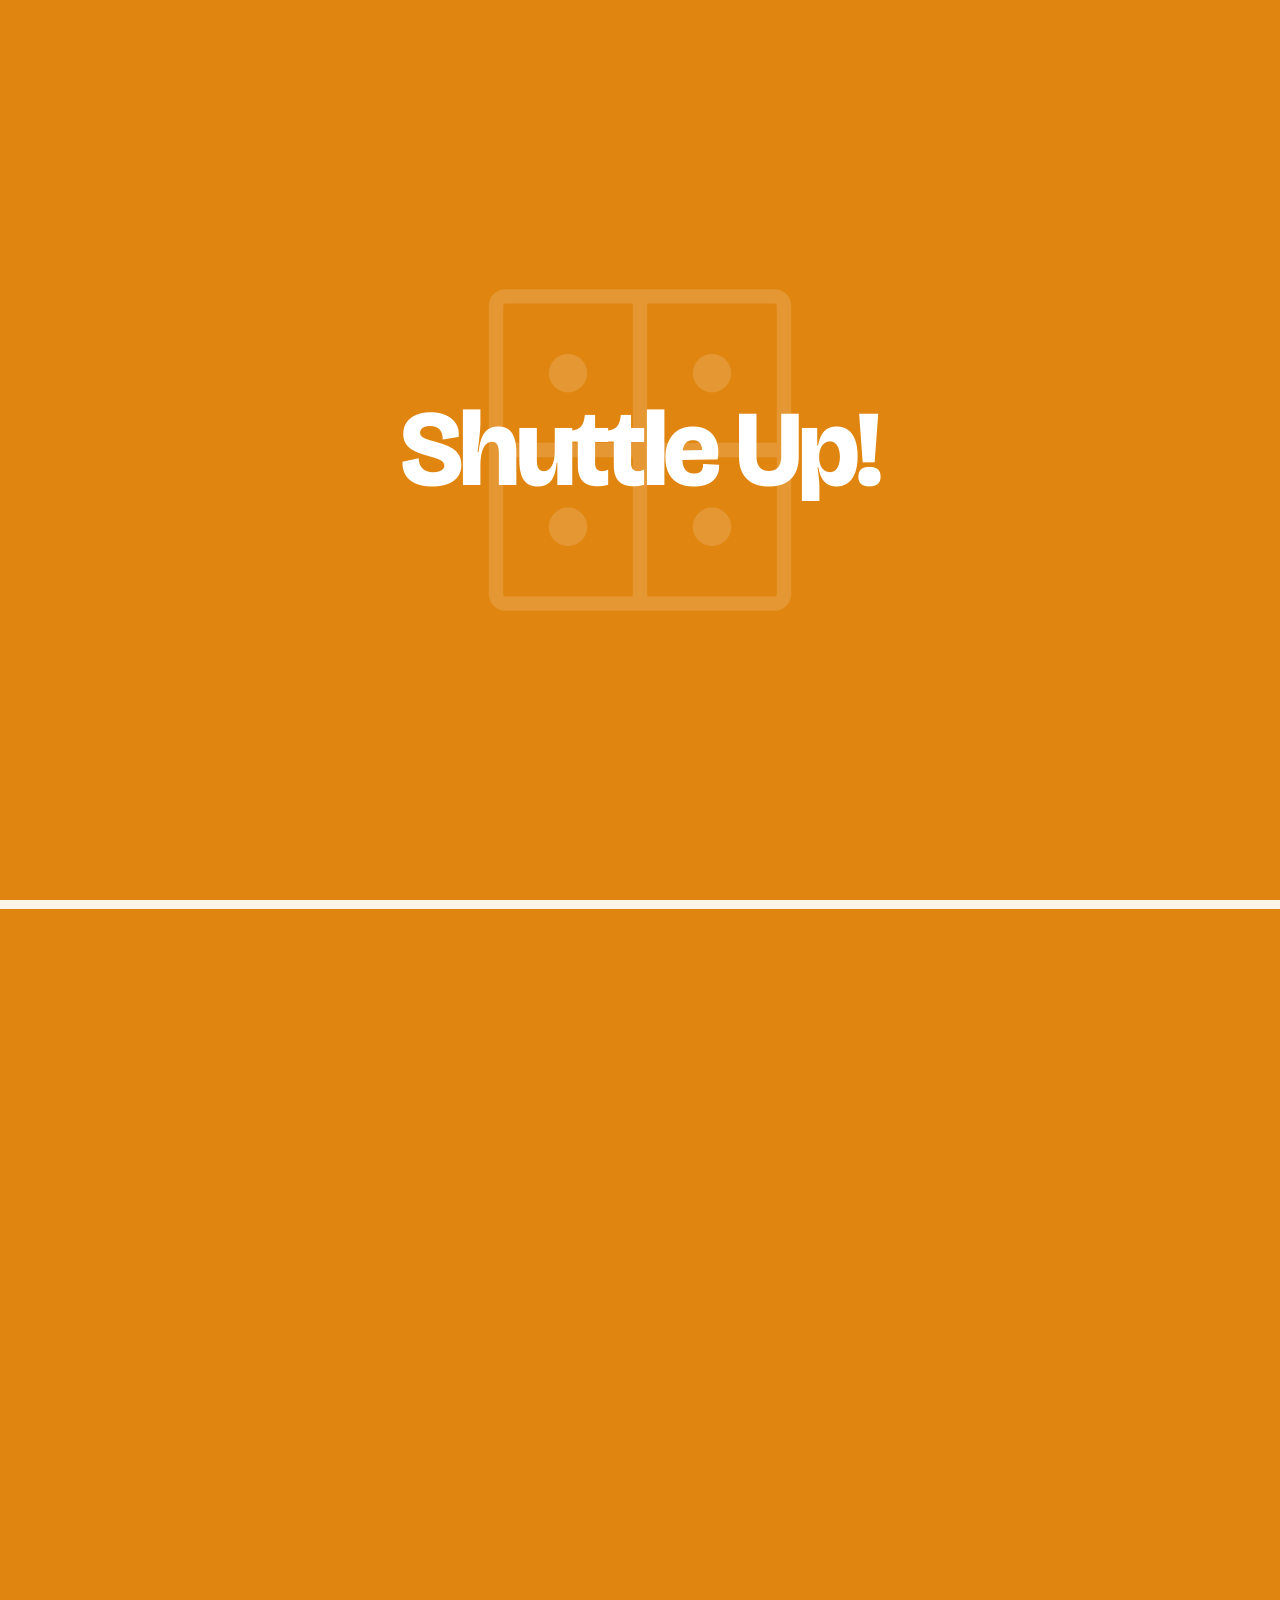
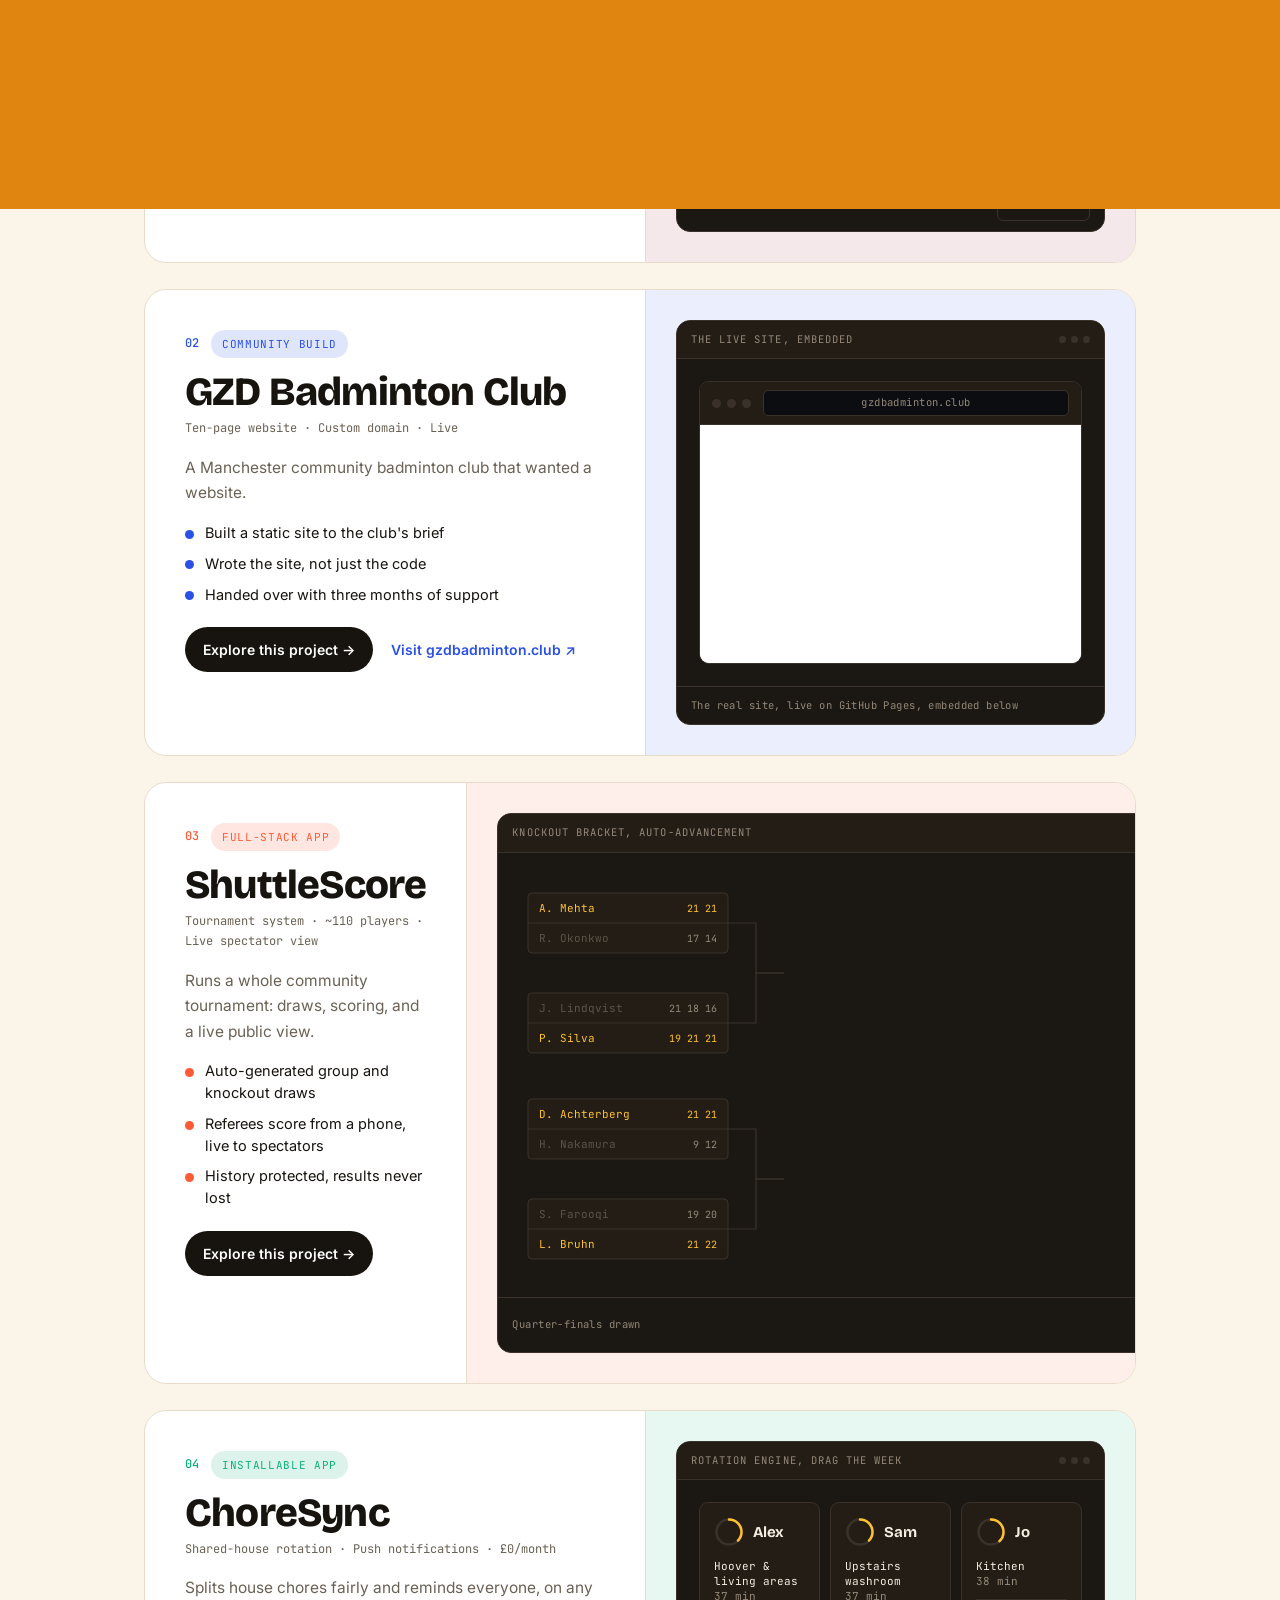
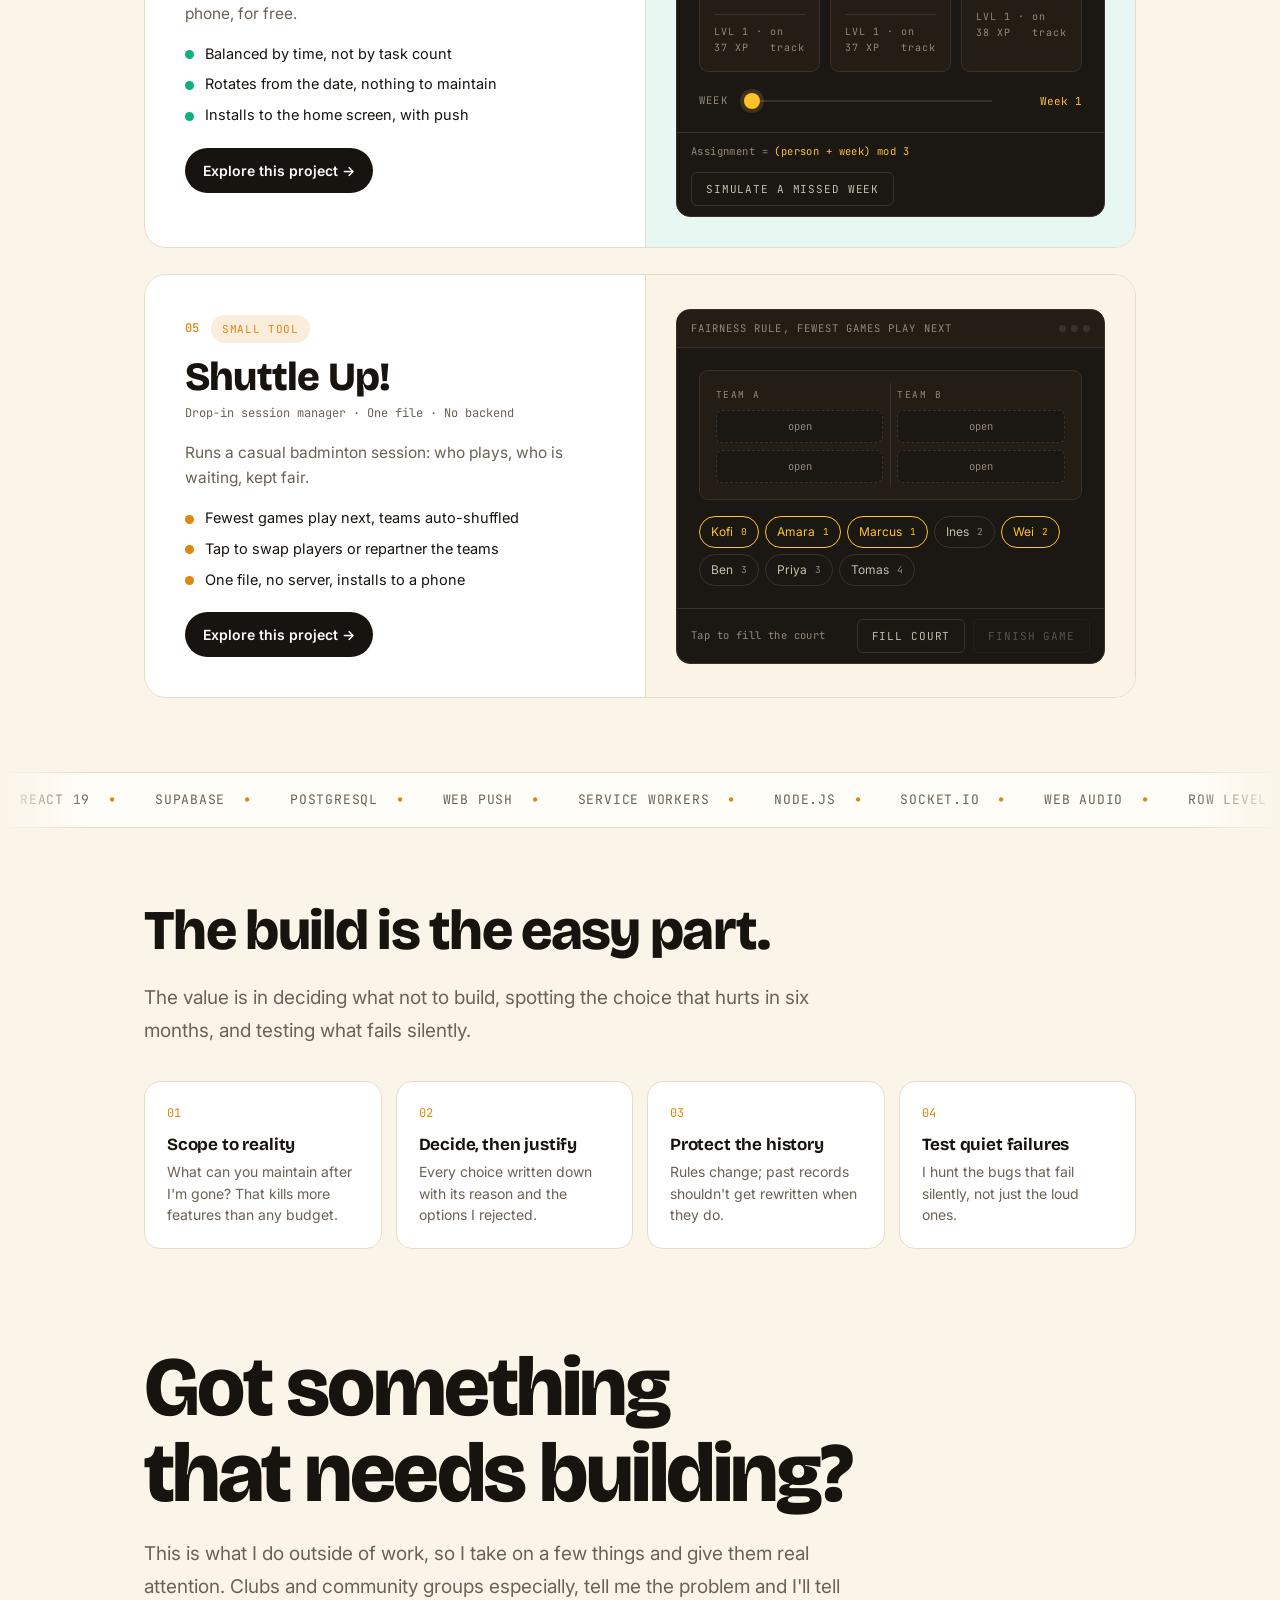
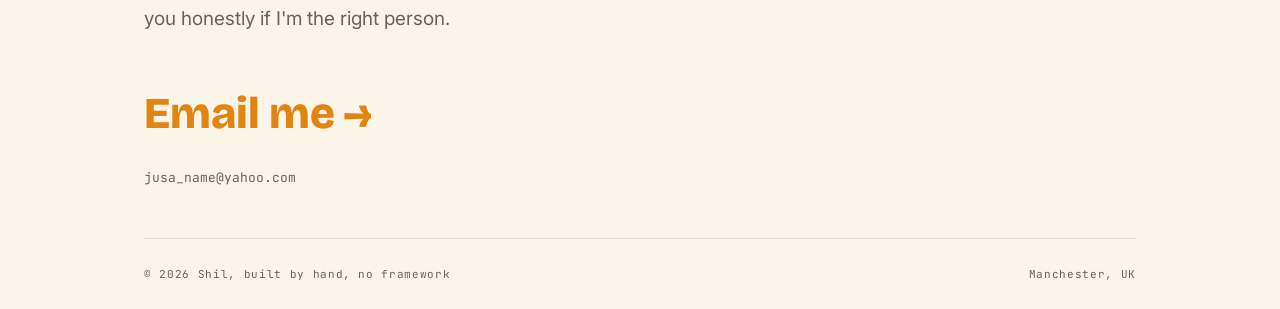
==== commit d7e74523: "Resolved phone and PC overflows" ====
--- a/index.html
+++ b/index.html
@@ -48,7 +48,7 @@
       <span class="ln"><span>the communities</span></span>
       <span class="ln"><span>I'm <span class="mark">actually in.</span></span></span>
     </h1>
-    <p class="hero-sub">A badminton club that needed a website. A tournament with 110 players. A card game my friends play across three countries. None of them are demos, people use all three.</p>
+    <p class="hero-sub">A badminton club that needed a website. A tournament with 110 players. A card game my friends play across countries. None of them are demos, people use all three.</p>
     <div class="hero-meta">
       <span class="tag t1">Web apps</span>
       <span class="tag t2">Club sites</span>
@@ -77,7 +77,7 @@
         <div class="proj-top"><span class="proj-num">01</span><span class="badge">Multiplayer game</span></div>
         <h3>Trickster's Hand</h3>
         <div class="meta">Real-time card game · 2 to 6 players + spectators</div>
-        <p>A card game we play in person, rebuilt so it works with friends across three countries.</p>
+        <p>A card game we play in person, rebuilt so it works with friends across countries.</p>
         <ul class="pts">
           <li>Authoritative server, so no one can cheat</li>
           <li>Reconnect and spectators via a per-tab identity</li>
@@ -269,4 +269,4 @@
 <script src="js/core.js"></script>
 <script src="js/demos.js"></script>
 </body>
-</html>
+</html>
--- a/css/tokens.css
+++ b/css/tokens.css
@@ -52,12 +52,13 @@
 }
 
 *,*::before,*::after{box-sizing:border-box}
-html{-webkit-text-size-adjust:100%;background:var(--paper)}
+*{-webkit-tap-highlight-color:transparent}
+html{-webkit-text-size-adjust:100%;background:var(--paper);overflow-x:hidden}
 html.smooth{scroll-behavior:smooth}
 body{
   margin:0;background:transparent;color:var(--ink);
   font-family:var(--body);font-size:16px;line-height:1.65;
-  -webkit-font-smoothing:antialiased;overflow-x:hidden;
+  -webkit-font-smoothing:antialiased;overflow-x:hidden;max-width:100%;
 }
 img{max-width:100%;display:block}
 a{color:inherit}
--- a/css/layout.css
+++ b/css/layout.css
@@ -69,4 +69,4 @@
 .wipe.cover span:nth-child(3),.wipe.drop span:nth-child(3){transition-delay:.1s}
 .wipe.cover span:nth-child(4),.wipe.drop span:nth-child(4){transition-delay:.15s}
 .wipe.cover span:nth-child(5),.wipe.drop span:nth-child(5){transition-delay:.2s}
-.wipe.cover span:nth-child(6),.wipe.drop span:nth-child(6){transition-delay:.25s}+.wipe.cover span:nth-child(6),.wipe.drop span:nth-child(6){transition-delay:.25s}
--- a/css/components.css
+++ b/css/components.css
@@ -6,16 +6,30 @@
 /* ---------- LIVING BACKGROUND (soft drifting colour shapes) ---------- */
 .bg{position:fixed;inset:0;z-index:-1;overflow:hidden;pointer-events:none}
 .bg span{position:absolute;border-radius:50%;filter:blur(70px);opacity:.5;will-change:transform}
-.bg span:nth-child(1){width:520px;height:520px;background:var(--cobalt);top:-8%;left:-6%;animation:drift1 26s var(--ease-in-out) infinite}
-.bg span:nth-child(2){width:460px;height:460px;background:var(--coral);top:30%;right:-10%;animation:drift2 32s var(--ease-in-out) infinite}
-.bg span:nth-child(3){width:420px;height:420px;background:var(--gold);bottom:-6%;left:18%;animation:drift3 30s var(--ease-in-out) infinite}
-.bg span:nth-child(4){width:400px;height:400px;background:var(--mint);top:52%;left:38%;animation:drift1 36s var(--ease-in-out) infinite reverse}
-@media(max-width:640px){.bg span{filter:blur(50px);opacity:.42}}
+.bg span:nth-child(1){width:44vmax;height:44vmax;background:var(--cobalt);top:-8%;left:-6%;animation:drift1 26s var(--ease-in-out) infinite}
+.bg span:nth-child(2){width:40vmax;height:40vmax;background:var(--coral);top:30%;right:-10%;animation:drift2 32s var(--ease-in-out) infinite}
+.bg span:nth-child(3){width:36vmax;height:36vmax;background:var(--gold);bottom:-6%;left:18%;animation:drift3 30s var(--ease-in-out) infinite}
+.bg span:nth-child(4){width:34vmax;height:34vmax;background:var(--mint);top:52%;left:38%;animation:drift1 36s var(--ease-in-out) infinite reverse}
+/* phones: a fixed + blurred + animated layer re-rasterises on every toolbar
+   resize and stutters the scroll, so swap it for cheap static page tints */
+@media(max-width:760px){
+  .bg{display:none}
+  /* solid rgba washes (no color-mix, works everywhere), clearly visible but static */
+  html{background:
+    radial-gradient(72vmax 72vmax at 6% -10%, rgba(43,80,230,.16), transparent 60%),
+    radial-gradient(66vmax 66vmax at 102% 16%, rgba(255,90,54,.15), transparent 58%),
+    radial-gradient(62vmax 62vmax at 26% 114%, rgba(255,194,46,.17), transparent 60%),
+    radial-gradient(50vmax 50vmax at 88% 96%, rgba(15,176,122,.13), transparent 60%),
+    var(--paper);
+  }
+}
 
 /* ---------- INTRO SPLASH ---------- */
-.intro{position:fixed;inset:0;z-index:9999;display:flex;align-items:center;justify-content:center;pointer-events:none}
+.intro{position:fixed;inset:0;z-index:9999;overflow:hidden;pointer-events:none}
 .intro .panel{position:absolute;inset:0;display:flex;align-items:center;justify-content:center;opacity:0}
-.intro .panel h2{font-family:var(--display);font-weight:800;font-size:clamp(40px,9vw,120px);letter-spacing:-.04em;color:#fff;margin:0;padding:0 6vw;text-align:center}
+.intro .panel .shape{position:absolute;top:50%;left:50%;transform:translate(-50%,-50%);width:min(72vw,480px);height:min(72vw,480px);opacity:.15;stroke:#fff;stroke-width:3;fill:none}
+.intro .panel .shape .f{fill:#fff;stroke:none}
+.intro .panel h2{position:relative;font-family:var(--display);font-weight:800;font-size:clamp(38px,8.5vw,108px);letter-spacing:-.04em;color:#fff;margin:0;padding:0 8vw;text-align:center;line-height:1}
 .intro.done{opacity:0;transition:opacity .5s var(--ease)}
 
 /* ---------- HERO ---------- */
@@ -165,13 +179,15 @@
 .sf-url{font-family:var(--mono);font-size:10.5px;color:var(--ink-3);letter-spacing:.04em;background:#0b0d11;border:1px solid var(--line);border-radius:5px;padding:3px 12px;flex:1;text-align:center;overflow:hidden;text-overflow:ellipsis;white-space:nowrap}
 .sf-view{position:relative;aspect-ratio:16/10;background:#0b0d11;overflow:hidden}
 .sf-poster{position:absolute;inset:0;background-size:cover;background-position:top center;background-repeat:no-repeat;background-color:#141721}
-.sf-view iframe{position:absolute;inset:0;width:100%;height:100%;border:0;opacity:0;transition:opacity .6s var(--ease);background:#fff}
+/* renders the site at desktop width then scales down to a mini browser thumbnail;
+   non-interactive so the cursor passes through and it never captures events */
+.sf-view iframe{position:absolute;top:0;left:0;width:1280px;height:800px;border:0;opacity:0;transition:opacity .6s var(--ease);background:#fff;transform-origin:0 0;pointer-events:none}
 .sf-view iframe.ready{opacity:1}
 .sf-fallback{position:absolute;inset:0;display:none;flex-direction:column;align-items:center;justify-content:center;gap:12px;text-align:center;padding:20px;background:rgba(11,13,17,.62)}
 .siteframe.failed .sf-fallback{display:flex}
 
 /* bracket */
-.bracket{width:100%;height:auto;display:block;font-family:var(--mono)}
+.bracket{width:760px;max-width:none;height:auto;display:block;font-family:var(--mono)}
 .bk-box{fill:var(--bg-raise-2);stroke:var(--line);stroke-width:1}
 .bk-name{fill:var(--ink-2);font-size:11px}
 .bk-name.win{fill:var(--volt)}
@@ -183,8 +199,10 @@
 .bk-slot.in{opacity:1}
 .bk-champ rect{fill:none;stroke:var(--volt);stroke-width:1.2}
 .bk-champ text{fill:var(--volt);font-size:11px;letter-spacing:.1em}
-.bracket-scroll{overflow-x:auto;-webkit-overflow-scrolling:touch}
-.bracket-scroll>svg{min-width:660px}
+.bracket-scroll{overflow-x:auto;-webkit-overflow-scrolling:touch;scrollbar-width:thin;scrollbar-color:var(--line) transparent}
+.bracket-scroll::-webkit-scrollbar{height:7px}
+.bracket-scroll::-webkit-scrollbar-thumb{background:var(--line);border-radius:7px}
+.bracket-scroll::-webkit-scrollbar-track{background:transparent}
 
 /* rotation */
 .rot-grid{display:grid;grid-template-columns:repeat(3,1fr);gap:10px}
@@ -275,3 +293,12 @@
 .next-proj a:hover{color:var(--accent);gap:22px}
 .back-link{font-family:var(--mono);font-size:11px;letter-spacing:.1em;text-transform:uppercase;color:var(--ink2);text-decoration:none;display:inline-flex;gap:9px;align-items:center;transition:color .3s var(--ease),gap .3s var(--ease)}
 .back-link:hover{color:var(--ink);gap:14px}
+
+/* ---------- TOUCH TARGETS (phones / coarse pointers) ---------- */
+@media(pointer:coarse){
+  .btn{min-height:42px;padding:11px 16px;font-size:11.5px}
+  .qchip{padding:9px 13px;font-size:12.5px}
+  .court .chip{padding:11px 12px}
+  .hand .card{width:56px;height:80px}
+  .cta,.link-accent,.nav-pill,.back-link{padding-top:12px;padding-bottom:12px}
+}
--- a/css/motion.css
+++ b/css/motion.css
@@ -13,7 +13,8 @@
 @keyframes drift1{0%,100%{transform:translate(0,0)}33%{transform:translate(70px,50px)}66%{transform:translate(-40px,30px)}}
 @keyframes drift2{0%,100%{transform:translate(0,0)}33%{transform:translate(-60px,40px)}66%{transform:translate(30px,-50px)}}
 @keyframes drift3{0%,100%{transform:translate(0,0)}33%{transform:translate(50px,-40px)}66%{transform:translate(-50px,-20px)}}
-@keyframes introIn{0%{opacity:0;transform:translateY(18px)}30%{opacity:1;transform:translateY(0)}70%{opacity:1;transform:translateY(0)}100%{opacity:0;transform:translateY(-18px)}}
+@keyframes introIn{from{opacity:0;transform:scale(1.04)}to{opacity:1;transform:none}}
+@keyframes introTitle{from{opacity:0;transform:translateY(22px)}to{opacity:1;transform:none}}
 
 /* hero load sequence */
 .loaded .shuttle{animation:fly 1.7s var(--ease) .2s forwards}
@@ -53,4 +54,4 @@
   .marquee-track{animation:none;transform:none}
   .sec h2::after{display:none}
   .magnet{transform:none!important}
-}+}
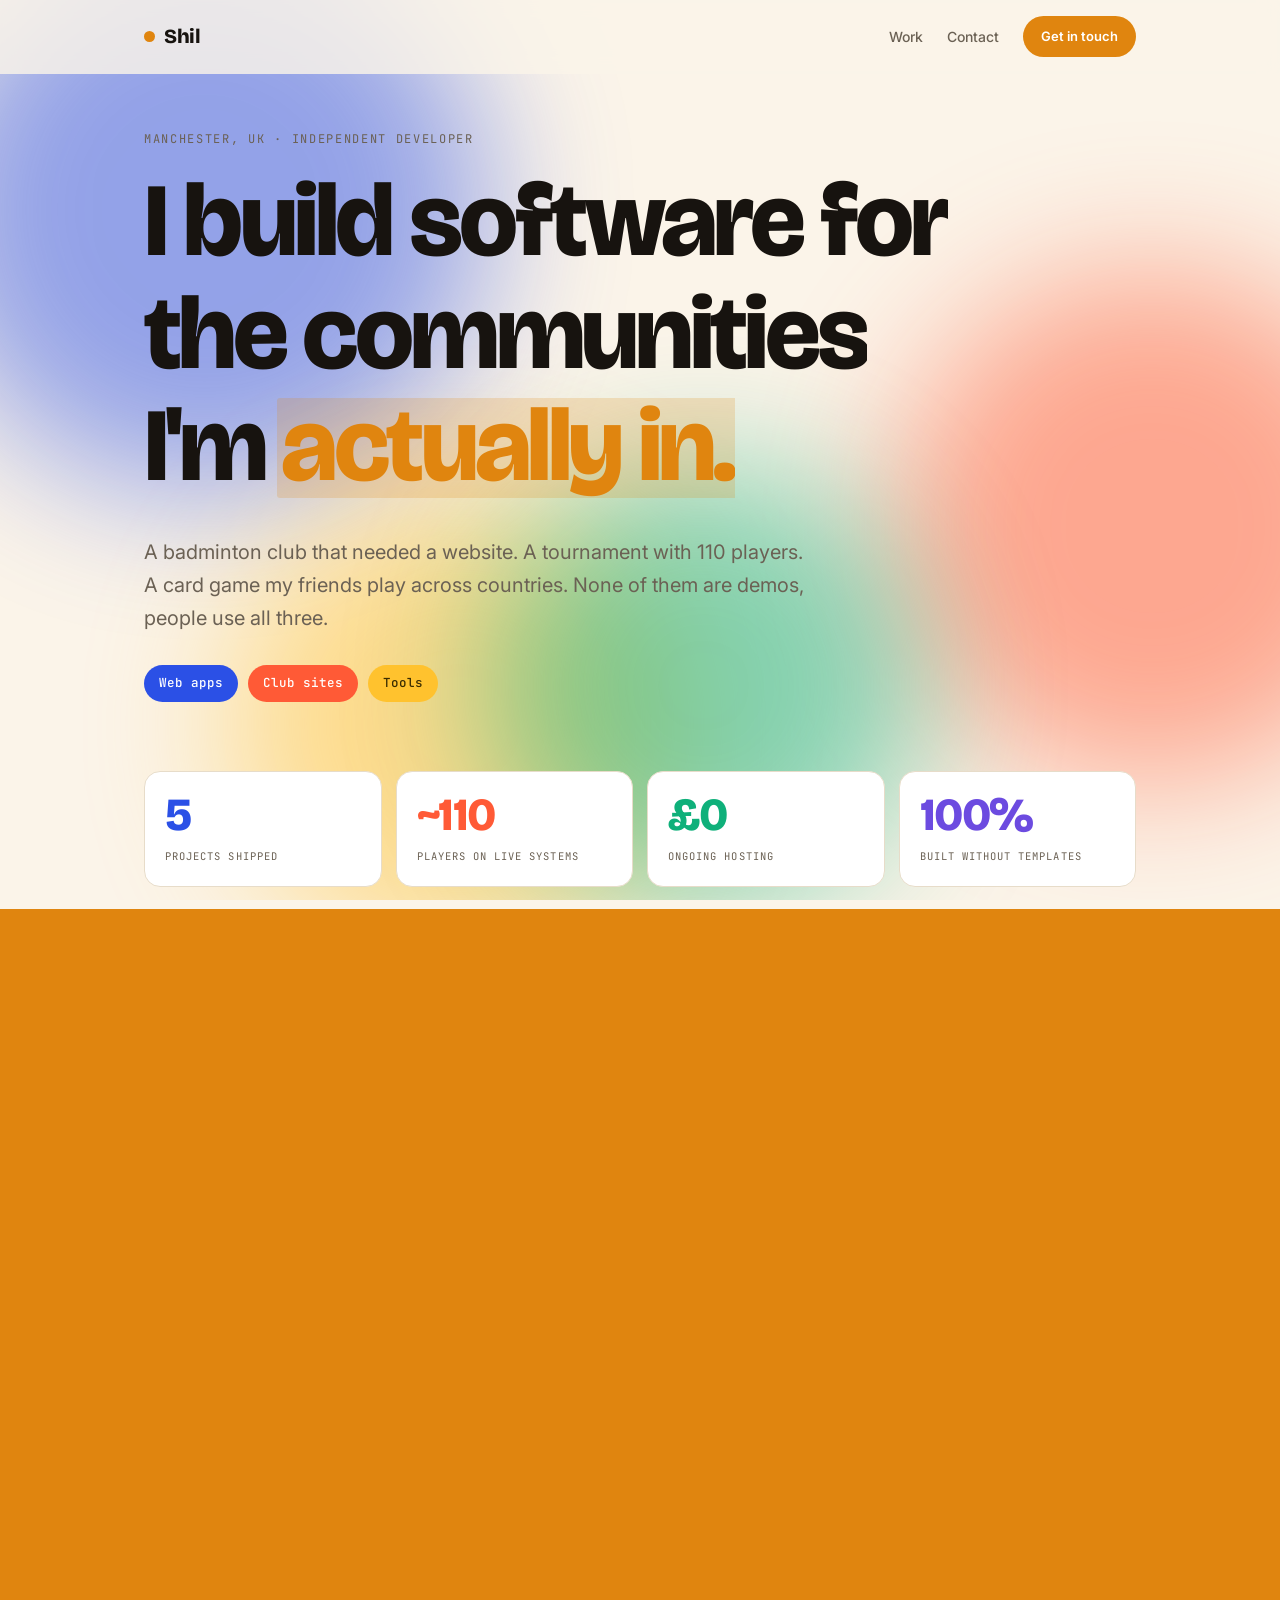
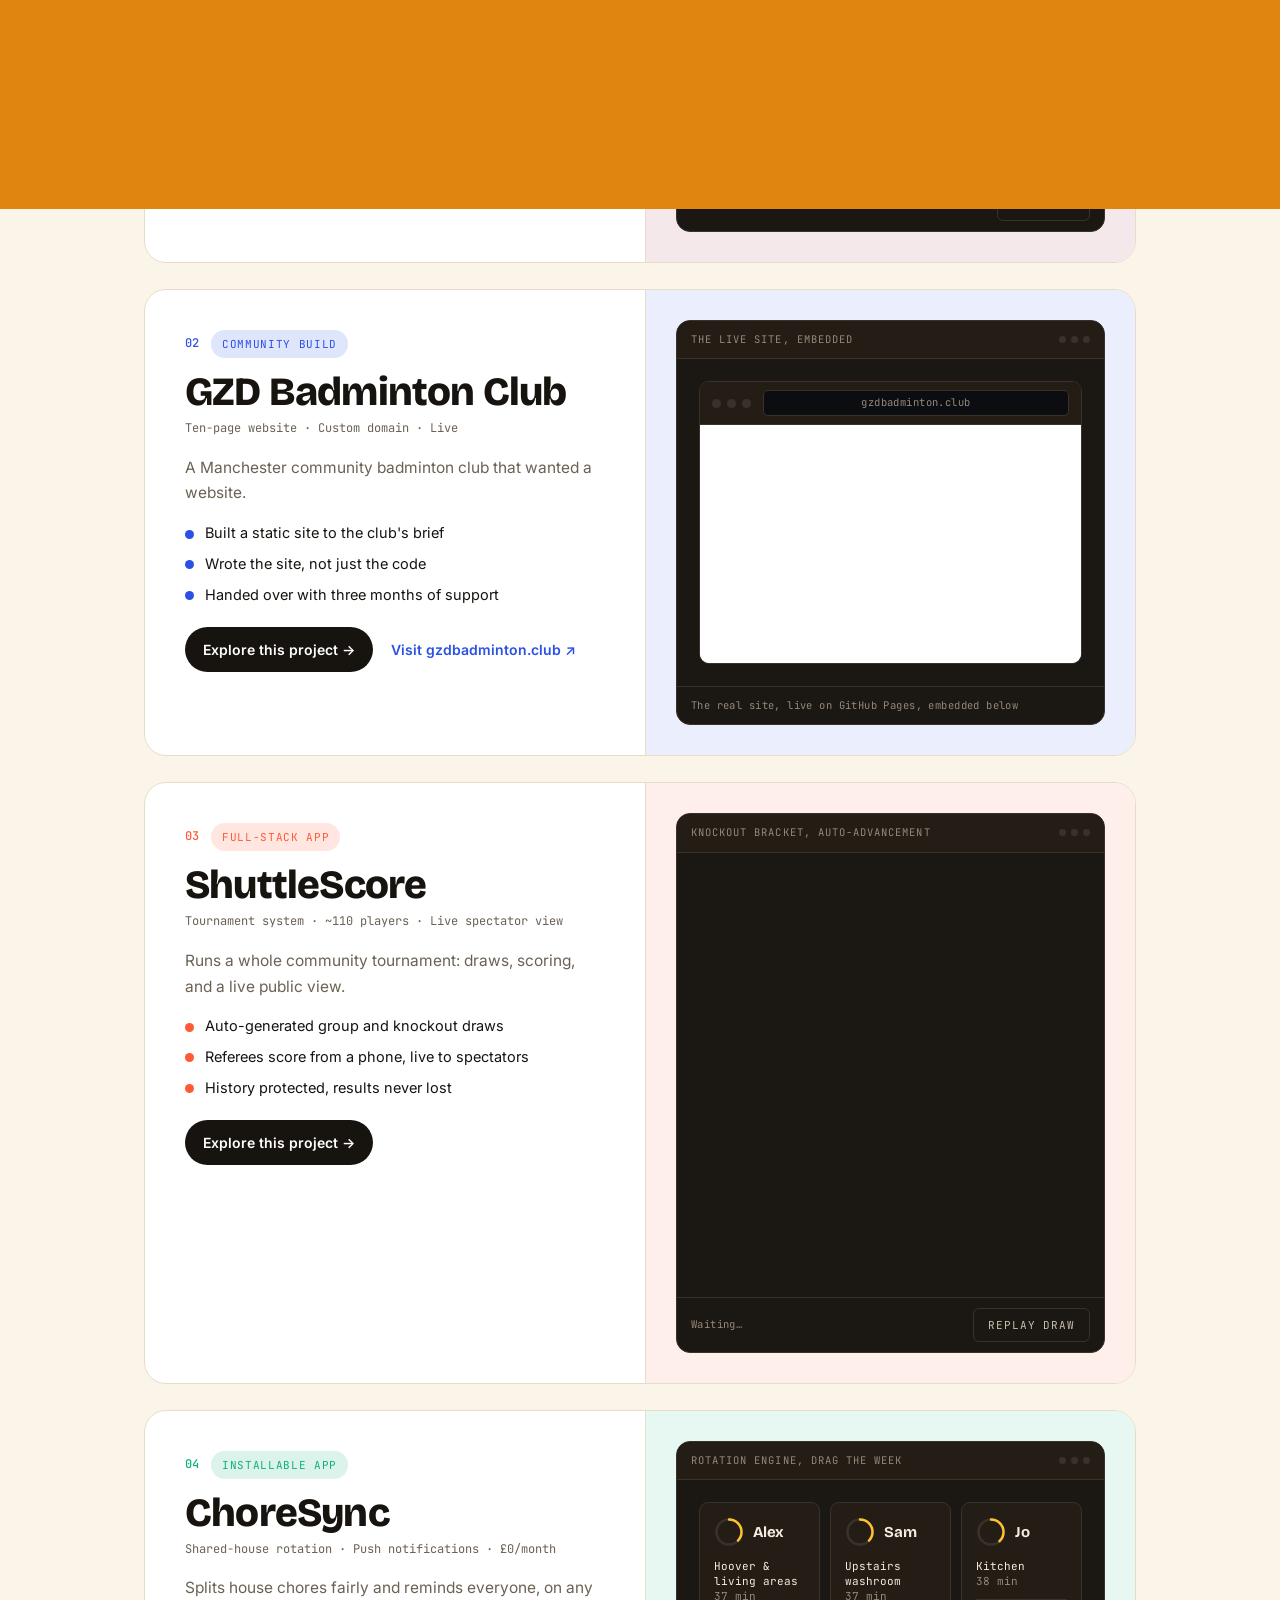
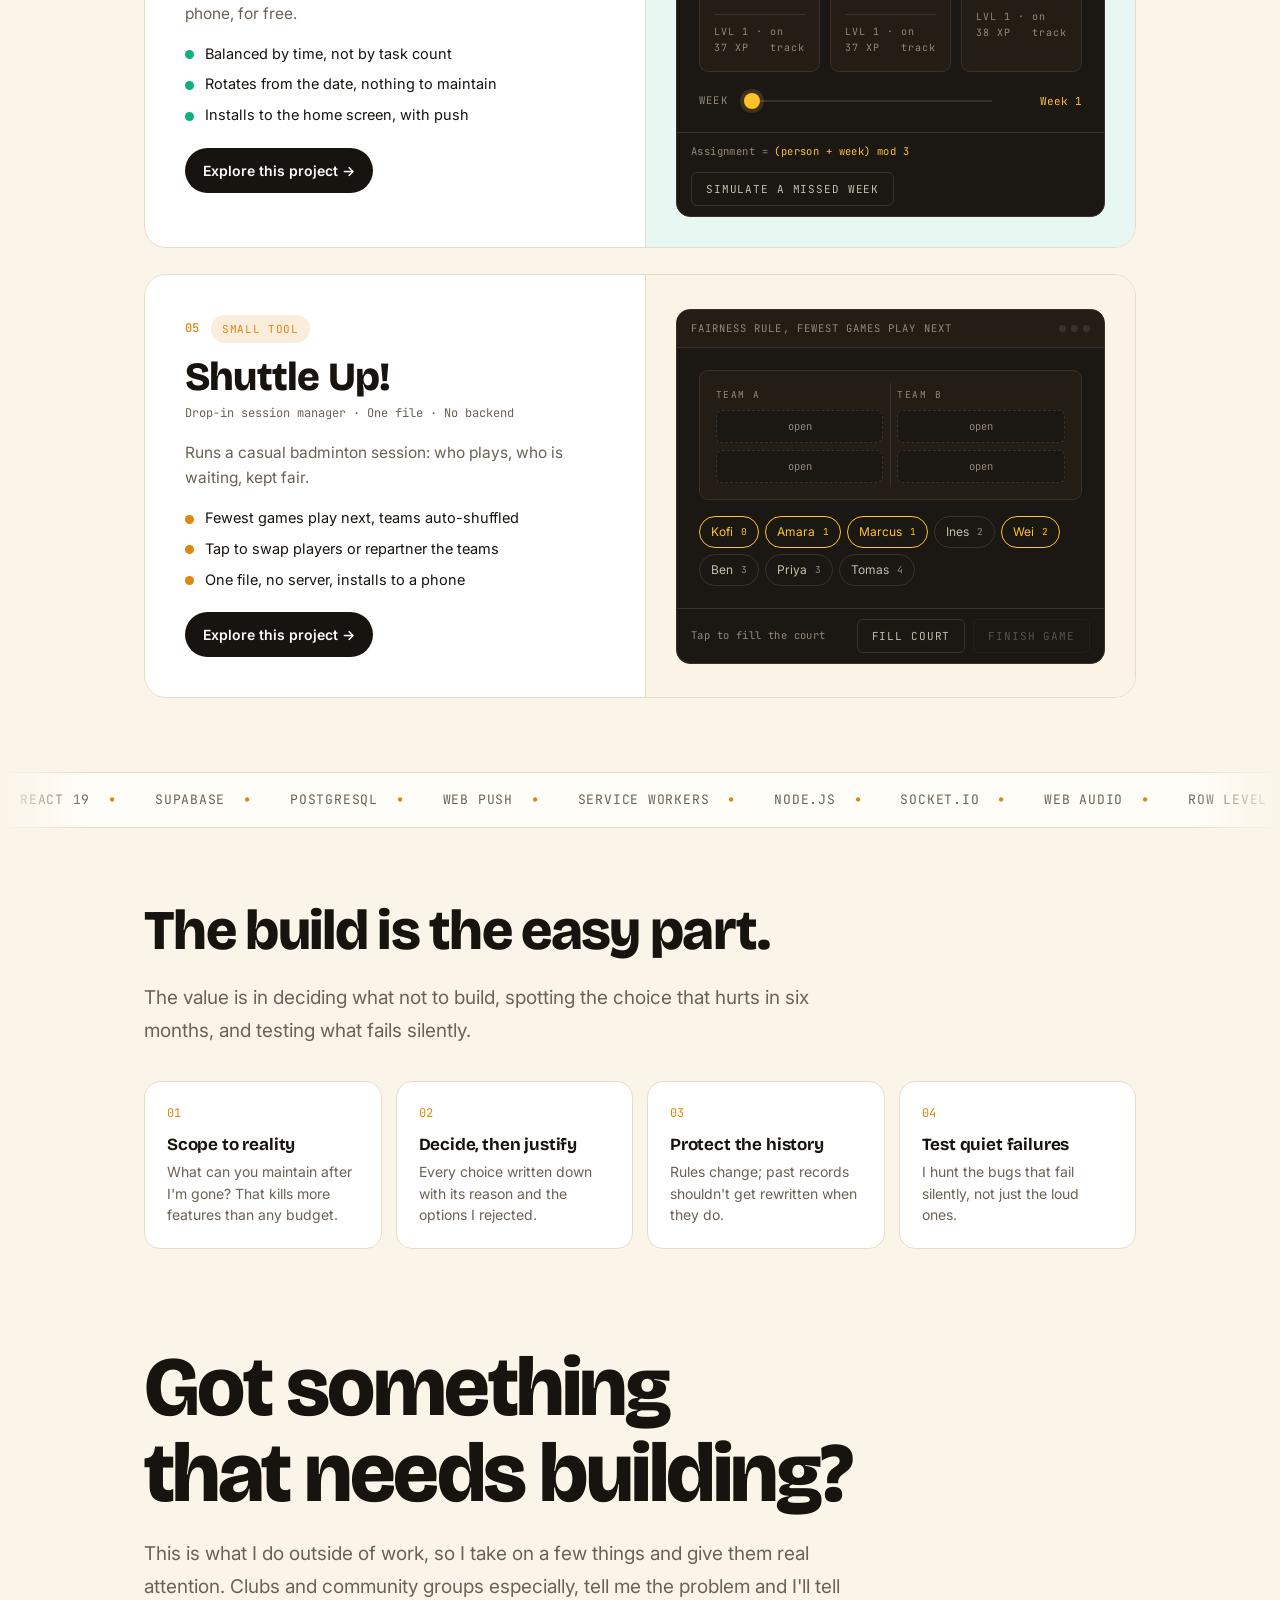
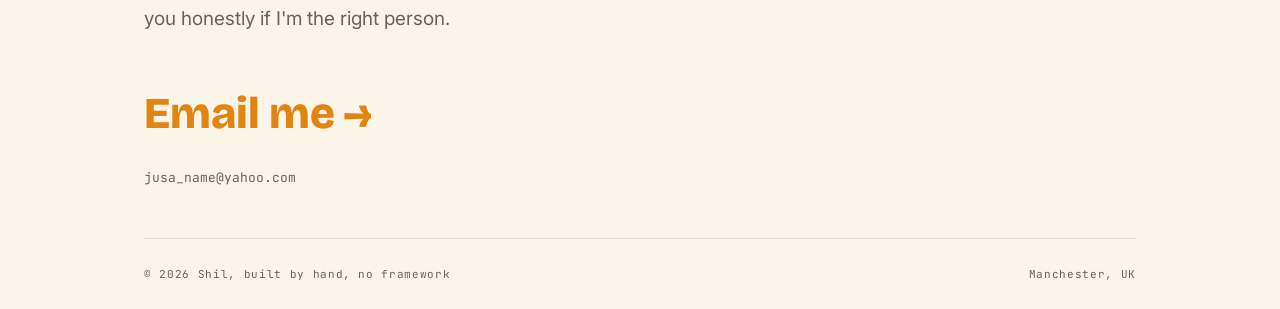
==== commit cb4c6b23: "Made project transitions more seamless" ====
--- a/index.html
+++ b/index.html
@@ -3,6 +3,7 @@
 <head>
 <meta charset="utf-8">
 <meta name="viewport" content="width=device-width, initial-scale=1">
+<script>try{var W=sessionStorage;if(W.getItem('wipeIn')==='1'){document.documentElement.classList.add('wipe-in');var C=W.getItem('wipeCol');if(C)document.documentElement.style.setProperty('--wipe-col',C);W.removeItem('wipeIn');W.removeItem('wipeCol');setTimeout(function(){document.documentElement.classList.remove('wipe-in');},1600);}}catch(e){}</script>
 <title>Shil · I build software for the communities I'm actually in</title>
 <meta name="description" content="Independent developer. Real tools for real communities: tournament systems, club websites, scheduling apps. Everything is live and in use.">
 <meta name="theme-color" content="#FBF4E9">
--- a/css/layout.css
+++ b/css/layout.css
@@ -61,12 +61,13 @@
   display:grid;grid-template-columns:repeat(6,1fr);
 }
 /* columns rise up to cover when leaving, then drop back down to reveal on arrival */
-.wipe span{background:var(--accent);transform:translateY(101%)}
+.wipe span{background:var(--wipe-col,var(--accent));transform:translateY(101%)}
 .wipe.cover span{transform:translateY(0);transition:transform .5s var(--ease)}
-.wipe.hold span{transform:translateY(0)}
+/* set by the head script before first paint, so the incoming page starts covered */
+html.wipe-in .wipe span{transform:translateY(0)}
 .wipe.drop span{transform:translateY(101%);transition:transform .55s var(--ease)}
 .wipe.cover span:nth-child(2),.wipe.drop span:nth-child(2){transition-delay:.05s}
 .wipe.cover span:nth-child(3),.wipe.drop span:nth-child(3){transition-delay:.1s}
 .wipe.cover span:nth-child(4),.wipe.drop span:nth-child(4){transition-delay:.15s}
 .wipe.cover span:nth-child(5),.wipe.drop span:nth-child(5){transition-delay:.2s}
-.wipe.cover span:nth-child(6),.wipe.drop span:nth-child(6){transition-delay:.25s}
+.wipe.cover span:nth-child(6),.wipe.drop span:nth-child(6){transition-delay:.25s}
--- a/css/components.css
+++ b/css/components.css
@@ -102,6 +102,9 @@
 .proj:hover{transform:translateY(-4px);box-shadow:0 18px 44px rgba(23,19,15,.09)}
 .proj-grid{display:grid;grid-template-columns:1.02fr 1fr;align-items:stretch}
 @media(max-width:900px){.proj-grid{grid-template-columns:1fr}}
+/* grid/flex children default to min-width:auto and won't shrink below their
+   content; min-width:0 lets the demo stay card-width so inner demos can scroll */
+.proj-grid>*,.detail-grid>*{min-width:0}
 .proj-copy{padding:clamp(24px,3.2vw,40px)}
 .proj-top{display:flex;align-items:center;gap:12px;margin-bottom:14px}
 .proj-num{font-family:var(--mono);font-size:12px;color:var(--pa,var(--accent));font-weight:500}
@@ -125,7 +128,7 @@
 .link-accent{color:var(--pa,var(--accent));font-weight:600;font-size:14px;text-decoration:none;display:inline-flex;gap:6px;align-items:center;transition:gap .3s var(--ease)}
 .link-accent:hover{gap:11px}
 .proj-demo-wrap{
-  padding:clamp(20px,2.6vw,30px);display:flex;align-items:center;
+  padding:clamp(20px,2.6vw,30px);display:flex;align-items:center;min-width:0;
   background:color-mix(in srgb,var(--pa,var(--accent)) 10%,var(--panel));
   border-left:1.5px solid var(--hair);
 }
@@ -157,8 +160,10 @@
    ============================================================ */
 .demo{
   background:var(--bg-raise);border:1px solid var(--line);border-radius:14px;
-  overflow:hidden;position:relative;width:100%;color:var(--ink);
-}
+  overflow:hidden;position:relative;width:100%;min-width:0;max-width:100%;color:var(--ink);
+}
+.demo-body{min-width:0}
+.bracket-scroll{max-width:100%}
 .demo-bar{display:flex;align-items:center;justify-content:space-between;gap:12px;padding:10px 14px;border-bottom:1px solid var(--line);background:var(--bg-raise-2)}
 .demo-bar em{font-style:normal;font-family:var(--mono);font-size:10.5px;letter-spacing:.1em;text-transform:uppercase;color:var(--ink-3)}
 .dots{display:flex;gap:5px}
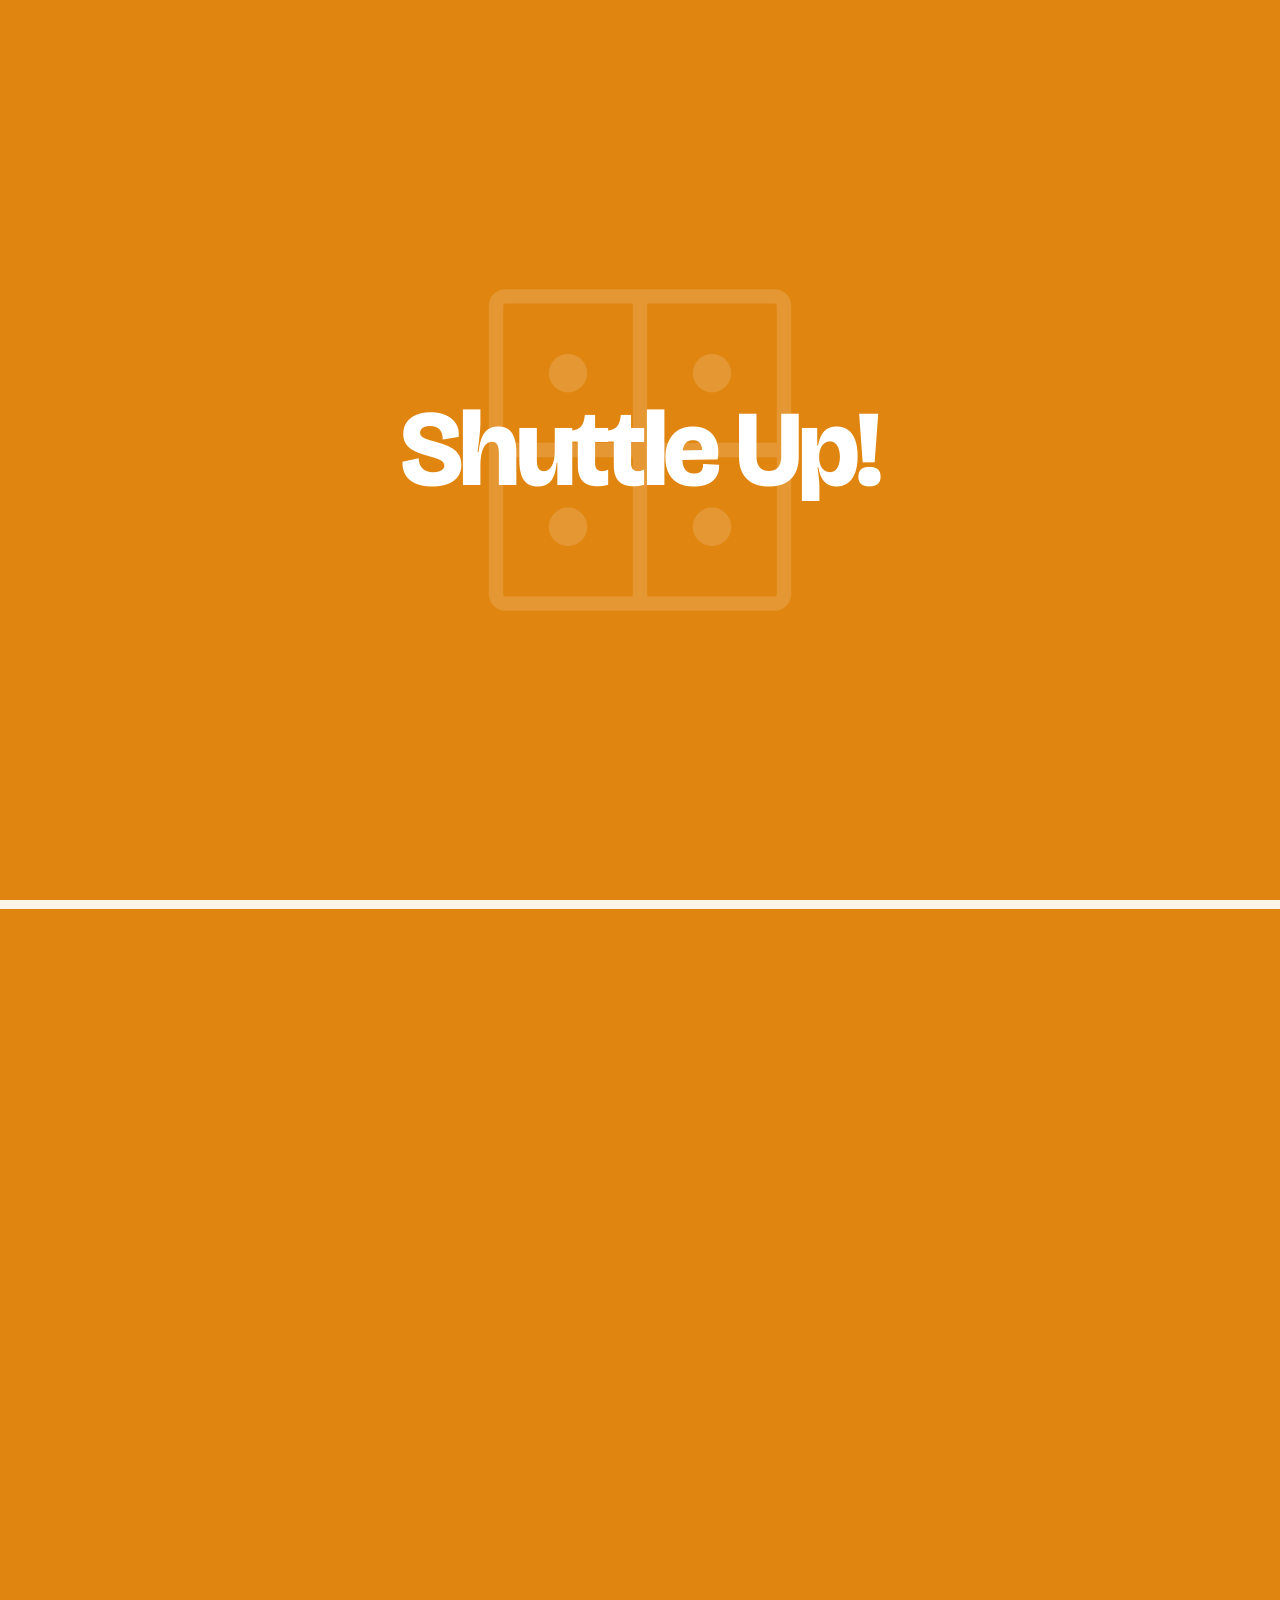
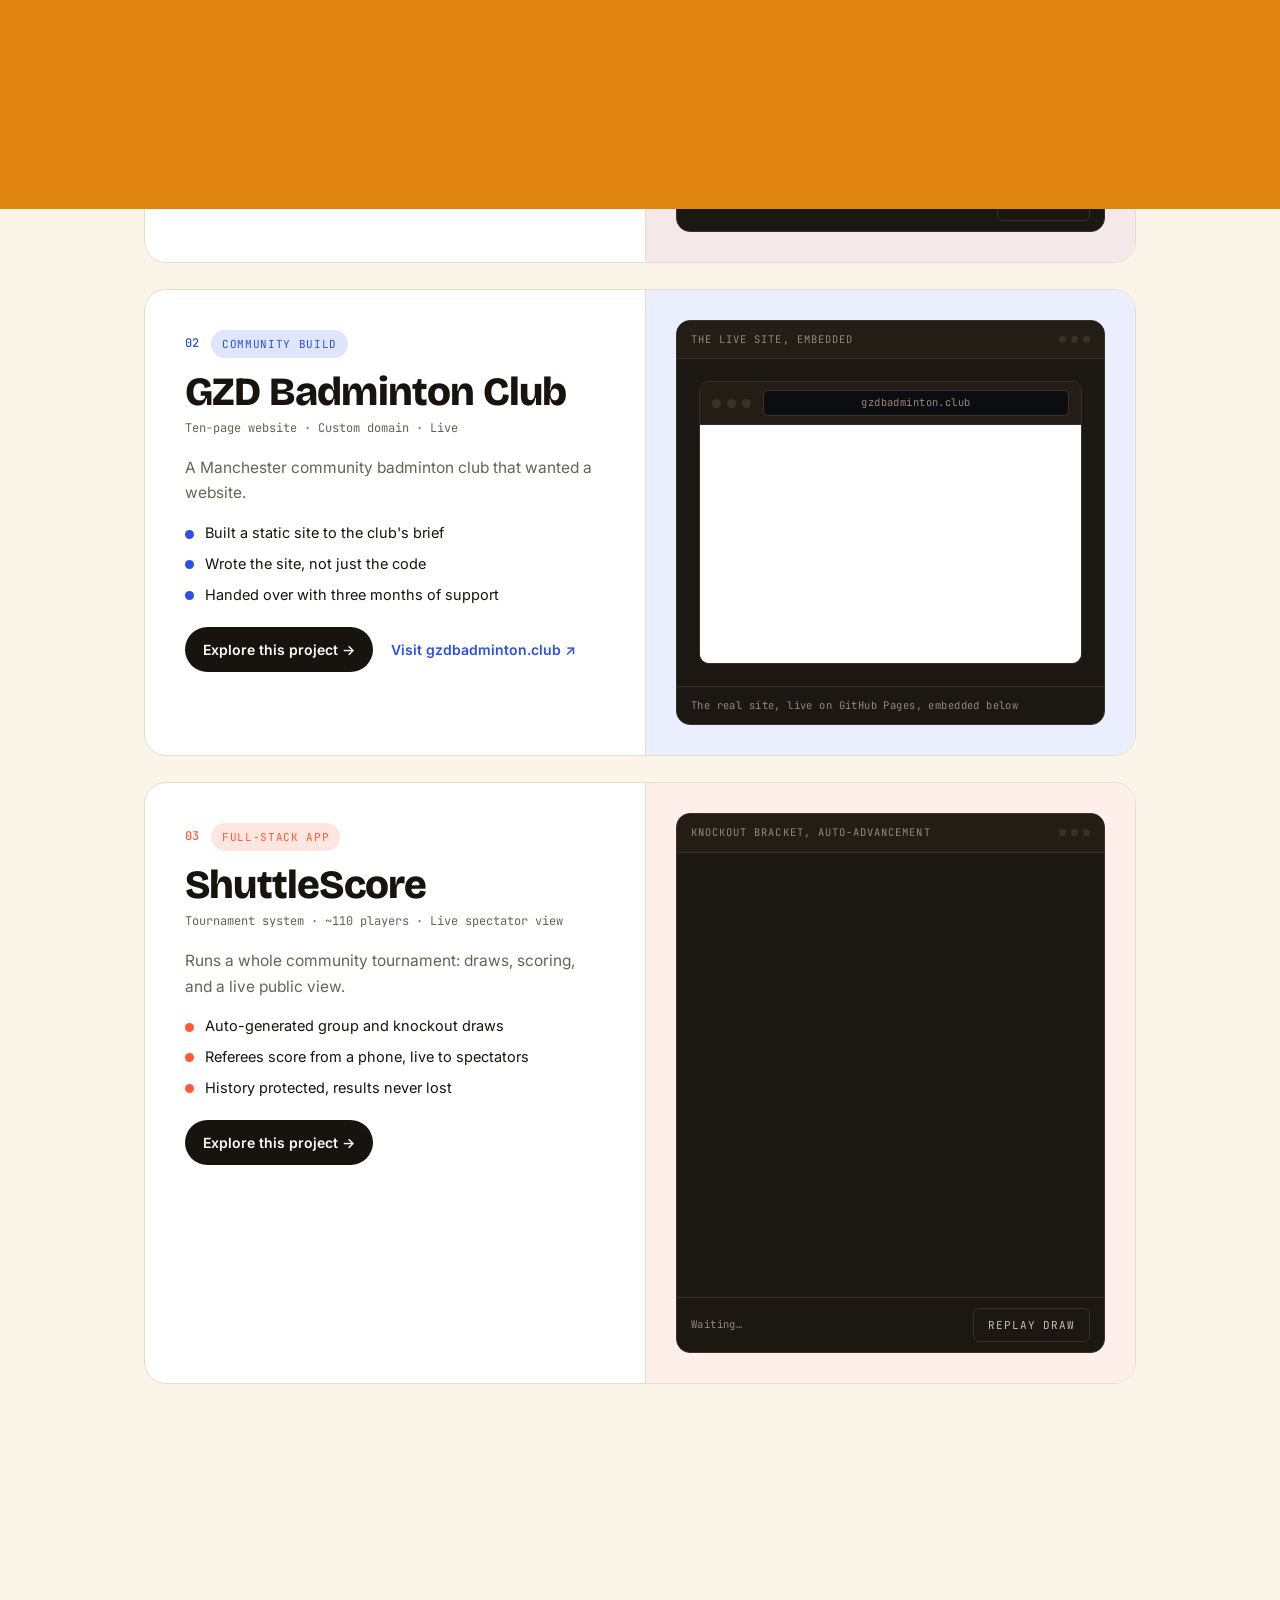
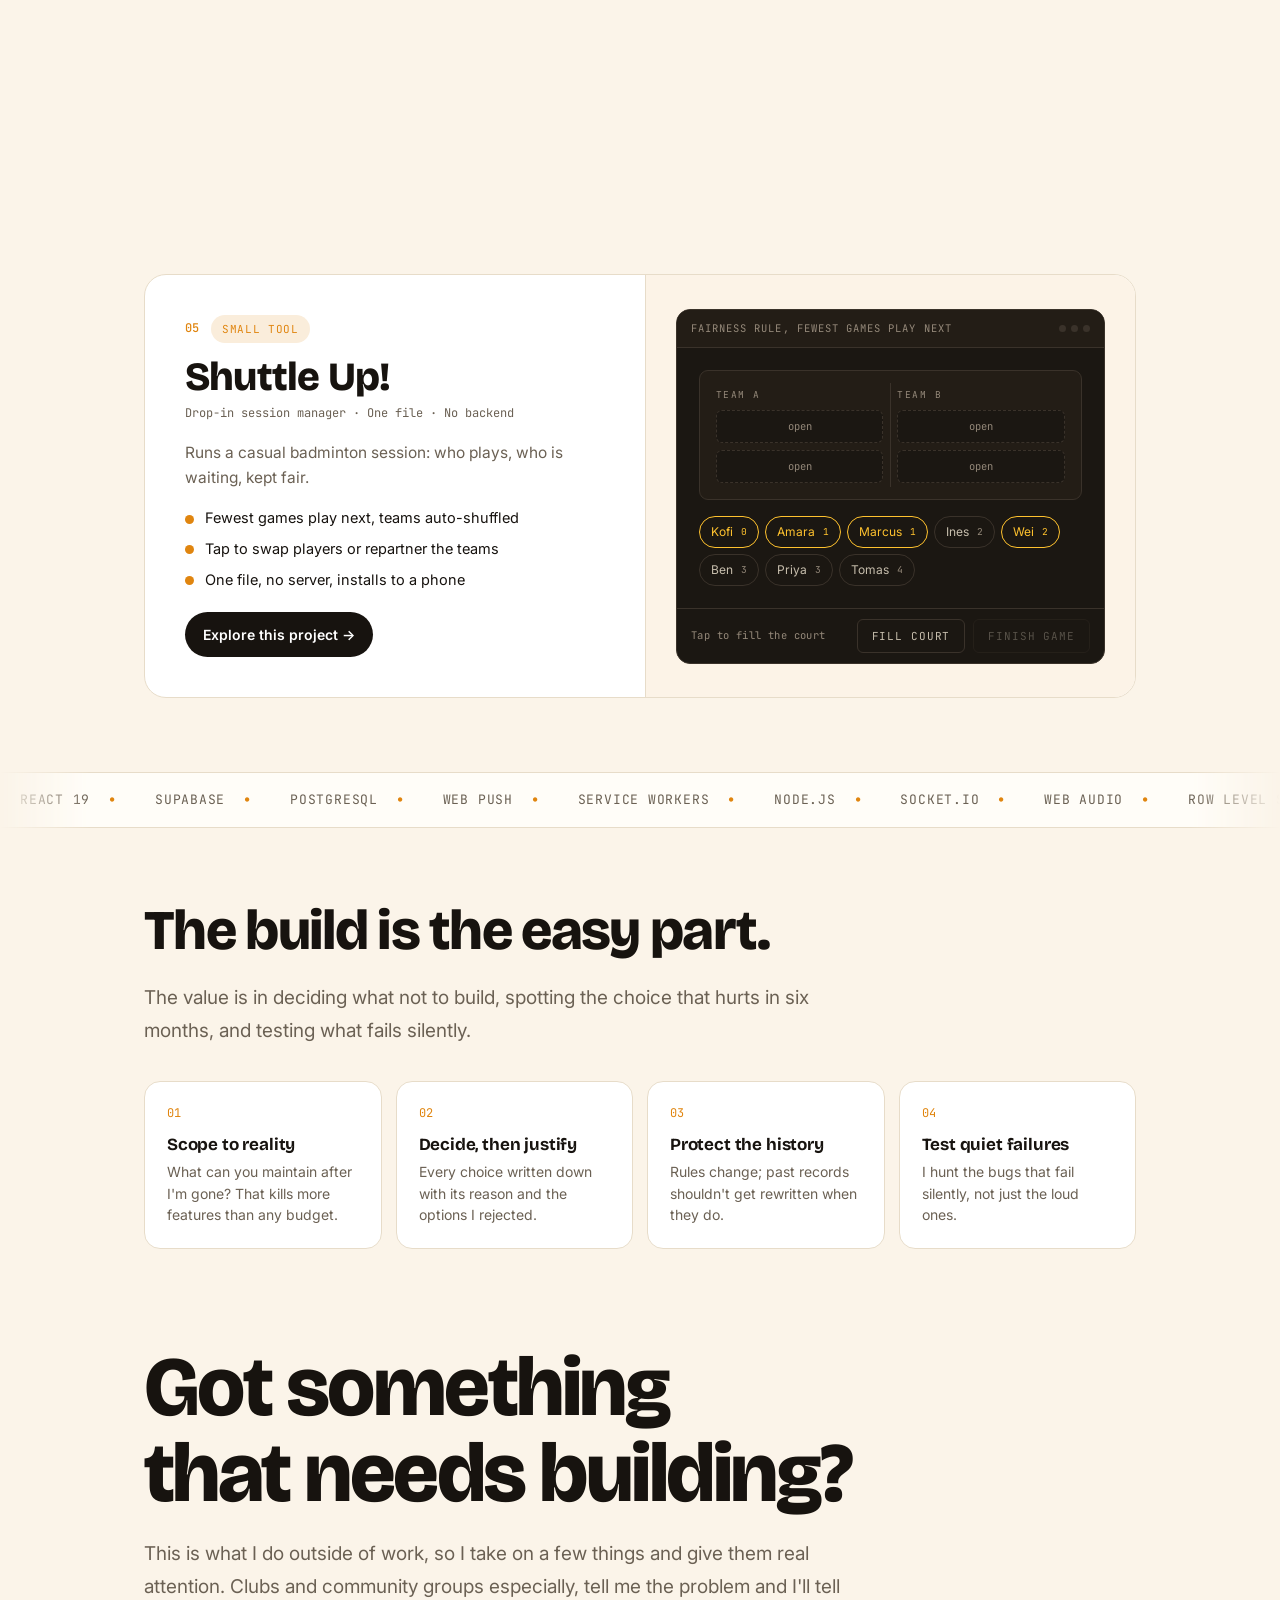
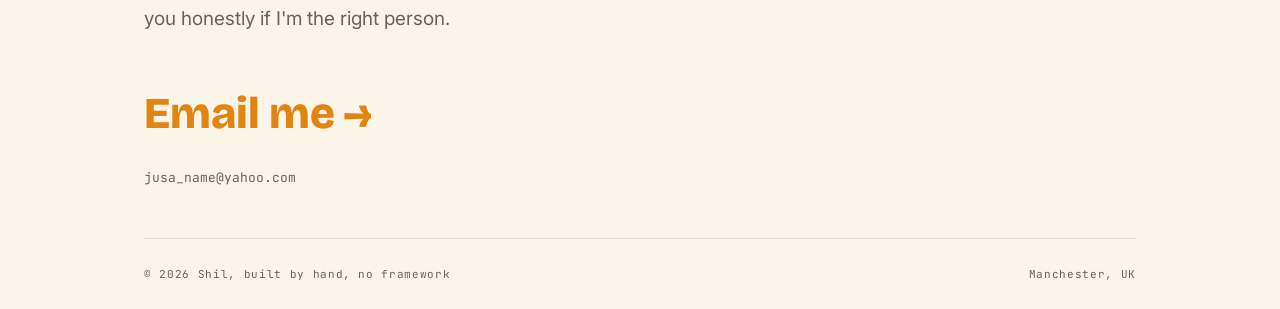
==== commit f40407f5: "Modified icons on shared link to centre it" ====
--- a/index.html
+++ b/index.html
@@ -270,4 +270,4 @@
 <script src="js/core.js"></script>
 <script src="js/demos.js"></script>
 </body>
-</html>+</html>
--- a/css/layout.css
+++ b/css/layout.css
@@ -70,4 +70,4 @@
 .wipe.cover span:nth-child(3),.wipe.drop span:nth-child(3){transition-delay:.1s}
 .wipe.cover span:nth-child(4),.wipe.drop span:nth-child(4){transition-delay:.15s}
 .wipe.cover span:nth-child(5),.wipe.drop span:nth-child(5){transition-delay:.2s}
-.wipe.cover span:nth-child(6),.wipe.drop span:nth-child(6){transition-delay:.25s}+.wipe.cover span:nth-child(6),.wipe.drop span:nth-child(6){transition-delay:.25s}
--- a/css/components.css
+++ b/css/components.css
@@ -12,16 +12,11 @@
 .bg span:nth-child(4){width:34vmax;height:34vmax;background:var(--mint);top:52%;left:38%;animation:drift1 36s var(--ease-in-out) infinite reverse}
 /* phones: a fixed + blurred + animated layer re-rasterises on every toolbar
    resize and stutters the scroll, so swap it for cheap static page tints */
+/* phones: plain cream, no animated blobs and no coloured gradient, so the
+   mobile toolbar's reveal on scroll never flashes an odd colour band */
 @media(max-width:760px){
   .bg{display:none}
-  /* solid rgba washes (no color-mix, works everywhere), clearly visible but static */
-  html{background:
-    radial-gradient(72vmax 72vmax at 6% -10%, rgba(43,80,230,.16), transparent 60%),
-    radial-gradient(66vmax 66vmax at 102% 16%, rgba(255,90,54,.15), transparent 58%),
-    radial-gradient(62vmax 62vmax at 26% 114%, rgba(255,194,46,.17), transparent 60%),
-    radial-gradient(50vmax 50vmax at 88% 96%, rgba(15,176,122,.13), transparent 60%),
-    var(--paper);
-  }
+  html{background:var(--paper)}
 }
 
 /* ---------- INTRO SPLASH ---------- */
@@ -306,4 +301,4 @@
   .court .chip{padding:11px 12px}
   .hand .card{width:56px;height:80px}
   .cta,.link-accent,.nav-pill,.back-link{padding-top:12px;padding-bottom:12px}
-}+}
